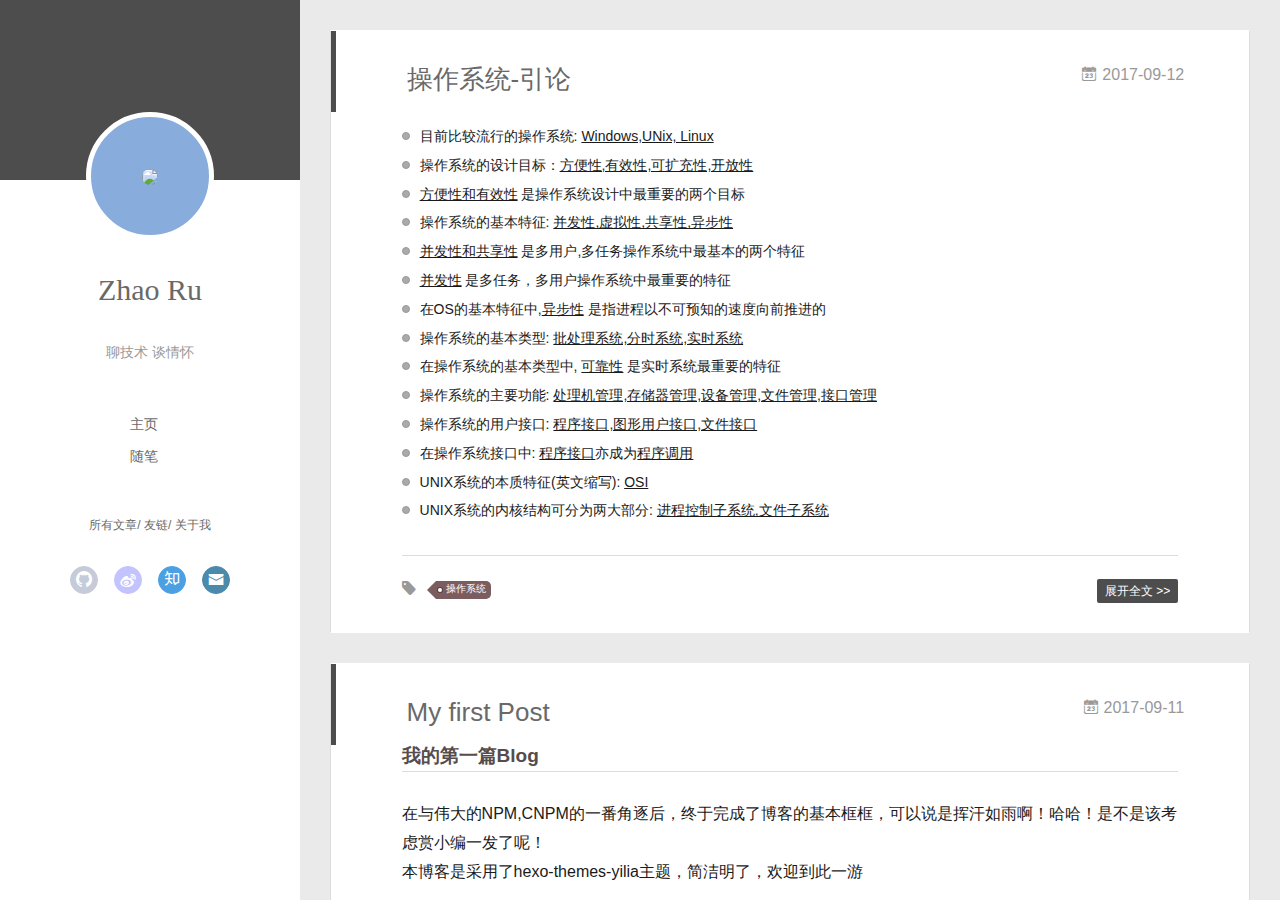
==== index.html @ e146aa10 "Site updated: 2017-09-12 21:22:28" ====
<!DOCTYPE html>
<html>
<head>
  <meta charset="utf-8">
  
  <meta name="renderer" content="webkit">
  <meta http-equiv="X-UA-Compatible" content="IE=edge" >
  <link rel="dns-prefetch" href="http://yoursite.com">
  <title>且听风吟</title>
  <meta name="viewport" content="width=device-width, initial-scale=1, maximum-scale=1">
  <meta name="description" content="稷下湖畔,畅谈技术的IT女">
<meta property="og:type" content="website">
<meta property="og:title" content="且听风吟">
<meta property="og:url" content="http://yoursite.com/index.html">
<meta property="og:site_name" content="且听风吟">
<meta property="og:description" content="稷下湖畔,畅谈技术的IT女">
<meta property="og:locale" content="zh-CN">
<meta name="twitter:card" content="summary">
<meta name="twitter:title" content="且听风吟">
<meta name="twitter:description" content="稷下湖畔,畅谈技术的IT女">
  
    <link rel="alternative" href="/atom.xml" title="且听风吟" type="application/atom+xml">
  
  
    <link rel="icon" href="/favicon.png">
  
  <link rel="stylesheet" type="text/css" href="/./main.507b3a.css">
  <style type="text/css">
  
    #container.show {
      background: linear-gradient(200deg,#a0cfe4,#e8c37e);
    }
  </style>
  

  

</head>

<body>
  <div id="container" q-class="show:isCtnShow">
    <canvas id="anm-canvas" class="anm-canvas"></canvas>
    <div class="left-col" q-class="show:isShow">
      
<div class="overlay" style="background: #4d4d4d"></div>
<div class="intrude-less">
	<header id="header" class="inner">
		<a href="" class="profilepic">
			<img src="http://img.duoziwang.com/2016/09/15/1741164450.jpg" class="js-avatar">
		</a>
		<hgroup>
		  <h1 class="header-author"><a href="">Zhao Ru</a></h1>
		</hgroup>
		
		<p class="header-subtitle">聊技术 谈情怀</p>
		

		<nav class="header-menu">
			<ul>
			
				<li><a href="/">主页</a></li>
	        
				<li><a href="/tags/随笔/">随笔</a></li>
	        
			</ul>
		</nav>
		<nav class="header-smart-menu">
    		
    			
    			<a q-on="click: openSlider(e, 'innerArchive')" href="javascript:void(0)">所有文章</a>
    			
            
    			
    			<a q-on="click: openSlider(e, 'friends')" href="javascript:void(0)">友链</a>
    			
            
    			
    			<a q-on="click: openSlider(e, 'aboutme')" href="javascript:void(0)">关于我</a>
    			
            
		</nav>
		<nav class="header-nav">
			<div class="social">
				
					<a class="github" target="_blank" href="https://github.com/zero-corner" title="github"><i class="icon-github"></i></a>
		        
					<a class="weibo" target="_blank" href="https://weibo.com/6027208537/profile?topnav=1&wvr=6&is_all=1" title="weibo"><i class="icon-weibo"></i></a>
		        
					<a class="zhihu" target="_blank" href="https://www.zhihu.com/people/jing-jing-xiang-13/activities" title="zhihu"><i class="icon-zhihu"></i></a>
		        
					<a class="mail" target="_blank" href="mailto:1146567209@qq.com" title="mail"><i class="icon-mail"></i></a>
		        
			</div>
		</nav>
	</header>		
</div>

    </div>
    <div class="mid-col" q-class="show:isShow,hide:isShow|isFalse">
      
<nav id="mobile-nav">
  	<div class="overlay js-overlay" style="background: #4d4d4d"></div>
	<div class="btnctn js-mobile-btnctn">
  		<div class="slider-trigger list" q-on="click: openSlider(e)"><i class="icon icon-sort"></i></div>
	</div>
	<div class="intrude-less">
		<header id="header" class="inner">
			<div class="profilepic">
				<img src="http://img.duoziwang.com/2016/09/15/1741164450.jpg" class="js-avatar">
			</div>
			<hgroup>
			  <h1 class="header-author js-header-author">Zhao Ru</h1>
			</hgroup>
			
			<p class="header-subtitle"><i class="icon icon-quo-left"></i>聊技术 谈情怀<i class="icon icon-quo-right"></i></p>
			
			
			
				
			
				
			
			
			
			<nav class="header-nav">
				<div class="social">
					
						<a class="github" target="_blank" href="https://github.com/zero-corner" title="github"><i class="icon-github"></i></a>
			        
						<a class="weibo" target="_blank" href="https://weibo.com/6027208537/profile?topnav=1&wvr=6&is_all=1" title="weibo"><i class="icon-weibo"></i></a>
			        
						<a class="zhihu" target="_blank" href="https://www.zhihu.com/people/jing-jing-xiang-13/activities" title="zhihu"><i class="icon-zhihu"></i></a>
			        
						<a class="mail" target="_blank" href="mailto:1146567209@qq.com" title="mail"><i class="icon-mail"></i></a>
			        
				</div>
			</nav>

			<nav class="header-menu js-header-menu">
				<ul style="width: 50%">
				
				
					<li style="width: 50%"><a href="/">主页</a></li>
		        
					<li style="width: 50%"><a href="/tags/随笔/">随笔</a></li>
		        
				</ul>
			</nav>
		</header>				
	</div>
	<div class="mobile-mask" style="display:none" q-show="isShow"></div>
</nav>

      <div id="wrapper" class="body-wrap">
        <div class="menu-l">
          <div class="canvas-wrap">
            <canvas data-colors="#eaeaea" data-sectionHeight="100" data-contentId="js-content" id="myCanvas1" class="anm-canvas"></canvas>
          </div>
          <div id="js-content" class="content-ll">
            
  
    <article id="post-操作系统-引论" class="article article-type-post  article-index" itemscope itemprop="blogPost">
  <div class="article-inner">
    
      <header class="article-header">
        
  
    <h1 itemprop="name">
      <a class="article-title" href="/2017/09/12/操作系统-引论/">操作系统-引论</a>
    </h1>
  

        
        <a href="/2017/09/12/操作系统-引论/" class="archive-article-date">
  	<time datetime="2017-09-12T11:27:18.000Z" itemprop="datePublished"><i class="icon-calendar icon"></i>2017-09-12</time>
</a>
        
      </header>
    
    <div class="article-entry" itemprop="articleBody">
      
        <ul>
<li>目前比较流行的操作系统: <u>Windows,UNix, Linux</u></li>
<li>操作系统的设计目标：<u>方便性,有效性,可扩充性,开放性</u></li>
<li><u>方便性和有效性</u> 是操作系统设计中最重要的两个目标</li>
<li>操作系统的基本特征: <u>并发性,虚拟性,共享性,异步性 </u></li>
<li><u>并发性和共享性</u> 是多用户,多任务操作系统中最基本的两个特征</li>
<li><u>并发性</u> 是多任务，多用户操作系统中最重要的特征</li>
<li>在OS的基本特征中,<u>异步性</u> 是指进程以不可预知的速度向前推进的</li>
<li>操作系统的基本类型: <u>批处理系统,分时系统,实时系统</u></li>
<li>在操作系统的基本类型中, <u>可靠性</u> 是实时系统最重要的特征</li>
<li>操作系统的主要功能: <u>处理机管理,存储器管理,设备管理,文件管理,接口管理</u></li>
<li>操作系统的用户接口: <u>程序接口,图形用户接口,文件接口</u></li>
<li>在操作系统接口中: <u>程序接口</u>亦成为<u>程序调用</u></li>
<li>UNIX系统的本质特征(英文缩写): <u>OSI</u></li>
<li>UNIX系统的内核结构可分为两大部分: <u>进程控制子系统,文件子系统</u></li>
</ul>

      

      
    </div>
    <div class="article-info article-info-index">
      
      
	<div class="article-tag tagcloud">
		<i class="icon-price-tags icon"></i>
		<ul class="article-tag-list">
			 
        		<li class="article-tag-list-item">
        			<a href="javascript:void(0)" class="js-tag article-tag-list-link color5">操作系统</a>
        		</li>
      		
		</ul>
	</div>

      

      
        <p class="article-more-link">
          <a class="article-more-a" href="/2017/09/12/操作系统-引论/">展开全文 >></a>
        </p>
      

      
      <div class="clearfix"></div>
    </div>
  </div>
</article>

<aside class="wrap-side-operation">
    <div class="mod-side-operation">
        
        <div class="jump-container" id="js-jump-container" style="display:none;">
            <a href="javascript:void(0)" class="mod-side-operation__jump-to-top">
                <i class="icon-font icon-back"></i>
            </a>
            <div id="js-jump-plan-container" class="jump-plan-container" style="top: -11px;">
                <i class="icon-font icon-plane jump-plane"></i>
            </div>
        </div>
        
        
    </div>
</aside>




  
    <article id="post-My-first-Post" class="article article-type-post  article-index" itemscope itemprop="blogPost">
  <div class="article-inner">
    
      <header class="article-header">
        
  
    <h1 itemprop="name">
      <a class="article-title" href="/2017/09/11/My-first-Post/">My first Post</a>
    </h1>
  

        
        <a href="/2017/09/11/My-first-Post/" class="archive-article-date">
  	<time datetime="2017-09-11T11:04:04.000Z" itemprop="datePublished"><i class="icon-calendar icon"></i>2017-09-11</time>
</a>
        
      </header>
    
    <div class="article-entry" itemprop="articleBody">
      
        <h3 id="我的第一篇Blog"><a href="#我的第一篇Blog" class="headerlink" title="我的第一篇Blog"></a>我的第一篇Blog</h3><p>在与伟大的NPM,CNPM的一番角逐后，终于完成了博客的基本框框，可以说是挥汗如雨啊！哈哈！是不是该考虑赏小编一发了呢！<br>本博客是采用了hexo-themes-yilia主题，简洁明了，欢迎到此一游</p>

      

      
    </div>
    <div class="article-info article-info-index">
      
      
	<div class="article-tag tagcloud">
		<i class="icon-price-tags icon"></i>
		<ul class="article-tag-list">
			 
        		<li class="article-tag-list-item">
        			<a href="javascript:void(0)" class="js-tag article-tag-list-link color1">First Post</a>
        		</li>
      		 
        		<li class="article-tag-list-item">
        			<a href="javascript:void(0)" class="js-tag article-tag-list-link color3">随笔</a>
        		</li>
      		
		</ul>
	</div>

      

      
        <p class="article-more-link">
          <a class="article-more-a" href="/2017/09/11/My-first-Post/">展开全文 >></a>
        </p>
      

      
      <div class="clearfix"></div>
    </div>
  </div>
</article>

<aside class="wrap-side-operation">
    <div class="mod-side-operation">
        
        <div class="jump-container" id="js-jump-container" style="display:none;">
            <a href="javascript:void(0)" class="mod-side-operation__jump-to-top">
                <i class="icon-font icon-back"></i>
            </a>
            <div id="js-jump-plan-container" class="jump-plan-container" style="top: -11px;">
                <i class="icon-font icon-plane jump-plane"></i>
            </div>
        </div>
        
        
    </div>
</aside>




  
    <article id="post-hello-world" class="article article-type-post  article-index" itemscope itemprop="blogPost">
  <div class="article-inner">
    
      <header class="article-header">
        
  
    <h1 itemprop="name">
      <a class="article-title" href="/2017/09/11/hello-world/">Hello World</a>
    </h1>
  

        
        <a href="/2017/09/11/hello-world/" class="archive-article-date">
  	<time datetime="2017-09-11T09:43:21.618Z" itemprop="datePublished"><i class="icon-calendar icon"></i>2017-09-11</time>
</a>
        
      </header>
    
    <div class="article-entry" itemprop="articleBody">
      
        <p>Welcome to <a href="https://hexo.io/" target="_blank" rel="external">Hexo</a>! This is your very first post. Check <a href="https://hexo.io/docs/" target="_blank" rel="external">documentation</a> for more info. If you get any problems when using Hexo, you can find the answer in <a href="https://hexo.io/docs/troubleshooting.html" target="_blank" rel="external">troubleshooting</a> or you can ask me on <a href="https://github.com/hexojs/hexo/issues" target="_blank" rel="external">GitHub</a>.</p>
<h2 id="Quick-Start"><a href="#Quick-Start" class="headerlink" title="Quick Start"></a>Quick Start</h2><h3 id="Create-a-new-post"><a href="#Create-a-new-post" class="headerlink" title="Create a new post"></a>Create a new post</h3><figure class="highlight bash"><table><tr><td class="gutter"><pre><div class="line">1</div></pre></td><td class="code"><pre><div class="line">$ hexo new <span class="string">"My New Post"</span></div></pre></td></tr></table></figure>
<p>More info: <a href="https://hexo.io/docs/writing.html" target="_blank" rel="external">Writing</a></p>
<h3 id="Run-server"><a href="#Run-server" class="headerlink" title="Run server"></a>Run server</h3><figure class="highlight bash"><table><tr><td class="gutter"><pre><div class="line">1</div></pre></td><td class="code"><pre><div class="line">$ hexo server</div></pre></td></tr></table></figure>
<p>More info: <a href="https://hexo.io/docs/server.html" target="_blank" rel="external">Server</a></p>
<h3 id="Generate-static-files"><a href="#Generate-static-files" class="headerlink" title="Generate static files"></a>Generate static files</h3><figure class="highlight bash"><table><tr><td class="gutter"><pre><div class="line">1</div></pre></td><td class="code"><pre><div class="line">$ hexo generate</div></pre></td></tr></table></figure>
<p>More info: <a href="https://hexo.io/docs/generating.html" target="_blank" rel="external">Generating</a></p>
<h3 id="Deploy-to-remote-sites"><a href="#Deploy-to-remote-sites" class="headerlink" title="Deploy to remote sites"></a>Deploy to remote sites</h3><figure class="highlight bash"><table><tr><td class="gutter"><pre><div class="line">1</div></pre></td><td class="code"><pre><div class="line">$ hexo deploy</div></pre></td></tr></table></figure>
<p>More info: <a href="https://hexo.io/docs/deployment.html" target="_blank" rel="external">Deployment</a></p>

      

      
    </div>
    <div class="article-info article-info-index">
      
      
      

      
        <p class="article-more-link">
          <a class="article-more-a" href="/2017/09/11/hello-world/">展开全文 >></a>
        </p>
      

      
      <div class="clearfix"></div>
    </div>
  </div>
</article>

<aside class="wrap-side-operation">
    <div class="mod-side-operation">
        
        <div class="jump-container" id="js-jump-container" style="display:none;">
            <a href="javascript:void(0)" class="mod-side-operation__jump-to-top">
                <i class="icon-font icon-back"></i>
            </a>
            <div id="js-jump-plan-container" class="jump-plan-container" style="top: -11px;">
                <i class="icon-font icon-plane jump-plane"></i>
            </div>
        </div>
        
        
    </div>
</aside>




  
  


          </div>
        </div>
      </div>
      <footer id="footer">
  <div class="outer">
    <div id="footer-info">
    	<div class="footer-left">
    		&copy; 2017 Zhao Ru
    	</div>
      	<div class="footer-right">
      		<a href="http://hexo.io/" target="_blank">Hexo</a>  Theme <a href="https://github.com/litten/hexo-theme-yilia" target="_blank">Yilia</a> by Litten
      	</div>
    </div>
  </div>
</footer>
    </div>
    <script>
	var yiliaConfig = {
		mathjax: false,
		isHome: true,
		isPost: false,
		isArchive: false,
		isTag: false,
		isCategory: false,
		open_in_new: false,
		toc_hide_index: true,
		root: "/",
		innerArchive: true,
		showTags: false
	}
</script>

<script>!function(t){function n(e){if(r[e])return r[e].exports;var i=r[e]={exports:{},id:e,loaded:!1};return t[e].call(i.exports,i,i.exports,n),i.loaded=!0,i.exports}var r={};n.m=t,n.c=r,n.p="./",n(0)}([function(t,n,r){r(195),t.exports=r(191)},function(t,n,r){var e=r(3),i=r(52),o=r(27),u=r(28),c=r(53),f="prototype",a=function(t,n,r){var s,l,h,v,p=t&a.F,d=t&a.G,y=t&a.S,g=t&a.P,b=t&a.B,m=d?e:y?e[n]||(e[n]={}):(e[n]||{})[f],x=d?i:i[n]||(i[n]={}),w=x[f]||(x[f]={});d&&(r=n);for(s in r)l=!p&&m&&void 0!==m[s],h=(l?m:r)[s],v=b&&l?c(h,e):g&&"function"==typeof h?c(Function.call,h):h,m&&u(m,s,h,t&a.U),x[s]!=h&&o(x,s,v),g&&w[s]!=h&&(w[s]=h)};e.core=i,a.F=1,a.G=2,a.S=4,a.P=8,a.B=16,a.W=32,a.U=64,a.R=128,t.exports=a},function(t,n,r){var e=r(6);t.exports=function(t){if(!e(t))throw TypeError(t+" is not an object!");return t}},function(t,n){var r=t.exports="undefined"!=typeof window&&window.Math==Math?window:"undefined"!=typeof self&&self.Math==Math?self:Function("return this")();"number"==typeof __g&&(__g=r)},function(t,n){t.exports=function(t){try{return!!t()}catch(t){return!0}}},function(t,n){var r=t.exports="undefined"!=typeof window&&window.Math==Math?window:"undefined"!=typeof self&&self.Math==Math?self:Function("return this")();"number"==typeof __g&&(__g=r)},function(t,n){t.exports=function(t){return"object"==typeof t?null!==t:"function"==typeof t}},function(t,n,r){var e=r(126)("wks"),i=r(76),o=r(3).Symbol,u="function"==typeof o;(t.exports=function(t){return e[t]||(e[t]=u&&o[t]||(u?o:i)("Symbol."+t))}).store=e},function(t,n){var r={}.hasOwnProperty;t.exports=function(t,n){return r.call(t,n)}},function(t,n,r){var e=r(94),i=r(33);t.exports=function(t){return e(i(t))}},function(t,n,r){t.exports=!r(4)(function(){return 7!=Object.defineProperty({},"a",{get:function(){return 7}}).a})},function(t,n,r){var e=r(2),i=r(167),o=r(50),u=Object.defineProperty;n.f=r(10)?Object.defineProperty:function(t,n,r){if(e(t),n=o(n,!0),e(r),i)try{return u(t,n,r)}catch(t){}if("get"in r||"set"in r)throw TypeError("Accessors not supported!");return"value"in r&&(t[n]=r.value),t}},function(t,n,r){t.exports=!r(18)(function(){return 7!=Object.defineProperty({},"a",{get:function(){return 7}}).a})},function(t,n,r){var e=r(14),i=r(22);t.exports=r(12)?function(t,n,r){return e.f(t,n,i(1,r))}:function(t,n,r){return t[n]=r,t}},function(t,n,r){var e=r(20),i=r(58),o=r(42),u=Object.defineProperty;n.f=r(12)?Object.defineProperty:function(t,n,r){if(e(t),n=o(n,!0),e(r),i)try{return u(t,n,r)}catch(t){}if("get"in r||"set"in r)throw TypeError("Accessors not supported!");return"value"in r&&(t[n]=r.value),t}},function(t,n,r){var e=r(40)("wks"),i=r(23),o=r(5).Symbol,u="function"==typeof o;(t.exports=function(t){return e[t]||(e[t]=u&&o[t]||(u?o:i)("Symbol."+t))}).store=e},function(t,n,r){var e=r(67),i=Math.min;t.exports=function(t){return t>0?i(e(t),9007199254740991):0}},function(t,n,r){var e=r(46);t.exports=function(t){return Object(e(t))}},function(t,n){t.exports=function(t){try{return!!t()}catch(t){return!0}}},function(t,n,r){var e=r(63),i=r(34);t.exports=Object.keys||function(t){return e(t,i)}},function(t,n,r){var e=r(21);t.exports=function(t){if(!e(t))throw TypeError(t+" is not an object!");return t}},function(t,n){t.exports=function(t){return"object"==typeof t?null!==t:"function"==typeof t}},function(t,n){t.exports=function(t,n){return{enumerable:!(1&t),configurable:!(2&t),writable:!(4&t),value:n}}},function(t,n){var r=0,e=Math.random();t.exports=function(t){return"Symbol(".concat(void 0===t?"":t,")_",(++r+e).toString(36))}},function(t,n){var r={}.hasOwnProperty;t.exports=function(t,n){return r.call(t,n)}},function(t,n){var r=t.exports={version:"2.4.0"};"number"==typeof __e&&(__e=r)},function(t,n){t.exports=function(t){if("function"!=typeof t)throw TypeError(t+" is not a function!");return t}},function(t,n,r){var e=r(11),i=r(66);t.exports=r(10)?function(t,n,r){return e.f(t,n,i(1,r))}:function(t,n,r){return t[n]=r,t}},function(t,n,r){var e=r(3),i=r(27),o=r(24),u=r(76)("src"),c="toString",f=Function[c],a=(""+f).split(c);r(52).inspectSource=function(t){return f.call(t)},(t.exports=function(t,n,r,c){var f="function"==typeof r;f&&(o(r,"name")||i(r,"name",n)),t[n]!==r&&(f&&(o(r,u)||i(r,u,t[n]?""+t[n]:a.join(String(n)))),t===e?t[n]=r:c?t[n]?t[n]=r:i(t,n,r):(delete t[n],i(t,n,r)))})(Function.prototype,c,function(){return"function"==typeof this&&this[u]||f.call(this)})},function(t,n,r){var e=r(1),i=r(4),o=r(46),u=function(t,n,r,e){var i=String(o(t)),u="<"+n;return""!==r&&(u+=" "+r+'="'+String(e).replace(/"/g,"&quot;")+'"'),u+">"+i+"</"+n+">"};t.exports=function(t,n){var r={};r[t]=n(u),e(e.P+e.F*i(function(){var n=""[t]('"');return n!==n.toLowerCase()||n.split('"').length>3}),"String",r)}},function(t,n,r){var e=r(115),i=r(46);t.exports=function(t){return e(i(t))}},function(t,n,r){var e=r(116),i=r(66),o=r(30),u=r(50),c=r(24),f=r(167),a=Object.getOwnPropertyDescriptor;n.f=r(10)?a:function(t,n){if(t=o(t),n=u(n,!0),f)try{return a(t,n)}catch(t){}if(c(t,n))return i(!e.f.call(t,n),t[n])}},function(t,n,r){var e=r(24),i=r(17),o=r(145)("IE_PROTO"),u=Object.prototype;t.exports=Object.getPrototypeOf||function(t){return t=i(t),e(t,o)?t[o]:"function"==typeof t.constructor&&t instanceof t.constructor?t.constructor.prototype:t instanceof Object?u:null}},function(t,n){t.exports=function(t){if(void 0==t)throw TypeError("Can't call method on  "+t);return t}},function(t,n){t.exports="constructor,hasOwnProperty,isPrototypeOf,propertyIsEnumerable,toLocaleString,toString,valueOf".split(",")},function(t,n){t.exports={}},function(t,n){t.exports=!0},function(t,n){n.f={}.propertyIsEnumerable},function(t,n,r){var e=r(14).f,i=r(8),o=r(15)("toStringTag");t.exports=function(t,n,r){t&&!i(t=r?t:t.prototype,o)&&e(t,o,{configurable:!0,value:n})}},function(t,n,r){var e=r(40)("keys"),i=r(23);t.exports=function(t){return e[t]||(e[t]=i(t))}},function(t,n,r){var e=r(5),i="__core-js_shared__",o=e[i]||(e[i]={});t.exports=function(t){return o[t]||(o[t]={})}},function(t,n){var r=Math.ceil,e=Math.floor;t.exports=function(t){return isNaN(t=+t)?0:(t>0?e:r)(t)}},function(t,n,r){var e=r(21);t.exports=function(t,n){if(!e(t))return t;var r,i;if(n&&"function"==typeof(r=t.toString)&&!e(i=r.call(t)))return i;if("function"==typeof(r=t.valueOf)&&!e(i=r.call(t)))return i;if(!n&&"function"==typeof(r=t.toString)&&!e(i=r.call(t)))return i;throw TypeError("Can't convert object to primitive value")}},function(t,n,r){var e=r(5),i=r(25),o=r(36),u=r(44),c=r(14).f;t.exports=function(t){var n=i.Symbol||(i.Symbol=o?{}:e.Symbol||{});"_"==t.charAt(0)||t in n||c(n,t,{value:u.f(t)})}},function(t,n,r){n.f=r(15)},function(t,n){var r={}.toString;t.exports=function(t){return r.call(t).slice(8,-1)}},function(t,n){t.exports=function(t){if(void 0==t)throw TypeError("Can't call method on  "+t);return t}},function(t,n,r){var e=r(4);t.exports=function(t,n){return!!t&&e(function(){n?t.call(null,function(){},1):t.call(null)})}},function(t,n,r){var e=r(53),i=r(115),o=r(17),u=r(16),c=r(203);t.exports=function(t,n){var r=1==t,f=2==t,a=3==t,s=4==t,l=6==t,h=5==t||l,v=n||c;return function(n,c,p){for(var d,y,g=o(n),b=i(g),m=e(c,p,3),x=u(b.length),w=0,S=r?v(n,x):f?v(n,0):void 0;x>w;w++)if((h||w in b)&&(d=b[w],y=m(d,w,g),t))if(r)S[w]=y;else if(y)switch(t){case 3:return!0;case 5:return d;case 6:return w;case 2:S.push(d)}else if(s)return!1;return l?-1:a||s?s:S}}},function(t,n,r){var e=r(1),i=r(52),o=r(4);t.exports=function(t,n){var r=(i.Object||{})[t]||Object[t],u={};u[t]=n(r),e(e.S+e.F*o(function(){r(1)}),"Object",u)}},function(t,n,r){var e=r(6);t.exports=function(t,n){if(!e(t))return t;var r,i;if(n&&"function"==typeof(r=t.toString)&&!e(i=r.call(t)))return i;if("function"==typeof(r=t.valueOf)&&!e(i=r.call(t)))return i;if(!n&&"function"==typeof(r=t.toString)&&!e(i=r.call(t)))return i;throw TypeError("Can't convert object to primitive value")}},function(t,n,r){var e=r(5),i=r(25),o=r(91),u=r(13),c="prototype",f=function(t,n,r){var a,s,l,h=t&f.F,v=t&f.G,p=t&f.S,d=t&f.P,y=t&f.B,g=t&f.W,b=v?i:i[n]||(i[n]={}),m=b[c],x=v?e:p?e[n]:(e[n]||{})[c];v&&(r=n);for(a in r)(s=!h&&x&&void 0!==x[a])&&a in b||(l=s?x[a]:r[a],b[a]=v&&"function"!=typeof x[a]?r[a]:y&&s?o(l,e):g&&x[a]==l?function(t){var n=function(n,r,e){if(this instanceof t){switch(arguments.length){case 0:return new t;case 1:return new t(n);case 2:return new t(n,r)}return new t(n,r,e)}return t.apply(this,arguments)};return n[c]=t[c],n}(l):d&&"function"==typeof l?o(Function.call,l):l,d&&((b.virtual||(b.virtual={}))[a]=l,t&f.R&&m&&!m[a]&&u(m,a,l)))};f.F=1,f.G=2,f.S=4,f.P=8,f.B=16,f.W=32,f.U=64,f.R=128,t.exports=f},function(t,n){var r=t.exports={version:"2.4.0"};"number"==typeof __e&&(__e=r)},function(t,n,r){var e=r(26);t.exports=function(t,n,r){if(e(t),void 0===n)return t;switch(r){case 1:return function(r){return t.call(n,r)};case 2:return function(r,e){return t.call(n,r,e)};case 3:return function(r,e,i){return t.call(n,r,e,i)}}return function(){return t.apply(n,arguments)}}},function(t,n,r){var e=r(183),i=r(1),o=r(126)("metadata"),u=o.store||(o.store=new(r(186))),c=function(t,n,r){var i=u.get(t);if(!i){if(!r)return;u.set(t,i=new e)}var o=i.get(n);if(!o){if(!r)return;i.set(n,o=new e)}return o},f=function(t,n,r){var e=c(n,r,!1);return void 0!==e&&e.has(t)},a=function(t,n,r){var e=c(n,r,!1);return void 0===e?void 0:e.get(t)},s=function(t,n,r,e){c(r,e,!0).set(t,n)},l=function(t,n){var r=c(t,n,!1),e=[];return r&&r.forEach(function(t,n){e.push(n)}),e},h=function(t){return void 0===t||"symbol"==typeof t?t:String(t)},v=function(t){i(i.S,"Reflect",t)};t.exports={store:u,map:c,has:f,get:a,set:s,keys:l,key:h,exp:v}},function(t,n,r){"use strict";if(r(10)){var e=r(69),i=r(3),o=r(4),u=r(1),c=r(127),f=r(152),a=r(53),s=r(68),l=r(66),h=r(27),v=r(73),p=r(67),d=r(16),y=r(75),g=r(50),b=r(24),m=r(180),x=r(114),w=r(6),S=r(17),_=r(137),O=r(70),E=r(32),P=r(71).f,j=r(154),F=r(76),M=r(7),A=r(48),N=r(117),T=r(146),I=r(155),k=r(80),L=r(123),R=r(74),C=r(130),W=r(160),D=r(11),U=r(31),G=D.f,B=U.f,V=i.RangeError,z=i.TypeError,q=i.Uint8Array,K="ArrayBuffer",Y="Shared"+K,J="BYTES_PER_ELEMENT",H="prototype",$=Array[H],X=f.ArrayBuffer,Q=f.DataView,Z=A(0),tt=A(2),nt=A(3),rt=A(4),et=A(5),it=A(6),ot=N(!0),ut=N(!1),ct=I.values,ft=I.keys,at=I.entries,st=$.lastIndexOf,lt=$.reduce,ht=$.reduceRight,vt=$.join,pt=$.sort,dt=$.slice,yt=$.toString,gt=$.toLocaleString,bt=M("iterator"),mt=M("toStringTag"),xt=F("typed_constructor"),wt=F("def_constructor"),St=c.CONSTR,_t=c.TYPED,Ot=c.VIEW,Et="Wrong length!",Pt=A(1,function(t,n){return Tt(T(t,t[wt]),n)}),jt=o(function(){return 1===new q(new Uint16Array([1]).buffer)[0]}),Ft=!!q&&!!q[H].set&&o(function(){new q(1).set({})}),Mt=function(t,n){if(void 0===t)throw z(Et);var r=+t,e=d(t);if(n&&!m(r,e))throw V(Et);return e},At=function(t,n){var r=p(t);if(r<0||r%n)throw V("Wrong offset!");return r},Nt=function(t){if(w(t)&&_t in t)return t;throw z(t+" is not a typed array!")},Tt=function(t,n){if(!(w(t)&&xt in t))throw z("It is not a typed array constructor!");return new t(n)},It=function(t,n){return kt(T(t,t[wt]),n)},kt=function(t,n){for(var r=0,e=n.length,i=Tt(t,e);e>r;)i[r]=n[r++];return i},Lt=function(t,n,r){G(t,n,{get:function(){return this._d[r]}})},Rt=function(t){var n,r,e,i,o,u,c=S(t),f=arguments.length,s=f>1?arguments[1]:void 0,l=void 0!==s,h=j(c);if(void 0!=h&&!_(h)){for(u=h.call(c),e=[],n=0;!(o=u.next()).done;n++)e.push(o.value);c=e}for(l&&f>2&&(s=a(s,arguments[2],2)),n=0,r=d(c.length),i=Tt(this,r);r>n;n++)i[n]=l?s(c[n],n):c[n];return i},Ct=function(){for(var t=0,n=arguments.length,r=Tt(this,n);n>t;)r[t]=arguments[t++];return r},Wt=!!q&&o(function(){gt.call(new q(1))}),Dt=function(){return gt.apply(Wt?dt.call(Nt(this)):Nt(this),arguments)},Ut={copyWithin:function(t,n){return W.call(Nt(this),t,n,arguments.length>2?arguments[2]:void 0)},every:function(t){return rt(Nt(this),t,arguments.length>1?arguments[1]:void 0)},fill:function(t){return C.apply(Nt(this),arguments)},filter:function(t){return It(this,tt(Nt(this),t,arguments.length>1?arguments[1]:void 0))},find:function(t){return et(Nt(this),t,arguments.length>1?arguments[1]:void 0)},findIndex:function(t){return it(Nt(this),t,arguments.length>1?arguments[1]:void 0)},forEach:function(t){Z(Nt(this),t,arguments.length>1?arguments[1]:void 0)},indexOf:function(t){return ut(Nt(this),t,arguments.length>1?arguments[1]:void 0)},includes:function(t){return ot(Nt(this),t,arguments.length>1?arguments[1]:void 0)},join:function(t){return vt.apply(Nt(this),arguments)},lastIndexOf:function(t){return st.apply(Nt(this),arguments)},map:function(t){return Pt(Nt(this),t,arguments.length>1?arguments[1]:void 0)},reduce:function(t){return lt.apply(Nt(this),arguments)},reduceRight:function(t){return ht.apply(Nt(this),arguments)},reverse:function(){for(var t,n=this,r=Nt(n).length,e=Math.floor(r/2),i=0;i<e;)t=n[i],n[i++]=n[--r],n[r]=t;return n},some:function(t){return nt(Nt(this),t,arguments.length>1?arguments[1]:void 0)},sort:function(t){return pt.call(Nt(this),t)},subarray:function(t,n){var r=Nt(this),e=r.length,i=y(t,e);return new(T(r,r[wt]))(r.buffer,r.byteOffset+i*r.BYTES_PER_ELEMENT,d((void 0===n?e:y(n,e))-i))}},Gt=function(t,n){return It(this,dt.call(Nt(this),t,n))},Bt=function(t){Nt(this);var n=At(arguments[1],1),r=this.length,e=S(t),i=d(e.length),o=0;if(i+n>r)throw V(Et);for(;o<i;)this[n+o]=e[o++]},Vt={entries:function(){return at.call(Nt(this))},keys:function(){return ft.call(Nt(this))},values:function(){return ct.call(Nt(this))}},zt=function(t,n){return w(t)&&t[_t]&&"symbol"!=typeof n&&n in t&&String(+n)==String(n)},qt=function(t,n){return zt(t,n=g(n,!0))?l(2,t[n]):B(t,n)},Kt=function(t,n,r){return!(zt(t,n=g(n,!0))&&w(r)&&b(r,"value"))||b(r,"get")||b(r,"set")||r.configurable||b(r,"writable")&&!r.writable||b(r,"enumerable")&&!r.enumerable?G(t,n,r):(t[n]=r.value,t)};St||(U.f=qt,D.f=Kt),u(u.S+u.F*!St,"Object",{getOwnPropertyDescriptor:qt,defineProperty:Kt}),o(function(){yt.call({})})&&(yt=gt=function(){return vt.call(this)});var Yt=v({},Ut);v(Yt,Vt),h(Yt,bt,Vt.values),v(Yt,{slice:Gt,set:Bt,constructor:function(){},toString:yt,toLocaleString:Dt}),Lt(Yt,"buffer","b"),Lt(Yt,"byteOffset","o"),Lt(Yt,"byteLength","l"),Lt(Yt,"length","e"),G(Yt,mt,{get:function(){return this[_t]}}),t.exports=function(t,n,r,f){f=!!f;var a=t+(f?"Clamped":"")+"Array",l="Uint8Array"!=a,v="get"+t,p="set"+t,y=i[a],g=y||{},b=y&&E(y),m=!y||!c.ABV,S={},_=y&&y[H],j=function(t,r){var e=t._d;return e.v[v](r*n+e.o,jt)},F=function(t,r,e){var i=t._d;f&&(e=(e=Math.round(e))<0?0:e>255?255:255&e),i.v[p](r*n+i.o,e,jt)},M=function(t,n){G(t,n,{get:function(){return j(this,n)},set:function(t){return F(this,n,t)},enumerable:!0})};m?(y=r(function(t,r,e,i){s(t,y,a,"_d");var o,u,c,f,l=0,v=0;if(w(r)){if(!(r instanceof X||(f=x(r))==K||f==Y))return _t in r?kt(y,r):Rt.call(y,r);o=r,v=At(e,n);var p=r.byteLength;if(void 0===i){if(p%n)throw V(Et);if((u=p-v)<0)throw V(Et)}else if((u=d(i)*n)+v>p)throw V(Et);c=u/n}else c=Mt(r,!0),u=c*n,o=new X(u);for(h(t,"_d",{b:o,o:v,l:u,e:c,v:new Q(o)});l<c;)M(t,l++)}),_=y[H]=O(Yt),h(_,"constructor",y)):L(function(t){new y(null),new y(t)},!0)||(y=r(function(t,r,e,i){s(t,y,a);var o;return w(r)?r instanceof X||(o=x(r))==K||o==Y?void 0!==i?new g(r,At(e,n),i):void 0!==e?new g(r,At(e,n)):new g(r):_t in r?kt(y,r):Rt.call(y,r):new g(Mt(r,l))}),Z(b!==Function.prototype?P(g).concat(P(b)):P(g),function(t){t in y||h(y,t,g[t])}),y[H]=_,e||(_.constructor=y));var A=_[bt],N=!!A&&("values"==A.name||void 0==A.name),T=Vt.values;h(y,xt,!0),h(_,_t,a),h(_,Ot,!0),h(_,wt,y),(f?new y(1)[mt]==a:mt in _)||G(_,mt,{get:function(){return a}}),S[a]=y,u(u.G+u.W+u.F*(y!=g),S),u(u.S,a,{BYTES_PER_ELEMENT:n,from:Rt,of:Ct}),J in _||h(_,J,n),u(u.P,a,Ut),R(a),u(u.P+u.F*Ft,a,{set:Bt}),u(u.P+u.F*!N,a,Vt),u(u.P+u.F*(_.toString!=yt),a,{toString:yt}),u(u.P+u.F*o(function(){new y(1).slice()}),a,{slice:Gt}),u(u.P+u.F*(o(function(){return[1,2].toLocaleString()!=new y([1,2]).toLocaleString()})||!o(function(){_.toLocaleString.call([1,2])})),a,{toLocaleString:Dt}),k[a]=N?A:T,e||N||h(_,bt,T)}}else t.exports=function(){}},function(t,n){var r={}.toString;t.exports=function(t){return r.call(t).slice(8,-1)}},function(t,n,r){var e=r(21),i=r(5).document,o=e(i)&&e(i.createElement);t.exports=function(t){return o?i.createElement(t):{}}},function(t,n,r){t.exports=!r(12)&&!r(18)(function(){return 7!=Object.defineProperty(r(57)("div"),"a",{get:function(){return 7}}).a})},function(t,n,r){"use strict";var e=r(36),i=r(51),o=r(64),u=r(13),c=r(8),f=r(35),a=r(96),s=r(38),l=r(103),h=r(15)("iterator"),v=!([].keys&&"next"in[].keys()),p="keys",d="values",y=function(){return this};t.exports=function(t,n,r,g,b,m,x){a(r,n,g);var w,S,_,O=function(t){if(!v&&t in F)return F[t];switch(t){case p:case d:return function(){return new r(this,t)}}return function(){return new r(this,t)}},E=n+" Iterator",P=b==d,j=!1,F=t.prototype,M=F[h]||F["@@iterator"]||b&&F[b],A=M||O(b),N=b?P?O("entries"):A:void 0,T="Array"==n?F.entries||M:M;if(T&&(_=l(T.call(new t)))!==Object.prototype&&(s(_,E,!0),e||c(_,h)||u(_,h,y)),P&&M&&M.name!==d&&(j=!0,A=function(){return M.call(this)}),e&&!x||!v&&!j&&F[h]||u(F,h,A),f[n]=A,f[E]=y,b)if(w={values:P?A:O(d),keys:m?A:O(p),entries:N},x)for(S in w)S in F||o(F,S,w[S]);else i(i.P+i.F*(v||j),n,w);return w}},function(t,n,r){var e=r(20),i=r(100),o=r(34),u=r(39)("IE_PROTO"),c=function(){},f="prototype",a=function(){var t,n=r(57)("iframe"),e=o.length;for(n.style.display="none",r(93).appendChild(n),n.src="javascript:",t=n.contentWindow.document,t.open(),t.write("<script>document.F=Object<\/script>"),t.close(),a=t.F;e--;)delete a[f][o[e]];return a()};t.exports=Object.create||function(t,n){var r;return null!==t?(c[f]=e(t),r=new c,c[f]=null,r[u]=t):r=a(),void 0===n?r:i(r,n)}},function(t,n,r){var e=r(63),i=r(34).concat("length","prototype");n.f=Object.getOwnPropertyNames||function(t){return e(t,i)}},function(t,n){n.f=Object.getOwnPropertySymbols},function(t,n,r){var e=r(8),i=r(9),o=r(90)(!1),u=r(39)("IE_PROTO");t.exports=function(t,n){var r,c=i(t),f=0,a=[];for(r in c)r!=u&&e(c,r)&&a.push(r);for(;n.length>f;)e(c,r=n[f++])&&(~o(a,r)||a.push(r));return a}},function(t,n,r){t.exports=r(13)},function(t,n,r){var e=r(76)("meta"),i=r(6),o=r(24),u=r(11).f,c=0,f=Object.isExtensible||function(){return!0},a=!r(4)(function(){return f(Object.preventExtensions({}))}),s=function(t){u(t,e,{value:{i:"O"+ ++c,w:{}}})},l=function(t,n){if(!i(t))return"symbol"==typeof t?t:("string"==typeof t?"S":"P")+t;if(!o(t,e)){if(!f(t))return"F";if(!n)return"E";s(t)}return t[e].i},h=function(t,n){if(!o(t,e)){if(!f(t))return!0;if(!n)return!1;s(t)}return t[e].w},v=function(t){return a&&p.NEED&&f(t)&&!o(t,e)&&s(t),t},p=t.exports={KEY:e,NEED:!1,fastKey:l,getWeak:h,onFreeze:v}},function(t,n){t.exports=function(t,n){return{enumerable:!(1&t),configurable:!(2&t),writable:!(4&t),value:n}}},function(t,n){var r=Math.ceil,e=Math.floor;t.exports=function(t){return isNaN(t=+t)?0:(t>0?e:r)(t)}},function(t,n){t.exports=function(t,n,r,e){if(!(t instanceof n)||void 0!==e&&e in t)throw TypeError(r+": incorrect invocation!");return t}},function(t,n){t.exports=!1},function(t,n,r){var e=r(2),i=r(173),o=r(133),u=r(145)("IE_PROTO"),c=function(){},f="prototype",a=function(){var t,n=r(132)("iframe"),e=o.length;for(n.style.display="none",r(135).appendChild(n),n.src="javascript:",t=n.contentWindow.document,t.open(),t.write("<script>document.F=Object<\/script>"),t.close(),a=t.F;e--;)delete a[f][o[e]];return a()};t.exports=Object.create||function(t,n){var r;return null!==t?(c[f]=e(t),r=new c,c[f]=null,r[u]=t):r=a(),void 0===n?r:i(r,n)}},function(t,n,r){var e=r(175),i=r(133).concat("length","prototype");n.f=Object.getOwnPropertyNames||function(t){return e(t,i)}},function(t,n,r){var e=r(175),i=r(133);t.exports=Object.keys||function(t){return e(t,i)}},function(t,n,r){var e=r(28);t.exports=function(t,n,r){for(var i in n)e(t,i,n[i],r);return t}},function(t,n,r){"use strict";var e=r(3),i=r(11),o=r(10),u=r(7)("species");t.exports=function(t){var n=e[t];o&&n&&!n[u]&&i.f(n,u,{configurable:!0,get:function(){return this}})}},function(t,n,r){var e=r(67),i=Math.max,o=Math.min;t.exports=function(t,n){return t=e(t),t<0?i(t+n,0):o(t,n)}},function(t,n){var r=0,e=Math.random();t.exports=function(t){return"Symbol(".concat(void 0===t?"":t,")_",(++r+e).toString(36))}},function(t,n,r){var e=r(33);t.exports=function(t){return Object(e(t))}},function(t,n,r){var e=r(7)("unscopables"),i=Array.prototype;void 0==i[e]&&r(27)(i,e,{}),t.exports=function(t){i[e][t]=!0}},function(t,n,r){var e=r(53),i=r(169),o=r(137),u=r(2),c=r(16),f=r(154),a={},s={},n=t.exports=function(t,n,r,l,h){var v,p,d,y,g=h?function(){return t}:f(t),b=e(r,l,n?2:1),m=0;if("function"!=typeof g)throw TypeError(t+" is not iterable!");if(o(g)){for(v=c(t.length);v>m;m++)if((y=n?b(u(p=t[m])[0],p[1]):b(t[m]))===a||y===s)return y}else for(d=g.call(t);!(p=d.next()).done;)if((y=i(d,b,p.value,n))===a||y===s)return y};n.BREAK=a,n.RETURN=s},function(t,n){t.exports={}},function(t,n,r){var e=r(11).f,i=r(24),o=r(7)("toStringTag");t.exports=function(t,n,r){t&&!i(t=r?t:t.prototype,o)&&e(t,o,{configurable:!0,value:n})}},function(t,n,r){var e=r(1),i=r(46),o=r(4),u=r(150),c="["+u+"]",f="​",a=RegExp("^"+c+c+"*"),s=RegExp(c+c+"*$"),l=function(t,n,r){var i={},c=o(function(){return!!u[t]()||f[t]()!=f}),a=i[t]=c?n(h):u[t];r&&(i[r]=a),e(e.P+e.F*c,"String",i)},h=l.trim=function(t,n){return t=String(i(t)),1&n&&(t=t.replace(a,"")),2&n&&(t=t.replace(s,"")),t};t.exports=l},function(t,n,r){t.exports={default:r(86),__esModule:!0}},function(t,n,r){t.exports={default:r(87),__esModule:!0}},function(t,n,r){"use strict";function e(t){return t&&t.__esModule?t:{default:t}}n.__esModule=!0;var i=r(84),o=e(i),u=r(83),c=e(u),f="function"==typeof c.default&&"symbol"==typeof o.default?function(t){return typeof t}:function(t){return t&&"function"==typeof c.default&&t.constructor===c.default&&t!==c.default.prototype?"symbol":typeof t};n.default="function"==typeof c.default&&"symbol"===f(o.default)?function(t){return void 0===t?"undefined":f(t)}:function(t){return t&&"function"==typeof c.default&&t.constructor===c.default&&t!==c.default.prototype?"symbol":void 0===t?"undefined":f(t)}},function(t,n,r){r(110),r(108),r(111),r(112),t.exports=r(25).Symbol},function(t,n,r){r(109),r(113),t.exports=r(44).f("iterator")},function(t,n){t.exports=function(t){if("function"!=typeof t)throw TypeError(t+" is not a function!");return t}},function(t,n){t.exports=function(){}},function(t,n,r){var e=r(9),i=r(106),o=r(105);t.exports=function(t){return function(n,r,u){var c,f=e(n),a=i(f.length),s=o(u,a);if(t&&r!=r){for(;a>s;)if((c=f[s++])!=c)return!0}else for(;a>s;s++)if((t||s in f)&&f[s]===r)return t||s||0;return!t&&-1}}},function(t,n,r){var e=r(88);t.exports=function(t,n,r){if(e(t),void 0===n)return t;switch(r){case 1:return function(r){return t.call(n,r)};case 2:return function(r,e){return t.call(n,r,e)};case 3:return function(r,e,i){return t.call(n,r,e,i)}}return function(){return t.apply(n,arguments)}}},function(t,n,r){var e=r(19),i=r(62),o=r(37);t.exports=function(t){var n=e(t),r=i.f;if(r)for(var u,c=r(t),f=o.f,a=0;c.length>a;)f.call(t,u=c[a++])&&n.push(u);return n}},function(t,n,r){t.exports=r(5).document&&document.documentElement},function(t,n,r){var e=r(56);t.exports=Object("z").propertyIsEnumerable(0)?Object:function(t){return"String"==e(t)?t.split(""):Object(t)}},function(t,n,r){var e=r(56);t.exports=Array.isArray||function(t){return"Array"==e(t)}},function(t,n,r){"use strict";var e=r(60),i=r(22),o=r(38),u={};r(13)(u,r(15)("iterator"),function(){return this}),t.exports=function(t,n,r){t.prototype=e(u,{next:i(1,r)}),o(t,n+" Iterator")}},function(t,n){t.exports=function(t,n){return{value:n,done:!!t}}},function(t,n,r){var e=r(19),i=r(9);t.exports=function(t,n){for(var r,o=i(t),u=e(o),c=u.length,f=0;c>f;)if(o[r=u[f++]]===n)return r}},function(t,n,r){var e=r(23)("meta"),i=r(21),o=r(8),u=r(14).f,c=0,f=Object.isExtensible||function(){return!0},a=!r(18)(function(){return f(Object.preventExtensions({}))}),s=function(t){u(t,e,{value:{i:"O"+ ++c,w:{}}})},l=function(t,n){if(!i(t))return"symbol"==typeof t?t:("string"==typeof t?"S":"P")+t;if(!o(t,e)){if(!f(t))return"F";if(!n)return"E";s(t)}return t[e].i},h=function(t,n){if(!o(t,e)){if(!f(t))return!0;if(!n)return!1;s(t)}return t[e].w},v=function(t){return a&&p.NEED&&f(t)&&!o(t,e)&&s(t),t},p=t.exports={KEY:e,NEED:!1,fastKey:l,getWeak:h,onFreeze:v}},function(t,n,r){var e=r(14),i=r(20),o=r(19);t.exports=r(12)?Object.defineProperties:function(t,n){i(t);for(var r,u=o(n),c=u.length,f=0;c>f;)e.f(t,r=u[f++],n[r]);return t}},function(t,n,r){var e=r(37),i=r(22),o=r(9),u=r(42),c=r(8),f=r(58),a=Object.getOwnPropertyDescriptor;n.f=r(12)?a:function(t,n){if(t=o(t),n=u(n,!0),f)try{return a(t,n)}catch(t){}if(c(t,n))return i(!e.f.call(t,n),t[n])}},function(t,n,r){var e=r(9),i=r(61).f,o={}.toString,u="object"==typeof window&&window&&Object.getOwnPropertyNames?Object.getOwnPropertyNames(window):[],c=function(t){try{return i(t)}catch(t){return u.slice()}};t.exports.f=function(t){return u&&"[object Window]"==o.call(t)?c(t):i(e(t))}},function(t,n,r){var e=r(8),i=r(77),o=r(39)("IE_PROTO"),u=Object.prototype;t.exports=Object.getPrototypeOf||function(t){return t=i(t),e(t,o)?t[o]:"function"==typeof t.constructor&&t instanceof t.constructor?t.constructor.prototype:t instanceof Object?u:null}},function(t,n,r){var e=r(41),i=r(33);t.exports=function(t){return function(n,r){var o,u,c=String(i(n)),f=e(r),a=c.length;return f<0||f>=a?t?"":void 0:(o=c.charCodeAt(f),o<55296||o>56319||f+1===a||(u=c.charCodeAt(f+1))<56320||u>57343?t?c.charAt(f):o:t?c.slice(f,f+2):u-56320+(o-55296<<10)+65536)}}},function(t,n,r){var e=r(41),i=Math.max,o=Math.min;t.exports=function(t,n){return t=e(t),t<0?i(t+n,0):o(t,n)}},function(t,n,r){var e=r(41),i=Math.min;t.exports=function(t){return t>0?i(e(t),9007199254740991):0}},function(t,n,r){"use strict";var e=r(89),i=r(97),o=r(35),u=r(9);t.exports=r(59)(Array,"Array",function(t,n){this._t=u(t),this._i=0,this._k=n},function(){var t=this._t,n=this._k,r=this._i++;return!t||r>=t.length?(this._t=void 0,i(1)):"keys"==n?i(0,r):"values"==n?i(0,t[r]):i(0,[r,t[r]])},"values"),o.Arguments=o.Array,e("keys"),e("values"),e("entries")},function(t,n){},function(t,n,r){"use strict";var e=r(104)(!0);r(59)(String,"String",function(t){this._t=String(t),this._i=0},function(){var t,n=this._t,r=this._i;return r>=n.length?{value:void 0,done:!0}:(t=e(n,r),this._i+=t.length,{value:t,done:!1})})},function(t,n,r){"use strict";var e=r(5),i=r(8),o=r(12),u=r(51),c=r(64),f=r(99).KEY,a=r(18),s=r(40),l=r(38),h=r(23),v=r(15),p=r(44),d=r(43),y=r(98),g=r(92),b=r(95),m=r(20),x=r(9),w=r(42),S=r(22),_=r(60),O=r(102),E=r(101),P=r(14),j=r(19),F=E.f,M=P.f,A=O.f,N=e.Symbol,T=e.JSON,I=T&&T.stringify,k="prototype",L=v("_hidden"),R=v("toPrimitive"),C={}.propertyIsEnumerable,W=s("symbol-registry"),D=s("symbols"),U=s("op-symbols"),G=Object[k],B="function"==typeof N,V=e.QObject,z=!V||!V[k]||!V[k].findChild,q=o&&a(function(){return 7!=_(M({},"a",{get:function(){return M(this,"a",{value:7}).a}})).a})?function(t,n,r){var e=F(G,n);e&&delete G[n],M(t,n,r),e&&t!==G&&M(G,n,e)}:M,K=function(t){var n=D[t]=_(N[k]);return n._k=t,n},Y=B&&"symbol"==typeof N.iterator?function(t){return"symbol"==typeof t}:function(t){return t instanceof N},J=function(t,n,r){return t===G&&J(U,n,r),m(t),n=w(n,!0),m(r),i(D,n)?(r.enumerable?(i(t,L)&&t[L][n]&&(t[L][n]=!1),r=_(r,{enumerable:S(0,!1)})):(i(t,L)||M(t,L,S(1,{})),t[L][n]=!0),q(t,n,r)):M(t,n,r)},H=function(t,n){m(t);for(var r,e=g(n=x(n)),i=0,o=e.length;o>i;)J(t,r=e[i++],n[r]);return t},$=function(t,n){return void 0===n?_(t):H(_(t),n)},X=function(t){var n=C.call(this,t=w(t,!0));return!(this===G&&i(D,t)&&!i(U,t))&&(!(n||!i(this,t)||!i(D,t)||i(this,L)&&this[L][t])||n)},Q=function(t,n){if(t=x(t),n=w(n,!0),t!==G||!i(D,n)||i(U,n)){var r=F(t,n);return!r||!i(D,n)||i(t,L)&&t[L][n]||(r.enumerable=!0),r}},Z=function(t){for(var n,r=A(x(t)),e=[],o=0;r.length>o;)i(D,n=r[o++])||n==L||n==f||e.push(n);return e},tt=function(t){for(var n,r=t===G,e=A(r?U:x(t)),o=[],u=0;e.length>u;)!i(D,n=e[u++])||r&&!i(G,n)||o.push(D[n]);return o};B||(N=function(){if(this instanceof N)throw TypeError("Symbol is not a constructor!");var t=h(arguments.length>0?arguments[0]:void 0),n=function(r){this===G&&n.call(U,r),i(this,L)&&i(this[L],t)&&(this[L][t]=!1),q(this,t,S(1,r))};return o&&z&&q(G,t,{configurable:!0,set:n}),K(t)},c(N[k],"toString",function(){return this._k}),E.f=Q,P.f=J,r(61).f=O.f=Z,r(37).f=X,r(62).f=tt,o&&!r(36)&&c(G,"propertyIsEnumerable",X,!0),p.f=function(t){return K(v(t))}),u(u.G+u.W+u.F*!B,{Symbol:N});for(var nt="hasInstance,isConcatSpreadable,iterator,match,replace,search,species,split,toPrimitive,toStringTag,unscopables".split(","),rt=0;nt.length>rt;)v(nt[rt++]);for(var nt=j(v.store),rt=0;nt.length>rt;)d(nt[rt++]);u(u.S+u.F*!B,"Symbol",{for:function(t){return i(W,t+="")?W[t]:W[t]=N(t)},keyFor:function(t){if(Y(t))return y(W,t);throw TypeError(t+" is not a symbol!")},useSetter:function(){z=!0},useSimple:function(){z=!1}}),u(u.S+u.F*!B,"Object",{create:$,defineProperty:J,defineProperties:H,getOwnPropertyDescriptor:Q,getOwnPropertyNames:Z,getOwnPropertySymbols:tt}),T&&u(u.S+u.F*(!B||a(function(){var t=N();return"[null]"!=I([t])||"{}"!=I({a:t})||"{}"!=I(Object(t))})),"JSON",{stringify:function(t){if(void 0!==t&&!Y(t)){for(var n,r,e=[t],i=1;arguments.length>i;)e.push(arguments[i++]);return n=e[1],"function"==typeof n&&(r=n),!r&&b(n)||(n=function(t,n){if(r&&(n=r.call(this,t,n)),!Y(n))return n}),e[1]=n,I.apply(T,e)}}}),N[k][R]||r(13)(N[k],R,N[k].valueOf),l(N,"Symbol"),l(Math,"Math",!0),l(e.JSON,"JSON",!0)},function(t,n,r){r(43)("asyncIterator")},function(t,n,r){r(43)("observable")},function(t,n,r){r(107);for(var e=r(5),i=r(13),o=r(35),u=r(15)("toStringTag"),c=["NodeList","DOMTokenList","MediaList","StyleSheetList","CSSRuleList"],f=0;f<5;f++){var a=c[f],s=e[a],l=s&&s.prototype;l&&!l[u]&&i(l,u,a),o[a]=o.Array}},function(t,n,r){var e=r(45),i=r(7)("toStringTag"),o="Arguments"==e(function(){return arguments}()),u=function(t,n){try{return t[n]}catch(t){}};t.exports=function(t){var n,r,c;return void 0===t?"Undefined":null===t?"Null":"string"==typeof(r=u(n=Object(t),i))?r:o?e(n):"Object"==(c=e(n))&&"function"==typeof n.callee?"Arguments":c}},function(t,n,r){var e=r(45);t.exports=Object("z").propertyIsEnumerable(0)?Object:function(t){return"String"==e(t)?t.split(""):Object(t)}},function(t,n){n.f={}.propertyIsEnumerable},function(t,n,r){var e=r(30),i=r(16),o=r(75);t.exports=function(t){return function(n,r,u){var c,f=e(n),a=i(f.length),s=o(u,a);if(t&&r!=r){for(;a>s;)if((c=f[s++])!=c)return!0}else for(;a>s;s++)if((t||s in f)&&f[s]===r)return t||s||0;return!t&&-1}}},function(t,n,r){"use strict";var e=r(3),i=r(1),o=r(28),u=r(73),c=r(65),f=r(79),a=r(68),s=r(6),l=r(4),h=r(123),v=r(81),p=r(136);t.exports=function(t,n,r,d,y,g){var b=e[t],m=b,x=y?"set":"add",w=m&&m.prototype,S={},_=function(t){var n=w[t];o(w,t,"delete"==t?function(t){return!(g&&!s(t))&&n.call(this,0===t?0:t)}:"has"==t?function(t){return!(g&&!s(t))&&n.call(this,0===t?0:t)}:"get"==t?function(t){return g&&!s(t)?void 0:n.call(this,0===t?0:t)}:"add"==t?function(t){return n.call(this,0===t?0:t),this}:function(t,r){return n.call(this,0===t?0:t,r),this})};if("function"==typeof m&&(g||w.forEach&&!l(function(){(new m).entries().next()}))){var O=new m,E=O[x](g?{}:-0,1)!=O,P=l(function(){O.has(1)}),j=h(function(t){new m(t)}),F=!g&&l(function(){for(var t=new m,n=5;n--;)t[x](n,n);return!t.has(-0)});j||(m=n(function(n,r){a(n,m,t);var e=p(new b,n,m);return void 0!=r&&f(r,y,e[x],e),e}),m.prototype=w,w.constructor=m),(P||F)&&(_("delete"),_("has"),y&&_("get")),(F||E)&&_(x),g&&w.clear&&delete w.clear}else m=d.getConstructor(n,t,y,x),u(m.prototype,r),c.NEED=!0;return v(m,t),S[t]=m,i(i.G+i.W+i.F*(m!=b),S),g||d.setStrong(m,t,y),m}},function(t,n,r){"use strict";var e=r(27),i=r(28),o=r(4),u=r(46),c=r(7);t.exports=function(t,n,r){var f=c(t),a=r(u,f,""[t]),s=a[0],l=a[1];o(function(){var n={};return n[f]=function(){return 7},7!=""[t](n)})&&(i(String.prototype,t,s),e(RegExp.prototype,f,2==n?function(t,n){return l.call(t,this,n)}:function(t){return l.call(t,this)}))}
},function(t,n,r){"use strict";var e=r(2);t.exports=function(){var t=e(this),n="";return t.global&&(n+="g"),t.ignoreCase&&(n+="i"),t.multiline&&(n+="m"),t.unicode&&(n+="u"),t.sticky&&(n+="y"),n}},function(t,n){t.exports=function(t,n,r){var e=void 0===r;switch(n.length){case 0:return e?t():t.call(r);case 1:return e?t(n[0]):t.call(r,n[0]);case 2:return e?t(n[0],n[1]):t.call(r,n[0],n[1]);case 3:return e?t(n[0],n[1],n[2]):t.call(r,n[0],n[1],n[2]);case 4:return e?t(n[0],n[1],n[2],n[3]):t.call(r,n[0],n[1],n[2],n[3])}return t.apply(r,n)}},function(t,n,r){var e=r(6),i=r(45),o=r(7)("match");t.exports=function(t){var n;return e(t)&&(void 0!==(n=t[o])?!!n:"RegExp"==i(t))}},function(t,n,r){var e=r(7)("iterator"),i=!1;try{var o=[7][e]();o.return=function(){i=!0},Array.from(o,function(){throw 2})}catch(t){}t.exports=function(t,n){if(!n&&!i)return!1;var r=!1;try{var o=[7],u=o[e]();u.next=function(){return{done:r=!0}},o[e]=function(){return u},t(o)}catch(t){}return r}},function(t,n,r){t.exports=r(69)||!r(4)(function(){var t=Math.random();__defineSetter__.call(null,t,function(){}),delete r(3)[t]})},function(t,n){n.f=Object.getOwnPropertySymbols},function(t,n,r){var e=r(3),i="__core-js_shared__",o=e[i]||(e[i]={});t.exports=function(t){return o[t]||(o[t]={})}},function(t,n,r){for(var e,i=r(3),o=r(27),u=r(76),c=u("typed_array"),f=u("view"),a=!(!i.ArrayBuffer||!i.DataView),s=a,l=0,h="Int8Array,Uint8Array,Uint8ClampedArray,Int16Array,Uint16Array,Int32Array,Uint32Array,Float32Array,Float64Array".split(",");l<9;)(e=i[h[l++]])?(o(e.prototype,c,!0),o(e.prototype,f,!0)):s=!1;t.exports={ABV:a,CONSTR:s,TYPED:c,VIEW:f}},function(t,n){"use strict";var r={versions:function(){var t=window.navigator.userAgent;return{trident:t.indexOf("Trident")>-1,presto:t.indexOf("Presto")>-1,webKit:t.indexOf("AppleWebKit")>-1,gecko:t.indexOf("Gecko")>-1&&-1==t.indexOf("KHTML"),mobile:!!t.match(/AppleWebKit.*Mobile.*/),ios:!!t.match(/\(i[^;]+;( U;)? CPU.+Mac OS X/),android:t.indexOf("Android")>-1||t.indexOf("Linux")>-1,iPhone:t.indexOf("iPhone")>-1||t.indexOf("Mac")>-1,iPad:t.indexOf("iPad")>-1,webApp:-1==t.indexOf("Safari"),weixin:-1==t.indexOf("MicroMessenger")}}()};t.exports=r},function(t,n,r){"use strict";var e=r(85),i=function(t){return t&&t.__esModule?t:{default:t}}(e),o=function(){function t(t,n,e){return n||e?String.fromCharCode(n||e):r[t]||t}function n(t){return e[t]}var r={"&quot;":'"',"&lt;":"<","&gt;":">","&amp;":"&","&nbsp;":" "},e={};for(var u in r)e[r[u]]=u;return r["&apos;"]="'",e["'"]="&#39;",{encode:function(t){return t?(""+t).replace(/['<> "&]/g,n).replace(/\r?\n/g,"<br/>").replace(/\s/g,"&nbsp;"):""},decode:function(n){return n?(""+n).replace(/<br\s*\/?>/gi,"\n").replace(/&quot;|&lt;|&gt;|&amp;|&nbsp;|&apos;|&#(\d+);|&#(\d+)/g,t).replace(/\u00a0/g," "):""},encodeBase16:function(t){if(!t)return t;t+="";for(var n=[],r=0,e=t.length;e>r;r++)n.push(t.charCodeAt(r).toString(16).toUpperCase());return n.join("")},encodeBase16forJSON:function(t){if(!t)return t;t=t.replace(/[\u4E00-\u9FBF]/gi,function(t){return escape(t).replace("%u","\\u")});for(var n=[],r=0,e=t.length;e>r;r++)n.push(t.charCodeAt(r).toString(16).toUpperCase());return n.join("")},decodeBase16:function(t){if(!t)return t;t+="";for(var n=[],r=0,e=t.length;e>r;r+=2)n.push(String.fromCharCode("0x"+t.slice(r,r+2)));return n.join("")},encodeObject:function(t){if(t instanceof Array)for(var n=0,r=t.length;r>n;n++)t[n]=o.encodeObject(t[n]);else if("object"==(void 0===t?"undefined":(0,i.default)(t)))for(var e in t)t[e]=o.encodeObject(t[e]);else if("string"==typeof t)return o.encode(t);return t},loadScript:function(t){var n=document.createElement("script");document.getElementsByTagName("body")[0].appendChild(n),n.setAttribute("src",t)},addLoadEvent:function(t){var n=window.onload;"function"!=typeof window.onload?window.onload=t:window.onload=function(){n(),t()}}}}();t.exports=o},function(t,n,r){"use strict";var e=r(17),i=r(75),o=r(16);t.exports=function(t){for(var n=e(this),r=o(n.length),u=arguments.length,c=i(u>1?arguments[1]:void 0,r),f=u>2?arguments[2]:void 0,a=void 0===f?r:i(f,r);a>c;)n[c++]=t;return n}},function(t,n,r){"use strict";var e=r(11),i=r(66);t.exports=function(t,n,r){n in t?e.f(t,n,i(0,r)):t[n]=r}},function(t,n,r){var e=r(6),i=r(3).document,o=e(i)&&e(i.createElement);t.exports=function(t){return o?i.createElement(t):{}}},function(t,n){t.exports="constructor,hasOwnProperty,isPrototypeOf,propertyIsEnumerable,toLocaleString,toString,valueOf".split(",")},function(t,n,r){var e=r(7)("match");t.exports=function(t){var n=/./;try{"/./"[t](n)}catch(r){try{return n[e]=!1,!"/./"[t](n)}catch(t){}}return!0}},function(t,n,r){t.exports=r(3).document&&document.documentElement},function(t,n,r){var e=r(6),i=r(144).set;t.exports=function(t,n,r){var o,u=n.constructor;return u!==r&&"function"==typeof u&&(o=u.prototype)!==r.prototype&&e(o)&&i&&i(t,o),t}},function(t,n,r){var e=r(80),i=r(7)("iterator"),o=Array.prototype;t.exports=function(t){return void 0!==t&&(e.Array===t||o[i]===t)}},function(t,n,r){var e=r(45);t.exports=Array.isArray||function(t){return"Array"==e(t)}},function(t,n,r){"use strict";var e=r(70),i=r(66),o=r(81),u={};r(27)(u,r(7)("iterator"),function(){return this}),t.exports=function(t,n,r){t.prototype=e(u,{next:i(1,r)}),o(t,n+" Iterator")}},function(t,n,r){"use strict";var e=r(69),i=r(1),o=r(28),u=r(27),c=r(24),f=r(80),a=r(139),s=r(81),l=r(32),h=r(7)("iterator"),v=!([].keys&&"next"in[].keys()),p="keys",d="values",y=function(){return this};t.exports=function(t,n,r,g,b,m,x){a(r,n,g);var w,S,_,O=function(t){if(!v&&t in F)return F[t];switch(t){case p:case d:return function(){return new r(this,t)}}return function(){return new r(this,t)}},E=n+" Iterator",P=b==d,j=!1,F=t.prototype,M=F[h]||F["@@iterator"]||b&&F[b],A=M||O(b),N=b?P?O("entries"):A:void 0,T="Array"==n?F.entries||M:M;if(T&&(_=l(T.call(new t)))!==Object.prototype&&(s(_,E,!0),e||c(_,h)||u(_,h,y)),P&&M&&M.name!==d&&(j=!0,A=function(){return M.call(this)}),e&&!x||!v&&!j&&F[h]||u(F,h,A),f[n]=A,f[E]=y,b)if(w={values:P?A:O(d),keys:m?A:O(p),entries:N},x)for(S in w)S in F||o(F,S,w[S]);else i(i.P+i.F*(v||j),n,w);return w}},function(t,n){var r=Math.expm1;t.exports=!r||r(10)>22025.465794806718||r(10)<22025.465794806718||-2e-17!=r(-2e-17)?function(t){return 0==(t=+t)?t:t>-1e-6&&t<1e-6?t+t*t/2:Math.exp(t)-1}:r},function(t,n){t.exports=Math.sign||function(t){return 0==(t=+t)||t!=t?t:t<0?-1:1}},function(t,n,r){var e=r(3),i=r(151).set,o=e.MutationObserver||e.WebKitMutationObserver,u=e.process,c=e.Promise,f="process"==r(45)(u);t.exports=function(){var t,n,r,a=function(){var e,i;for(f&&(e=u.domain)&&e.exit();t;){i=t.fn,t=t.next;try{i()}catch(e){throw t?r():n=void 0,e}}n=void 0,e&&e.enter()};if(f)r=function(){u.nextTick(a)};else if(o){var s=!0,l=document.createTextNode("");new o(a).observe(l,{characterData:!0}),r=function(){l.data=s=!s}}else if(c&&c.resolve){var h=c.resolve();r=function(){h.then(a)}}else r=function(){i.call(e,a)};return function(e){var i={fn:e,next:void 0};n&&(n.next=i),t||(t=i,r()),n=i}}},function(t,n,r){var e=r(6),i=r(2),o=function(t,n){if(i(t),!e(n)&&null!==n)throw TypeError(n+": can't set as prototype!")};t.exports={set:Object.setPrototypeOf||("__proto__"in{}?function(t,n,e){try{e=r(53)(Function.call,r(31).f(Object.prototype,"__proto__").set,2),e(t,[]),n=!(t instanceof Array)}catch(t){n=!0}return function(t,r){return o(t,r),n?t.__proto__=r:e(t,r),t}}({},!1):void 0),check:o}},function(t,n,r){var e=r(126)("keys"),i=r(76);t.exports=function(t){return e[t]||(e[t]=i(t))}},function(t,n,r){var e=r(2),i=r(26),o=r(7)("species");t.exports=function(t,n){var r,u=e(t).constructor;return void 0===u||void 0==(r=e(u)[o])?n:i(r)}},function(t,n,r){var e=r(67),i=r(46);t.exports=function(t){return function(n,r){var o,u,c=String(i(n)),f=e(r),a=c.length;return f<0||f>=a?t?"":void 0:(o=c.charCodeAt(f),o<55296||o>56319||f+1===a||(u=c.charCodeAt(f+1))<56320||u>57343?t?c.charAt(f):o:t?c.slice(f,f+2):u-56320+(o-55296<<10)+65536)}}},function(t,n,r){var e=r(122),i=r(46);t.exports=function(t,n,r){if(e(n))throw TypeError("String#"+r+" doesn't accept regex!");return String(i(t))}},function(t,n,r){"use strict";var e=r(67),i=r(46);t.exports=function(t){var n=String(i(this)),r="",o=e(t);if(o<0||o==1/0)throw RangeError("Count can't be negative");for(;o>0;(o>>>=1)&&(n+=n))1&o&&(r+=n);return r}},function(t,n){t.exports="\t\n\v\f\r   ᠎             　\u2028\u2029\ufeff"},function(t,n,r){var e,i,o,u=r(53),c=r(121),f=r(135),a=r(132),s=r(3),l=s.process,h=s.setImmediate,v=s.clearImmediate,p=s.MessageChannel,d=0,y={},g="onreadystatechange",b=function(){var t=+this;if(y.hasOwnProperty(t)){var n=y[t];delete y[t],n()}},m=function(t){b.call(t.data)};h&&v||(h=function(t){for(var n=[],r=1;arguments.length>r;)n.push(arguments[r++]);return y[++d]=function(){c("function"==typeof t?t:Function(t),n)},e(d),d},v=function(t){delete y[t]},"process"==r(45)(l)?e=function(t){l.nextTick(u(b,t,1))}:p?(i=new p,o=i.port2,i.port1.onmessage=m,e=u(o.postMessage,o,1)):s.addEventListener&&"function"==typeof postMessage&&!s.importScripts?(e=function(t){s.postMessage(t+"","*")},s.addEventListener("message",m,!1)):e=g in a("script")?function(t){f.appendChild(a("script"))[g]=function(){f.removeChild(this),b.call(t)}}:function(t){setTimeout(u(b,t,1),0)}),t.exports={set:h,clear:v}},function(t,n,r){"use strict";var e=r(3),i=r(10),o=r(69),u=r(127),c=r(27),f=r(73),a=r(4),s=r(68),l=r(67),h=r(16),v=r(71).f,p=r(11).f,d=r(130),y=r(81),g="ArrayBuffer",b="DataView",m="prototype",x="Wrong length!",w="Wrong index!",S=e[g],_=e[b],O=e.Math,E=e.RangeError,P=e.Infinity,j=S,F=O.abs,M=O.pow,A=O.floor,N=O.log,T=O.LN2,I="buffer",k="byteLength",L="byteOffset",R=i?"_b":I,C=i?"_l":k,W=i?"_o":L,D=function(t,n,r){var e,i,o,u=Array(r),c=8*r-n-1,f=(1<<c)-1,a=f>>1,s=23===n?M(2,-24)-M(2,-77):0,l=0,h=t<0||0===t&&1/t<0?1:0;for(t=F(t),t!=t||t===P?(i=t!=t?1:0,e=f):(e=A(N(t)/T),t*(o=M(2,-e))<1&&(e--,o*=2),t+=e+a>=1?s/o:s*M(2,1-a),t*o>=2&&(e++,o/=2),e+a>=f?(i=0,e=f):e+a>=1?(i=(t*o-1)*M(2,n),e+=a):(i=t*M(2,a-1)*M(2,n),e=0));n>=8;u[l++]=255&i,i/=256,n-=8);for(e=e<<n|i,c+=n;c>0;u[l++]=255&e,e/=256,c-=8);return u[--l]|=128*h,u},U=function(t,n,r){var e,i=8*r-n-1,o=(1<<i)-1,u=o>>1,c=i-7,f=r-1,a=t[f--],s=127&a;for(a>>=7;c>0;s=256*s+t[f],f--,c-=8);for(e=s&(1<<-c)-1,s>>=-c,c+=n;c>0;e=256*e+t[f],f--,c-=8);if(0===s)s=1-u;else{if(s===o)return e?NaN:a?-P:P;e+=M(2,n),s-=u}return(a?-1:1)*e*M(2,s-n)},G=function(t){return t[3]<<24|t[2]<<16|t[1]<<8|t[0]},B=function(t){return[255&t]},V=function(t){return[255&t,t>>8&255]},z=function(t){return[255&t,t>>8&255,t>>16&255,t>>24&255]},q=function(t){return D(t,52,8)},K=function(t){return D(t,23,4)},Y=function(t,n,r){p(t[m],n,{get:function(){return this[r]}})},J=function(t,n,r,e){var i=+r,o=l(i);if(i!=o||o<0||o+n>t[C])throw E(w);var u=t[R]._b,c=o+t[W],f=u.slice(c,c+n);return e?f:f.reverse()},H=function(t,n,r,e,i,o){var u=+r,c=l(u);if(u!=c||c<0||c+n>t[C])throw E(w);for(var f=t[R]._b,a=c+t[W],s=e(+i),h=0;h<n;h++)f[a+h]=s[o?h:n-h-1]},$=function(t,n){s(t,S,g);var r=+n,e=h(r);if(r!=e)throw E(x);return e};if(u.ABV){if(!a(function(){new S})||!a(function(){new S(.5)})){S=function(t){return new j($(this,t))};for(var X,Q=S[m]=j[m],Z=v(j),tt=0;Z.length>tt;)(X=Z[tt++])in S||c(S,X,j[X]);o||(Q.constructor=S)}var nt=new _(new S(2)),rt=_[m].setInt8;nt.setInt8(0,2147483648),nt.setInt8(1,2147483649),!nt.getInt8(0)&&nt.getInt8(1)||f(_[m],{setInt8:function(t,n){rt.call(this,t,n<<24>>24)},setUint8:function(t,n){rt.call(this,t,n<<24>>24)}},!0)}else S=function(t){var n=$(this,t);this._b=d.call(Array(n),0),this[C]=n},_=function(t,n,r){s(this,_,b),s(t,S,b);var e=t[C],i=l(n);if(i<0||i>e)throw E("Wrong offset!");if(r=void 0===r?e-i:h(r),i+r>e)throw E(x);this[R]=t,this[W]=i,this[C]=r},i&&(Y(S,k,"_l"),Y(_,I,"_b"),Y(_,k,"_l"),Y(_,L,"_o")),f(_[m],{getInt8:function(t){return J(this,1,t)[0]<<24>>24},getUint8:function(t){return J(this,1,t)[0]},getInt16:function(t){var n=J(this,2,t,arguments[1]);return(n[1]<<8|n[0])<<16>>16},getUint16:function(t){var n=J(this,2,t,arguments[1]);return n[1]<<8|n[0]},getInt32:function(t){return G(J(this,4,t,arguments[1]))},getUint32:function(t){return G(J(this,4,t,arguments[1]))>>>0},getFloat32:function(t){return U(J(this,4,t,arguments[1]),23,4)},getFloat64:function(t){return U(J(this,8,t,arguments[1]),52,8)},setInt8:function(t,n){H(this,1,t,B,n)},setUint8:function(t,n){H(this,1,t,B,n)},setInt16:function(t,n){H(this,2,t,V,n,arguments[2])},setUint16:function(t,n){H(this,2,t,V,n,arguments[2])},setInt32:function(t,n){H(this,4,t,z,n,arguments[2])},setUint32:function(t,n){H(this,4,t,z,n,arguments[2])},setFloat32:function(t,n){H(this,4,t,K,n,arguments[2])},setFloat64:function(t,n){H(this,8,t,q,n,arguments[2])}});y(S,g),y(_,b),c(_[m],u.VIEW,!0),n[g]=S,n[b]=_},function(t,n,r){var e=r(3),i=r(52),o=r(69),u=r(182),c=r(11).f;t.exports=function(t){var n=i.Symbol||(i.Symbol=o?{}:e.Symbol||{});"_"==t.charAt(0)||t in n||c(n,t,{value:u.f(t)})}},function(t,n,r){var e=r(114),i=r(7)("iterator"),o=r(80);t.exports=r(52).getIteratorMethod=function(t){if(void 0!=t)return t[i]||t["@@iterator"]||o[e(t)]}},function(t,n,r){"use strict";var e=r(78),i=r(170),o=r(80),u=r(30);t.exports=r(140)(Array,"Array",function(t,n){this._t=u(t),this._i=0,this._k=n},function(){var t=this._t,n=this._k,r=this._i++;return!t||r>=t.length?(this._t=void 0,i(1)):"keys"==n?i(0,r):"values"==n?i(0,t[r]):i(0,[r,t[r]])},"values"),o.Arguments=o.Array,e("keys"),e("values"),e("entries")},function(t,n){function r(t,n){t.classList?t.classList.add(n):t.className+=" "+n}t.exports=r},function(t,n){function r(t,n){if(t.classList)t.classList.remove(n);else{var r=new RegExp("(^|\\b)"+n.split(" ").join("|")+"(\\b|$)","gi");t.className=t.className.replace(r," ")}}t.exports=r},function(t,n){function r(){throw new Error("setTimeout has not been defined")}function e(){throw new Error("clearTimeout has not been defined")}function i(t){if(s===setTimeout)return setTimeout(t,0);if((s===r||!s)&&setTimeout)return s=setTimeout,setTimeout(t,0);try{return s(t,0)}catch(n){try{return s.call(null,t,0)}catch(n){return s.call(this,t,0)}}}function o(t){if(l===clearTimeout)return clearTimeout(t);if((l===e||!l)&&clearTimeout)return l=clearTimeout,clearTimeout(t);try{return l(t)}catch(n){try{return l.call(null,t)}catch(n){return l.call(this,t)}}}function u(){d&&v&&(d=!1,v.length?p=v.concat(p):y=-1,p.length&&c())}function c(){if(!d){var t=i(u);d=!0;for(var n=p.length;n;){for(v=p,p=[];++y<n;)v&&v[y].run();y=-1,n=p.length}v=null,d=!1,o(t)}}function f(t,n){this.fun=t,this.array=n}function a(){}var s,l,h=t.exports={};!function(){try{s="function"==typeof setTimeout?setTimeout:r}catch(t){s=r}try{l="function"==typeof clearTimeout?clearTimeout:e}catch(t){l=e}}();var v,p=[],d=!1,y=-1;h.nextTick=function(t){var n=new Array(arguments.length-1);if(arguments.length>1)for(var r=1;r<arguments.length;r++)n[r-1]=arguments[r];p.push(new f(t,n)),1!==p.length||d||i(c)},f.prototype.run=function(){this.fun.apply(null,this.array)},h.title="browser",h.browser=!0,h.env={},h.argv=[],h.version="",h.versions={},h.on=a,h.addListener=a,h.once=a,h.off=a,h.removeListener=a,h.removeAllListeners=a,h.emit=a,h.prependListener=a,h.prependOnceListener=a,h.listeners=function(t){return[]},h.binding=function(t){throw new Error("process.binding is not supported")},h.cwd=function(){return"/"},h.chdir=function(t){throw new Error("process.chdir is not supported")},h.umask=function(){return 0}},function(t,n,r){var e=r(45);t.exports=function(t,n){if("number"!=typeof t&&"Number"!=e(t))throw TypeError(n);return+t}},function(t,n,r){"use strict";var e=r(17),i=r(75),o=r(16);t.exports=[].copyWithin||function(t,n){var r=e(this),u=o(r.length),c=i(t,u),f=i(n,u),a=arguments.length>2?arguments[2]:void 0,s=Math.min((void 0===a?u:i(a,u))-f,u-c),l=1;for(f<c&&c<f+s&&(l=-1,f+=s-1,c+=s-1);s-- >0;)f in r?r[c]=r[f]:delete r[c],c+=l,f+=l;return r}},function(t,n,r){var e=r(79);t.exports=function(t,n){var r=[];return e(t,!1,r.push,r,n),r}},function(t,n,r){var e=r(26),i=r(17),o=r(115),u=r(16);t.exports=function(t,n,r,c,f){e(n);var a=i(t),s=o(a),l=u(a.length),h=f?l-1:0,v=f?-1:1;if(r<2)for(;;){if(h in s){c=s[h],h+=v;break}if(h+=v,f?h<0:l<=h)throw TypeError("Reduce of empty array with no initial value")}for(;f?h>=0:l>h;h+=v)h in s&&(c=n(c,s[h],h,a));return c}},function(t,n,r){"use strict";var e=r(26),i=r(6),o=r(121),u=[].slice,c={},f=function(t,n,r){if(!(n in c)){for(var e=[],i=0;i<n;i++)e[i]="a["+i+"]";c[n]=Function("F,a","return new F("+e.join(",")+")")}return c[n](t,r)};t.exports=Function.bind||function(t){var n=e(this),r=u.call(arguments,1),c=function(){var e=r.concat(u.call(arguments));return this instanceof c?f(n,e.length,e):o(n,e,t)};return i(n.prototype)&&(c.prototype=n.prototype),c}},function(t,n,r){"use strict";var e=r(11).f,i=r(70),o=r(73),u=r(53),c=r(68),f=r(46),a=r(79),s=r(140),l=r(170),h=r(74),v=r(10),p=r(65).fastKey,d=v?"_s":"size",y=function(t,n){var r,e=p(n);if("F"!==e)return t._i[e];for(r=t._f;r;r=r.n)if(r.k==n)return r};t.exports={getConstructor:function(t,n,r,s){var l=t(function(t,e){c(t,l,n,"_i"),t._i=i(null),t._f=void 0,t._l=void 0,t[d]=0,void 0!=e&&a(e,r,t[s],t)});return o(l.prototype,{clear:function(){for(var t=this,n=t._i,r=t._f;r;r=r.n)r.r=!0,r.p&&(r.p=r.p.n=void 0),delete n[r.i];t._f=t._l=void 0,t[d]=0},delete:function(t){var n=this,r=y(n,t);if(r){var e=r.n,i=r.p;delete n._i[r.i],r.r=!0,i&&(i.n=e),e&&(e.p=i),n._f==r&&(n._f=e),n._l==r&&(n._l=i),n[d]--}return!!r},forEach:function(t){c(this,l,"forEach");for(var n,r=u(t,arguments.length>1?arguments[1]:void 0,3);n=n?n.n:this._f;)for(r(n.v,n.k,this);n&&n.r;)n=n.p},has:function(t){return!!y(this,t)}}),v&&e(l.prototype,"size",{get:function(){return f(this[d])}}),l},def:function(t,n,r){var e,i,o=y(t,n);return o?o.v=r:(t._l=o={i:i=p(n,!0),k:n,v:r,p:e=t._l,n:void 0,r:!1},t._f||(t._f=o),e&&(e.n=o),t[d]++,"F"!==i&&(t._i[i]=o)),t},getEntry:y,setStrong:function(t,n,r){s(t,n,function(t,n){this._t=t,this._k=n,this._l=void 0},function(){for(var t=this,n=t._k,r=t._l;r&&r.r;)r=r.p;return t._t&&(t._l=r=r?r.n:t._t._f)?"keys"==n?l(0,r.k):"values"==n?l(0,r.v):l(0,[r.k,r.v]):(t._t=void 0,l(1))},r?"entries":"values",!r,!0),h(n)}}},function(t,n,r){var e=r(114),i=r(161);t.exports=function(t){return function(){if(e(this)!=t)throw TypeError(t+"#toJSON isn't generic");return i(this)}}},function(t,n,r){"use strict";var e=r(73),i=r(65).getWeak,o=r(2),u=r(6),c=r(68),f=r(79),a=r(48),s=r(24),l=a(5),h=a(6),v=0,p=function(t){return t._l||(t._l=new d)},d=function(){this.a=[]},y=function(t,n){return l(t.a,function(t){return t[0]===n})};d.prototype={get:function(t){var n=y(this,t);if(n)return n[1]},has:function(t){return!!y(this,t)},set:function(t,n){var r=y(this,t);r?r[1]=n:this.a.push([t,n])},delete:function(t){var n=h(this.a,function(n){return n[0]===t});return~n&&this.a.splice(n,1),!!~n}},t.exports={getConstructor:function(t,n,r,o){var a=t(function(t,e){c(t,a,n,"_i"),t._i=v++,t._l=void 0,void 0!=e&&f(e,r,t[o],t)});return e(a.prototype,{delete:function(t){if(!u(t))return!1;var n=i(t);return!0===n?p(this).delete(t):n&&s(n,this._i)&&delete n[this._i]},has:function(t){if(!u(t))return!1;var n=i(t);return!0===n?p(this).has(t):n&&s(n,this._i)}}),a},def:function(t,n,r){var e=i(o(n),!0);return!0===e?p(t).set(n,r):e[t._i]=r,t},ufstore:p}},function(t,n,r){t.exports=!r(10)&&!r(4)(function(){return 7!=Object.defineProperty(r(132)("div"),"a",{get:function(){return 7}}).a})},function(t,n,r){var e=r(6),i=Math.floor;t.exports=function(t){return!e(t)&&isFinite(t)&&i(t)===t}},function(t,n,r){var e=r(2);t.exports=function(t,n,r,i){try{return i?n(e(r)[0],r[1]):n(r)}catch(n){var o=t.return;throw void 0!==o&&e(o.call(t)),n}}},function(t,n){t.exports=function(t,n){return{value:n,done:!!t}}},function(t,n){t.exports=Math.log1p||function(t){return(t=+t)>-1e-8&&t<1e-8?t-t*t/2:Math.log(1+t)}},function(t,n,r){"use strict";var e=r(72),i=r(125),o=r(116),u=r(17),c=r(115),f=Object.assign;t.exports=!f||r(4)(function(){var t={},n={},r=Symbol(),e="abcdefghijklmnopqrst";return t[r]=7,e.split("").forEach(function(t){n[t]=t}),7!=f({},t)[r]||Object.keys(f({},n)).join("")!=e})?function(t,n){for(var r=u(t),f=arguments.length,a=1,s=i.f,l=o.f;f>a;)for(var h,v=c(arguments[a++]),p=s?e(v).concat(s(v)):e(v),d=p.length,y=0;d>y;)l.call(v,h=p[y++])&&(r[h]=v[h]);return r}:f},function(t,n,r){var e=r(11),i=r(2),o=r(72);t.exports=r(10)?Object.defineProperties:function(t,n){i(t);for(var r,u=o(n),c=u.length,f=0;c>f;)e.f(t,r=u[f++],n[r]);return t}},function(t,n,r){var e=r(30),i=r(71).f,o={}.toString,u="object"==typeof window&&window&&Object.getOwnPropertyNames?Object.getOwnPropertyNames(window):[],c=function(t){try{return i(t)}catch(t){return u.slice()}};t.exports.f=function(t){return u&&"[object Window]"==o.call(t)?c(t):i(e(t))}},function(t,n,r){var e=r(24),i=r(30),o=r(117)(!1),u=r(145)("IE_PROTO");t.exports=function(t,n){var r,c=i(t),f=0,a=[];for(r in c)r!=u&&e(c,r)&&a.push(r);for(;n.length>f;)e(c,r=n[f++])&&(~o(a,r)||a.push(r));return a}},function(t,n,r){var e=r(72),i=r(30),o=r(116).f;t.exports=function(t){return function(n){for(var r,u=i(n),c=e(u),f=c.length,a=0,s=[];f>a;)o.call(u,r=c[a++])&&s.push(t?[r,u[r]]:u[r]);return s}}},function(t,n,r){var e=r(71),i=r(125),o=r(2),u=r(3).Reflect;t.exports=u&&u.ownKeys||function(t){var n=e.f(o(t)),r=i.f;return r?n.concat(r(t)):n}},function(t,n,r){var e=r(3).parseFloat,i=r(82).trim;t.exports=1/e(r(150)+"-0")!=-1/0?function(t){var n=i(String(t),3),r=e(n);return 0===r&&"-"==n.charAt(0)?-0:r}:e},function(t,n,r){var e=r(3).parseInt,i=r(82).trim,o=r(150),u=/^[\-+]?0[xX]/;t.exports=8!==e(o+"08")||22!==e(o+"0x16")?function(t,n){var r=i(String(t),3);return e(r,n>>>0||(u.test(r)?16:10))}:e},function(t,n){t.exports=Object.is||function(t,n){return t===n?0!==t||1/t==1/n:t!=t&&n!=n}},function(t,n,r){var e=r(16),i=r(149),o=r(46);t.exports=function(t,n,r,u){var c=String(o(t)),f=c.length,a=void 0===r?" ":String(r),s=e(n);if(s<=f||""==a)return c;var l=s-f,h=i.call(a,Math.ceil(l/a.length));return h.length>l&&(h=h.slice(0,l)),u?h+c:c+h}},function(t,n,r){n.f=r(7)},function(t,n,r){"use strict";var e=r(164);t.exports=r(118)("Map",function(t){return function(){return t(this,arguments.length>0?arguments[0]:void 0)}},{get:function(t){var n=e.getEntry(this,t);return n&&n.v},set:function(t,n){return e.def(this,0===t?0:t,n)}},e,!0)},function(t,n,r){r(10)&&"g"!=/./g.flags&&r(11).f(RegExp.prototype,"flags",{configurable:!0,get:r(120)})},function(t,n,r){"use strict";var e=r(164);t.exports=r(118)("Set",function(t){return function(){return t(this,arguments.length>0?arguments[0]:void 0)}},{add:function(t){return e.def(this,t=0===t?0:t,t)}},e)},function(t,n,r){"use strict";var e,i=r(48)(0),o=r(28),u=r(65),c=r(172),f=r(166),a=r(6),s=u.getWeak,l=Object.isExtensible,h=f.ufstore,v={},p=function(t){return function(){return t(this,arguments.length>0?arguments[0]:void 0)}},d={get:function(t){if(a(t)){var n=s(t);return!0===n?h(this).get(t):n?n[this._i]:void 0}},set:function(t,n){return f.def(this,t,n)}},y=t.exports=r(118)("WeakMap",p,d,f,!0,!0);7!=(new y).set((Object.freeze||Object)(v),7).get(v)&&(e=f.getConstructor(p),c(e.prototype,d),u.NEED=!0,i(["delete","has","get","set"],function(t){var n=y.prototype,r=n[t];o(n,t,function(n,i){if(a(n)&&!l(n)){this._f||(this._f=new e);var o=this._f[t](n,i);return"set"==t?this:o}return r.call(this,n,i)})}))},,,,function(t,n){"use strict";function r(){var t=document.querySelector("#page-nav");if(t&&!document.querySelector("#page-nav .extend.prev")&&(t.innerHTML='<a class="extend prev disabled" rel="prev">&laquo; Prev</a>'+t.innerHTML),t&&!document.querySelector("#page-nav .extend.next")&&(t.innerHTML=t.innerHTML+'<a class="extend next disabled" rel="next">Next &raquo;</a>'),yiliaConfig&&yiliaConfig.open_in_new){document.querySelectorAll(".article-entry a:not(.article-more-a)").forEach(function(t){var n=t.getAttribute("target");n&&""!==n||t.setAttribute("target","_blank")})}if(yiliaConfig&&yiliaConfig.toc_hide_index){document.querySelectorAll(".toc-number").forEach(function(t){t.style.display="none"})}var n=document.querySelector("#js-aboutme");n&&0!==n.length&&(n.innerHTML=n.innerText),window.YiliaChangyanWrap&&window.YiliaChangyanWrap()}t.exports={init:r}},function(t,n,r){"use strict";function e(t){return t&&t.__esModule?t:{default:t}}function i(t,n){var r=/\/|index.html/g;return t.replace(r,"")===n.replace(r,"")}function o(){for(var t=document.querySelectorAll(".js-header-menu li a"),n=window.location.pathname,r=0,e=t.length;r<e;r++){var o=t[r];i(n,o.getAttribute("href"))&&(0,h.default)(o,"active")}}function u(t){for(var n=t.offsetLeft,r=t.offsetParent;null!==r;)n+=r.offsetLeft,r=r.offsetParent;return n}function c(t){for(var n=t.offsetTop,r=t.offsetParent;null!==r;)n+=r.offsetTop,r=r.offsetParent;return n}function f(t,n,r,e,i){var o=u(t),f=c(t)-n;if(f-r<=i){var a=t.$newDom;a||(a=t.cloneNode(!0),(0,d.default)(t,a),t.$newDom=a,a.style.position="fixed",a.style.top=(r||f)+"px",a.style.left=o+"px",a.style.zIndex=e||2,a.style.width="100%",a.style.color="#fff"),a.style.visibility="visible",t.style.visibility="hidden"}else{t.style.visibility="visible";var s=t.$newDom;s&&(s.style.visibility="hidden")}}function a(){var t=document.querySelector(".js-overlay"),n=document.querySelector(".js-header-menu");f(t,document.body.scrollTop,-63,2,0),f(n,document.body.scrollTop,1,3,0)}function s(){document.querySelector("#container").addEventListener("scroll",function(t){a()}),window.addEventListener("scroll",function(t){a()}),a()}var l=r(156),h=e(l),v=r(157),p=(e(v),r(382)),d=e(p),y=r(128),g=e(y),b=r(190),m=e(b),x=r(129);(function(){g.default.versions.mobile&&window.screen.width<800&&(o(),s())})(),(0,x.addLoadEvent)(function(){m.default.init()}),t.exports={}},,,,function(t,n,r){(function(t){"use strict";function n(t,n,r){t[n]||Object[e](t,n,{writable:!0,configurable:!0,value:r})}if(r(381),r(391),r(198),t._babelPolyfill)throw new Error("only one instance of babel-polyfill is allowed");t._babelPolyfill=!0;var e="defineProperty";n(String.prototype,"padLeft","".padStart),n(String.prototype,"padRight","".padEnd),"pop,reverse,shift,keys,values,entries,indexOf,every,some,forEach,map,filter,find,findIndex,includes,join,slice,concat,push,splice,unshift,sort,lastIndexOf,reduce,reduceRight,copyWithin,fill".split(",").forEach(function(t){[][t]&&n(Array,t,Function.call.bind([][t]))})}).call(n,function(){return this}())},,,function(t,n,r){r(210),t.exports=r(52).RegExp.escape},,,,function(t,n,r){var e=r(6),i=r(138),o=r(7)("species");t.exports=function(t){var n;return i(t)&&(n=t.constructor,"function"!=typeof n||n!==Array&&!i(n.prototype)||(n=void 0),e(n)&&null===(n=n[o])&&(n=void 0)),void 0===n?Array:n}},function(t,n,r){var e=r(202);t.exports=function(t,n){return new(e(t))(n)}},function(t,n,r){"use strict";var e=r(2),i=r(50),o="number";t.exports=function(t){if("string"!==t&&t!==o&&"default"!==t)throw TypeError("Incorrect hint");return i(e(this),t!=o)}},function(t,n,r){var e=r(72),i=r(125),o=r(116);t.exports=function(t){var n=e(t),r=i.f;if(r)for(var u,c=r(t),f=o.f,a=0;c.length>a;)f.call(t,u=c[a++])&&n.push(u);return n}},function(t,n,r){var e=r(72),i=r(30);t.exports=function(t,n){for(var r,o=i(t),u=e(o),c=u.length,f=0;c>f;)if(o[r=u[f++]]===n)return r}},function(t,n,r){"use strict";var e=r(208),i=r(121),o=r(26);t.exports=function(){for(var t=o(this),n=arguments.length,r=Array(n),u=0,c=e._,f=!1;n>u;)(r[u]=arguments[u++])===c&&(f=!0);return function(){var e,o=this,u=arguments.length,a=0,s=0;if(!f&&!u)return i(t,r,o);if(e=r.slice(),f)for(;n>a;a++)e[a]===c&&(e[a]=arguments[s++]);for(;u>s;)e.push(arguments[s++]);return i(t,e,o)}}},function(t,n,r){t.exports=r(3)},function(t,n){t.exports=function(t,n){var r=n===Object(n)?function(t){return n[t]}:n;return function(n){return String(n).replace(t,r)}}},function(t,n,r){var e=r(1),i=r(209)(/[\\^$*+?.()|[\]{}]/g,"\\$&");e(e.S,"RegExp",{escape:function(t){return i(t)}})},function(t,n,r){var e=r(1);e(e.P,"Array",{copyWithin:r(160)}),r(78)("copyWithin")},function(t,n,r){"use strict";var e=r(1),i=r(48)(4);e(e.P+e.F*!r(47)([].every,!0),"Array",{every:function(t){return i(this,t,arguments[1])}})},function(t,n,r){var e=r(1);e(e.P,"Array",{fill:r(130)}),r(78)("fill")},function(t,n,r){"use strict";var e=r(1),i=r(48)(2);e(e.P+e.F*!r(47)([].filter,!0),"Array",{filter:function(t){return i(this,t,arguments[1])}})},function(t,n,r){"use strict";var e=r(1),i=r(48)(6),o="findIndex",u=!0;o in[]&&Array(1)[o](function(){u=!1}),e(e.P+e.F*u,"Array",{findIndex:function(t){return i(this,t,arguments.length>1?arguments[1]:void 0)}}),r(78)(o)},function(t,n,r){"use strict";var e=r(1),i=r(48)(5),o="find",u=!0;o in[]&&Array(1)[o](function(){u=!1}),e(e.P+e.F*u,"Array",{find:function(t){return i(this,t,arguments.length>1?arguments[1]:void 0)}}),r(78)(o)},function(t,n,r){"use strict";var e=r(1),i=r(48)(0),o=r(47)([].forEach,!0);e(e.P+e.F*!o,"Array",{forEach:function(t){return i(this,t,arguments[1])}})},function(t,n,r){"use strict";var e=r(53),i=r(1),o=r(17),u=r(169),c=r(137),f=r(16),a=r(131),s=r(154);i(i.S+i.F*!r(123)(function(t){Array.from(t)}),"Array",{from:function(t){var n,r,i,l,h=o(t),v="function"==typeof this?this:Array,p=arguments.length,d=p>1?arguments[1]:void 0,y=void 0!==d,g=0,b=s(h);if(y&&(d=e(d,p>2?arguments[2]:void 0,2)),void 0==b||v==Array&&c(b))for(n=f(h.length),r=new v(n);n>g;g++)a(r,g,y?d(h[g],g):h[g]);else for(l=b.call(h),r=new v;!(i=l.next()).done;g++)a(r,g,y?u(l,d,[i.value,g],!0):i.value);return r.length=g,r}})},function(t,n,r){"use strict";var e=r(1),i=r(117)(!1),o=[].indexOf,u=!!o&&1/[1].indexOf(1,-0)<0;e(e.P+e.F*(u||!r(47)(o)),"Array",{indexOf:function(t){return u?o.apply(this,arguments)||0:i(this,t,arguments[1])}})},function(t,n,r){var e=r(1);e(e.S,"Array",{isArray:r(138)})},function(t,n,r){"use strict";var e=r(1),i=r(30),o=[].join;e(e.P+e.F*(r(115)!=Object||!r(47)(o)),"Array",{join:function(t){return o.call(i(this),void 0===t?",":t)}})},function(t,n,r){"use strict";var e=r(1),i=r(30),o=r(67),u=r(16),c=[].lastIndexOf,f=!!c&&1/[1].lastIndexOf(1,-0)<0;e(e.P+e.F*(f||!r(47)(c)),"Array",{lastIndexOf:function(t){if(f)return c.apply(this,arguments)||0;var n=i(this),r=u(n.length),e=r-1;for(arguments.length>1&&(e=Math.min(e,o(arguments[1]))),e<0&&(e=r+e);e>=0;e--)if(e in n&&n[e]===t)return e||0;return-1}})},function(t,n,r){"use strict";var e=r(1),i=r(48)(1);e(e.P+e.F*!r(47)([].map,!0),"Array",{map:function(t){return i(this,t,arguments[1])}})},function(t,n,r){"use strict";var e=r(1),i=r(131);e(e.S+e.F*r(4)(function(){function t(){}return!(Array.of.call(t)instanceof t)}),"Array",{of:function(){for(var t=0,n=arguments.length,r=new("function"==typeof this?this:Array)(n);n>t;)i(r,t,arguments[t++]);return r.length=n,r}})},function(t,n,r){"use strict";var e=r(1),i=r(162);e(e.P+e.F*!r(47)([].reduceRight,!0),"Array",{reduceRight:function(t){return i(this,t,arguments.length,arguments[1],!0)}})},function(t,n,r){"use strict";var e=r(1),i=r(162);e(e.P+e.F*!r(47)([].reduce,!0),"Array",{reduce:function(t){return i(this,t,arguments.length,arguments[1],!1)}})},function(t,n,r){"use strict";var e=r(1),i=r(135),o=r(45),u=r(75),c=r(16),f=[].slice;e(e.P+e.F*r(4)(function(){i&&f.call(i)}),"Array",{slice:function(t,n){var r=c(this.length),e=o(this);if(n=void 0===n?r:n,"Array"==e)return f.call(this,t,n);for(var i=u(t,r),a=u(n,r),s=c(a-i),l=Array(s),h=0;h<s;h++)l[h]="String"==e?this.charAt(i+h):this[i+h];return l}})},function(t,n,r){"use strict";var e=r(1),i=r(48)(3);e(e.P+e.F*!r(47)([].some,!0),"Array",{some:function(t){return i(this,t,arguments[1])}})},function(t,n,r){"use strict";var e=r(1),i=r(26),o=r(17),u=r(4),c=[].sort,f=[1,2,3];e(e.P+e.F*(u(function(){f.sort(void 0)})||!u(function(){f.sort(null)})||!r(47)(c)),"Array",{sort:function(t){return void 0===t?c.call(o(this)):c.call(o(this),i(t))}})},function(t,n,r){r(74)("Array")},function(t,n,r){var e=r(1);e(e.S,"Date",{now:function(){return(new Date).getTime()}})},function(t,n,r){"use strict";var e=r(1),i=r(4),o=Date.prototype.getTime,u=function(t){return t>9?t:"0"+t};e(e.P+e.F*(i(function(){return"0385-07-25T07:06:39.999Z"!=new Date(-5e13-1).toISOString()})||!i(function(){new Date(NaN).toISOString()})),"Date",{
toISOString:function(){if(!isFinite(o.call(this)))throw RangeError("Invalid time value");var t=this,n=t.getUTCFullYear(),r=t.getUTCMilliseconds(),e=n<0?"-":n>9999?"+":"";return e+("00000"+Math.abs(n)).slice(e?-6:-4)+"-"+u(t.getUTCMonth()+1)+"-"+u(t.getUTCDate())+"T"+u(t.getUTCHours())+":"+u(t.getUTCMinutes())+":"+u(t.getUTCSeconds())+"."+(r>99?r:"0"+u(r))+"Z"}})},function(t,n,r){"use strict";var e=r(1),i=r(17),o=r(50);e(e.P+e.F*r(4)(function(){return null!==new Date(NaN).toJSON()||1!==Date.prototype.toJSON.call({toISOString:function(){return 1}})}),"Date",{toJSON:function(t){var n=i(this),r=o(n);return"number"!=typeof r||isFinite(r)?n.toISOString():null}})},function(t,n,r){var e=r(7)("toPrimitive"),i=Date.prototype;e in i||r(27)(i,e,r(204))},function(t,n,r){var e=Date.prototype,i="Invalid Date",o="toString",u=e[o],c=e.getTime;new Date(NaN)+""!=i&&r(28)(e,o,function(){var t=c.call(this);return t===t?u.call(this):i})},function(t,n,r){var e=r(1);e(e.P,"Function",{bind:r(163)})},function(t,n,r){"use strict";var e=r(6),i=r(32),o=r(7)("hasInstance"),u=Function.prototype;o in u||r(11).f(u,o,{value:function(t){if("function"!=typeof this||!e(t))return!1;if(!e(this.prototype))return t instanceof this;for(;t=i(t);)if(this.prototype===t)return!0;return!1}})},function(t,n,r){var e=r(11).f,i=r(66),o=r(24),u=Function.prototype,c="name",f=Object.isExtensible||function(){return!0};c in u||r(10)&&e(u,c,{configurable:!0,get:function(){try{var t=this,n=(""+t).match(/^\s*function ([^ (]*)/)[1];return o(t,c)||!f(t)||e(t,c,i(5,n)),n}catch(t){return""}}})},function(t,n,r){var e=r(1),i=r(171),o=Math.sqrt,u=Math.acosh;e(e.S+e.F*!(u&&710==Math.floor(u(Number.MAX_VALUE))&&u(1/0)==1/0),"Math",{acosh:function(t){return(t=+t)<1?NaN:t>94906265.62425156?Math.log(t)+Math.LN2:i(t-1+o(t-1)*o(t+1))}})},function(t,n,r){function e(t){return isFinite(t=+t)&&0!=t?t<0?-e(-t):Math.log(t+Math.sqrt(t*t+1)):t}var i=r(1),o=Math.asinh;i(i.S+i.F*!(o&&1/o(0)>0),"Math",{asinh:e})},function(t,n,r){var e=r(1),i=Math.atanh;e(e.S+e.F*!(i&&1/i(-0)<0),"Math",{atanh:function(t){return 0==(t=+t)?t:Math.log((1+t)/(1-t))/2}})},function(t,n,r){var e=r(1),i=r(142);e(e.S,"Math",{cbrt:function(t){return i(t=+t)*Math.pow(Math.abs(t),1/3)}})},function(t,n,r){var e=r(1);e(e.S,"Math",{clz32:function(t){return(t>>>=0)?31-Math.floor(Math.log(t+.5)*Math.LOG2E):32}})},function(t,n,r){var e=r(1),i=Math.exp;e(e.S,"Math",{cosh:function(t){return(i(t=+t)+i(-t))/2}})},function(t,n,r){var e=r(1),i=r(141);e(e.S+e.F*(i!=Math.expm1),"Math",{expm1:i})},function(t,n,r){var e=r(1),i=r(142),o=Math.pow,u=o(2,-52),c=o(2,-23),f=o(2,127)*(2-c),a=o(2,-126),s=function(t){return t+1/u-1/u};e(e.S,"Math",{fround:function(t){var n,r,e=Math.abs(t),o=i(t);return e<a?o*s(e/a/c)*a*c:(n=(1+c/u)*e,r=n-(n-e),r>f||r!=r?o*(1/0):o*r)}})},function(t,n,r){var e=r(1),i=Math.abs;e(e.S,"Math",{hypot:function(t,n){for(var r,e,o=0,u=0,c=arguments.length,f=0;u<c;)r=i(arguments[u++]),f<r?(e=f/r,o=o*e*e+1,f=r):r>0?(e=r/f,o+=e*e):o+=r;return f===1/0?1/0:f*Math.sqrt(o)}})},function(t,n,r){var e=r(1),i=Math.imul;e(e.S+e.F*r(4)(function(){return-5!=i(4294967295,5)||2!=i.length}),"Math",{imul:function(t,n){var r=65535,e=+t,i=+n,o=r&e,u=r&i;return 0|o*u+((r&e>>>16)*u+o*(r&i>>>16)<<16>>>0)}})},function(t,n,r){var e=r(1);e(e.S,"Math",{log10:function(t){return Math.log(t)/Math.LN10}})},function(t,n,r){var e=r(1);e(e.S,"Math",{log1p:r(171)})},function(t,n,r){var e=r(1);e(e.S,"Math",{log2:function(t){return Math.log(t)/Math.LN2}})},function(t,n,r){var e=r(1);e(e.S,"Math",{sign:r(142)})},function(t,n,r){var e=r(1),i=r(141),o=Math.exp;e(e.S+e.F*r(4)(function(){return-2e-17!=!Math.sinh(-2e-17)}),"Math",{sinh:function(t){return Math.abs(t=+t)<1?(i(t)-i(-t))/2:(o(t-1)-o(-t-1))*(Math.E/2)}})},function(t,n,r){var e=r(1),i=r(141),o=Math.exp;e(e.S,"Math",{tanh:function(t){var n=i(t=+t),r=i(-t);return n==1/0?1:r==1/0?-1:(n-r)/(o(t)+o(-t))}})},function(t,n,r){var e=r(1);e(e.S,"Math",{trunc:function(t){return(t>0?Math.floor:Math.ceil)(t)}})},function(t,n,r){"use strict";var e=r(3),i=r(24),o=r(45),u=r(136),c=r(50),f=r(4),a=r(71).f,s=r(31).f,l=r(11).f,h=r(82).trim,v="Number",p=e[v],d=p,y=p.prototype,g=o(r(70)(y))==v,b="trim"in String.prototype,m=function(t){var n=c(t,!1);if("string"==typeof n&&n.length>2){n=b?n.trim():h(n,3);var r,e,i,o=n.charCodeAt(0);if(43===o||45===o){if(88===(r=n.charCodeAt(2))||120===r)return NaN}else if(48===o){switch(n.charCodeAt(1)){case 66:case 98:e=2,i=49;break;case 79:case 111:e=8,i=55;break;default:return+n}for(var u,f=n.slice(2),a=0,s=f.length;a<s;a++)if((u=f.charCodeAt(a))<48||u>i)return NaN;return parseInt(f,e)}}return+n};if(!p(" 0o1")||!p("0b1")||p("+0x1")){p=function(t){var n=arguments.length<1?0:t,r=this;return r instanceof p&&(g?f(function(){y.valueOf.call(r)}):o(r)!=v)?u(new d(m(n)),r,p):m(n)};for(var x,w=r(10)?a(d):"MAX_VALUE,MIN_VALUE,NaN,NEGATIVE_INFINITY,POSITIVE_INFINITY,EPSILON,isFinite,isInteger,isNaN,isSafeInteger,MAX_SAFE_INTEGER,MIN_SAFE_INTEGER,parseFloat,parseInt,isInteger".split(","),S=0;w.length>S;S++)i(d,x=w[S])&&!i(p,x)&&l(p,x,s(d,x));p.prototype=y,y.constructor=p,r(28)(e,v,p)}},function(t,n,r){var e=r(1);e(e.S,"Number",{EPSILON:Math.pow(2,-52)})},function(t,n,r){var e=r(1),i=r(3).isFinite;e(e.S,"Number",{isFinite:function(t){return"number"==typeof t&&i(t)}})},function(t,n,r){var e=r(1);e(e.S,"Number",{isInteger:r(168)})},function(t,n,r){var e=r(1);e(e.S,"Number",{isNaN:function(t){return t!=t}})},function(t,n,r){var e=r(1),i=r(168),o=Math.abs;e(e.S,"Number",{isSafeInteger:function(t){return i(t)&&o(t)<=9007199254740991}})},function(t,n,r){var e=r(1);e(e.S,"Number",{MAX_SAFE_INTEGER:9007199254740991})},function(t,n,r){var e=r(1);e(e.S,"Number",{MIN_SAFE_INTEGER:-9007199254740991})},function(t,n,r){var e=r(1),i=r(178);e(e.S+e.F*(Number.parseFloat!=i),"Number",{parseFloat:i})},function(t,n,r){var e=r(1),i=r(179);e(e.S+e.F*(Number.parseInt!=i),"Number",{parseInt:i})},function(t,n,r){"use strict";var e=r(1),i=r(67),o=r(159),u=r(149),c=1..toFixed,f=Math.floor,a=[0,0,0,0,0,0],s="Number.toFixed: incorrect invocation!",l="0",h=function(t,n){for(var r=-1,e=n;++r<6;)e+=t*a[r],a[r]=e%1e7,e=f(e/1e7)},v=function(t){for(var n=6,r=0;--n>=0;)r+=a[n],a[n]=f(r/t),r=r%t*1e7},p=function(){for(var t=6,n="";--t>=0;)if(""!==n||0===t||0!==a[t]){var r=String(a[t]);n=""===n?r:n+u.call(l,7-r.length)+r}return n},d=function(t,n,r){return 0===n?r:n%2==1?d(t,n-1,r*t):d(t*t,n/2,r)},y=function(t){for(var n=0,r=t;r>=4096;)n+=12,r/=4096;for(;r>=2;)n+=1,r/=2;return n};e(e.P+e.F*(!!c&&("0.000"!==8e-5.toFixed(3)||"1"!==.9.toFixed(0)||"1.25"!==1.255.toFixed(2)||"1000000000000000128"!==(0xde0b6b3a7640080).toFixed(0))||!r(4)(function(){c.call({})})),"Number",{toFixed:function(t){var n,r,e,c,f=o(this,s),a=i(t),g="",b=l;if(a<0||a>20)throw RangeError(s);if(f!=f)return"NaN";if(f<=-1e21||f>=1e21)return String(f);if(f<0&&(g="-",f=-f),f>1e-21)if(n=y(f*d(2,69,1))-69,r=n<0?f*d(2,-n,1):f/d(2,n,1),r*=4503599627370496,(n=52-n)>0){for(h(0,r),e=a;e>=7;)h(1e7,0),e-=7;for(h(d(10,e,1),0),e=n-1;e>=23;)v(1<<23),e-=23;v(1<<e),h(1,1),v(2),b=p()}else h(0,r),h(1<<-n,0),b=p()+u.call(l,a);return a>0?(c=b.length,b=g+(c<=a?"0."+u.call(l,a-c)+b:b.slice(0,c-a)+"."+b.slice(c-a))):b=g+b,b}})},function(t,n,r){"use strict";var e=r(1),i=r(4),o=r(159),u=1..toPrecision;e(e.P+e.F*(i(function(){return"1"!==u.call(1,void 0)})||!i(function(){u.call({})})),"Number",{toPrecision:function(t){var n=o(this,"Number#toPrecision: incorrect invocation!");return void 0===t?u.call(n):u.call(n,t)}})},function(t,n,r){var e=r(1);e(e.S+e.F,"Object",{assign:r(172)})},function(t,n,r){var e=r(1);e(e.S,"Object",{create:r(70)})},function(t,n,r){var e=r(1);e(e.S+e.F*!r(10),"Object",{defineProperties:r(173)})},function(t,n,r){var e=r(1);e(e.S+e.F*!r(10),"Object",{defineProperty:r(11).f})},function(t,n,r){var e=r(6),i=r(65).onFreeze;r(49)("freeze",function(t){return function(n){return t&&e(n)?t(i(n)):n}})},function(t,n,r){var e=r(30),i=r(31).f;r(49)("getOwnPropertyDescriptor",function(){return function(t,n){return i(e(t),n)}})},function(t,n,r){r(49)("getOwnPropertyNames",function(){return r(174).f})},function(t,n,r){var e=r(17),i=r(32);r(49)("getPrototypeOf",function(){return function(t){return i(e(t))}})},function(t,n,r){var e=r(6);r(49)("isExtensible",function(t){return function(n){return!!e(n)&&(!t||t(n))}})},function(t,n,r){var e=r(6);r(49)("isFrozen",function(t){return function(n){return!e(n)||!!t&&t(n)}})},function(t,n,r){var e=r(6);r(49)("isSealed",function(t){return function(n){return!e(n)||!!t&&t(n)}})},function(t,n,r){var e=r(1);e(e.S,"Object",{is:r(180)})},function(t,n,r){var e=r(17),i=r(72);r(49)("keys",function(){return function(t){return i(e(t))}})},function(t,n,r){var e=r(6),i=r(65).onFreeze;r(49)("preventExtensions",function(t){return function(n){return t&&e(n)?t(i(n)):n}})},function(t,n,r){var e=r(6),i=r(65).onFreeze;r(49)("seal",function(t){return function(n){return t&&e(n)?t(i(n)):n}})},function(t,n,r){var e=r(1);e(e.S,"Object",{setPrototypeOf:r(144).set})},function(t,n,r){"use strict";var e=r(114),i={};i[r(7)("toStringTag")]="z",i+""!="[object z]"&&r(28)(Object.prototype,"toString",function(){return"[object "+e(this)+"]"},!0)},function(t,n,r){var e=r(1),i=r(178);e(e.G+e.F*(parseFloat!=i),{parseFloat:i})},function(t,n,r){var e=r(1),i=r(179);e(e.G+e.F*(parseInt!=i),{parseInt:i})},function(t,n,r){"use strict";var e,i,o,u=r(69),c=r(3),f=r(53),a=r(114),s=r(1),l=r(6),h=r(26),v=r(68),p=r(79),d=r(146),y=r(151).set,g=r(143)(),b="Promise",m=c.TypeError,x=c.process,w=c[b],x=c.process,S="process"==a(x),_=function(){},O=!!function(){try{var t=w.resolve(1),n=(t.constructor={})[r(7)("species")]=function(t){t(_,_)};return(S||"function"==typeof PromiseRejectionEvent)&&t.then(_)instanceof n}catch(t){}}(),E=function(t,n){return t===n||t===w&&n===o},P=function(t){var n;return!(!l(t)||"function"!=typeof(n=t.then))&&n},j=function(t){return E(w,t)?new F(t):new i(t)},F=i=function(t){var n,r;this.promise=new t(function(t,e){if(void 0!==n||void 0!==r)throw m("Bad Promise constructor");n=t,r=e}),this.resolve=h(n),this.reject=h(r)},M=function(t){try{t()}catch(t){return{error:t}}},A=function(t,n){if(!t._n){t._n=!0;var r=t._c;g(function(){for(var e=t._v,i=1==t._s,o=0;r.length>o;)!function(n){var r,o,u=i?n.ok:n.fail,c=n.resolve,f=n.reject,a=n.domain;try{u?(i||(2==t._h&&I(t),t._h=1),!0===u?r=e:(a&&a.enter(),r=u(e),a&&a.exit()),r===n.promise?f(m("Promise-chain cycle")):(o=P(r))?o.call(r,c,f):c(r)):f(e)}catch(t){f(t)}}(r[o++]);t._c=[],t._n=!1,n&&!t._h&&N(t)})}},N=function(t){y.call(c,function(){var n,r,e,i=t._v;if(T(t)&&(n=M(function(){S?x.emit("unhandledRejection",i,t):(r=c.onunhandledrejection)?r({promise:t,reason:i}):(e=c.console)&&e.error&&e.error("Unhandled promise rejection",i)}),t._h=S||T(t)?2:1),t._a=void 0,n)throw n.error})},T=function(t){if(1==t._h)return!1;for(var n,r=t._a||t._c,e=0;r.length>e;)if(n=r[e++],n.fail||!T(n.promise))return!1;return!0},I=function(t){y.call(c,function(){var n;S?x.emit("rejectionHandled",t):(n=c.onrejectionhandled)&&n({promise:t,reason:t._v})})},k=function(t){var n=this;n._d||(n._d=!0,n=n._w||n,n._v=t,n._s=2,n._a||(n._a=n._c.slice()),A(n,!0))},L=function(t){var n,r=this;if(!r._d){r._d=!0,r=r._w||r;try{if(r===t)throw m("Promise can't be resolved itself");(n=P(t))?g(function(){var e={_w:r,_d:!1};try{n.call(t,f(L,e,1),f(k,e,1))}catch(t){k.call(e,t)}}):(r._v=t,r._s=1,A(r,!1))}catch(t){k.call({_w:r,_d:!1},t)}}};O||(w=function(t){v(this,w,b,"_h"),h(t),e.call(this);try{t(f(L,this,1),f(k,this,1))}catch(t){k.call(this,t)}},e=function(t){this._c=[],this._a=void 0,this._s=0,this._d=!1,this._v=void 0,this._h=0,this._n=!1},e.prototype=r(73)(w.prototype,{then:function(t,n){var r=j(d(this,w));return r.ok="function"!=typeof t||t,r.fail="function"==typeof n&&n,r.domain=S?x.domain:void 0,this._c.push(r),this._a&&this._a.push(r),this._s&&A(this,!1),r.promise},catch:function(t){return this.then(void 0,t)}}),F=function(){var t=new e;this.promise=t,this.resolve=f(L,t,1),this.reject=f(k,t,1)}),s(s.G+s.W+s.F*!O,{Promise:w}),r(81)(w,b),r(74)(b),o=r(52)[b],s(s.S+s.F*!O,b,{reject:function(t){var n=j(this);return(0,n.reject)(t),n.promise}}),s(s.S+s.F*(u||!O),b,{resolve:function(t){if(t instanceof w&&E(t.constructor,this))return t;var n=j(this);return(0,n.resolve)(t),n.promise}}),s(s.S+s.F*!(O&&r(123)(function(t){w.all(t).catch(_)})),b,{all:function(t){var n=this,r=j(n),e=r.resolve,i=r.reject,o=M(function(){var r=[],o=0,u=1;p(t,!1,function(t){var c=o++,f=!1;r.push(void 0),u++,n.resolve(t).then(function(t){f||(f=!0,r[c]=t,--u||e(r))},i)}),--u||e(r)});return o&&i(o.error),r.promise},race:function(t){var n=this,r=j(n),e=r.reject,i=M(function(){p(t,!1,function(t){n.resolve(t).then(r.resolve,e)})});return i&&e(i.error),r.promise}})},function(t,n,r){var e=r(1),i=r(26),o=r(2),u=(r(3).Reflect||{}).apply,c=Function.apply;e(e.S+e.F*!r(4)(function(){u(function(){})}),"Reflect",{apply:function(t,n,r){var e=i(t),f=o(r);return u?u(e,n,f):c.call(e,n,f)}})},function(t,n,r){var e=r(1),i=r(70),o=r(26),u=r(2),c=r(6),f=r(4),a=r(163),s=(r(3).Reflect||{}).construct,l=f(function(){function t(){}return!(s(function(){},[],t)instanceof t)}),h=!f(function(){s(function(){})});e(e.S+e.F*(l||h),"Reflect",{construct:function(t,n){o(t),u(n);var r=arguments.length<3?t:o(arguments[2]);if(h&&!l)return s(t,n,r);if(t==r){switch(n.length){case 0:return new t;case 1:return new t(n[0]);case 2:return new t(n[0],n[1]);case 3:return new t(n[0],n[1],n[2]);case 4:return new t(n[0],n[1],n[2],n[3])}var e=[null];return e.push.apply(e,n),new(a.apply(t,e))}var f=r.prototype,v=i(c(f)?f:Object.prototype),p=Function.apply.call(t,v,n);return c(p)?p:v}})},function(t,n,r){var e=r(11),i=r(1),o=r(2),u=r(50);i(i.S+i.F*r(4)(function(){Reflect.defineProperty(e.f({},1,{value:1}),1,{value:2})}),"Reflect",{defineProperty:function(t,n,r){o(t),n=u(n,!0),o(r);try{return e.f(t,n,r),!0}catch(t){return!1}}})},function(t,n,r){var e=r(1),i=r(31).f,o=r(2);e(e.S,"Reflect",{deleteProperty:function(t,n){var r=i(o(t),n);return!(r&&!r.configurable)&&delete t[n]}})},function(t,n,r){"use strict";var e=r(1),i=r(2),o=function(t){this._t=i(t),this._i=0;var n,r=this._k=[];for(n in t)r.push(n)};r(139)(o,"Object",function(){var t,n=this,r=n._k;do{if(n._i>=r.length)return{value:void 0,done:!0}}while(!((t=r[n._i++])in n._t));return{value:t,done:!1}}),e(e.S,"Reflect",{enumerate:function(t){return new o(t)}})},function(t,n,r){var e=r(31),i=r(1),o=r(2);i(i.S,"Reflect",{getOwnPropertyDescriptor:function(t,n){return e.f(o(t),n)}})},function(t,n,r){var e=r(1),i=r(32),o=r(2);e(e.S,"Reflect",{getPrototypeOf:function(t){return i(o(t))}})},function(t,n,r){function e(t,n){var r,c,s=arguments.length<3?t:arguments[2];return a(t)===s?t[n]:(r=i.f(t,n))?u(r,"value")?r.value:void 0!==r.get?r.get.call(s):void 0:f(c=o(t))?e(c,n,s):void 0}var i=r(31),o=r(32),u=r(24),c=r(1),f=r(6),a=r(2);c(c.S,"Reflect",{get:e})},function(t,n,r){var e=r(1);e(e.S,"Reflect",{has:function(t,n){return n in t}})},function(t,n,r){var e=r(1),i=r(2),o=Object.isExtensible;e(e.S,"Reflect",{isExtensible:function(t){return i(t),!o||o(t)}})},function(t,n,r){var e=r(1);e(e.S,"Reflect",{ownKeys:r(177)})},function(t,n,r){var e=r(1),i=r(2),o=Object.preventExtensions;e(e.S,"Reflect",{preventExtensions:function(t){i(t);try{return o&&o(t),!0}catch(t){return!1}}})},function(t,n,r){var e=r(1),i=r(144);i&&e(e.S,"Reflect",{setPrototypeOf:function(t,n){i.check(t,n);try{return i.set(t,n),!0}catch(t){return!1}}})},function(t,n,r){function e(t,n,r){var f,h,v=arguments.length<4?t:arguments[3],p=o.f(s(t),n);if(!p){if(l(h=u(t)))return e(h,n,r,v);p=a(0)}return c(p,"value")?!(!1===p.writable||!l(v)||(f=o.f(v,n)||a(0),f.value=r,i.f(v,n,f),0)):void 0!==p.set&&(p.set.call(v,r),!0)}var i=r(11),o=r(31),u=r(32),c=r(24),f=r(1),a=r(66),s=r(2),l=r(6);f(f.S,"Reflect",{set:e})},function(t,n,r){var e=r(3),i=r(136),o=r(11).f,u=r(71).f,c=r(122),f=r(120),a=e.RegExp,s=a,l=a.prototype,h=/a/g,v=/a/g,p=new a(h)!==h;if(r(10)&&(!p||r(4)(function(){return v[r(7)("match")]=!1,a(h)!=h||a(v)==v||"/a/i"!=a(h,"i")}))){a=function(t,n){var r=this instanceof a,e=c(t),o=void 0===n;return!r&&e&&t.constructor===a&&o?t:i(p?new s(e&&!o?t.source:t,n):s((e=t instanceof a)?t.source:t,e&&o?f.call(t):n),r?this:l,a)};for(var d=u(s),y=0;d.length>y;)!function(t){t in a||o(a,t,{configurable:!0,get:function(){return s[t]},set:function(n){s[t]=n}})}(d[y++]);l.constructor=a,a.prototype=l,r(28)(e,"RegExp",a)}r(74)("RegExp")},function(t,n,r){r(119)("match",1,function(t,n,r){return[function(r){"use strict";var e=t(this),i=void 0==r?void 0:r[n];return void 0!==i?i.call(r,e):new RegExp(r)[n](String(e))},r]})},function(t,n,r){r(119)("replace",2,function(t,n,r){return[function(e,i){"use strict";var o=t(this),u=void 0==e?void 0:e[n];return void 0!==u?u.call(e,o,i):r.call(String(o),e,i)},r]})},function(t,n,r){r(119)("search",1,function(t,n,r){return[function(r){"use strict";var e=t(this),i=void 0==r?void 0:r[n];return void 0!==i?i.call(r,e):new RegExp(r)[n](String(e))},r]})},function(t,n,r){r(119)("split",2,function(t,n,e){"use strict";var i=r(122),o=e,u=[].push,c="split",f="length",a="lastIndex";if("c"=="abbc"[c](/(b)*/)[1]||4!="test"[c](/(?:)/,-1)[f]||2!="ab"[c](/(?:ab)*/)[f]||4!="."[c](/(.?)(.?)/)[f]||"."[c](/()()/)[f]>1||""[c](/.?/)[f]){var s=void 0===/()??/.exec("")[1];e=function(t,n){var r=String(this);if(void 0===t&&0===n)return[];if(!i(t))return o.call(r,t,n);var e,c,l,h,v,p=[],d=(t.ignoreCase?"i":"")+(t.multiline?"m":"")+(t.unicode?"u":"")+(t.sticky?"y":""),y=0,g=void 0===n?4294967295:n>>>0,b=new RegExp(t.source,d+"g");for(s||(e=new RegExp("^"+b.source+"$(?!\\s)",d));(c=b.exec(r))&&!((l=c.index+c[0][f])>y&&(p.push(r.slice(y,c.index)),!s&&c[f]>1&&c[0].replace(e,function(){for(v=1;v<arguments[f]-2;v++)void 0===arguments[v]&&(c[v]=void 0)}),c[f]>1&&c.index<r[f]&&u.apply(p,c.slice(1)),h=c[0][f],y=l,p[f]>=g));)b[a]===c.index&&b[a]++;return y===r[f]?!h&&b.test("")||p.push(""):p.push(r.slice(y)),p[f]>g?p.slice(0,g):p}}else"0"[c](void 0,0)[f]&&(e=function(t,n){return void 0===t&&0===n?[]:o.call(this,t,n)});return[function(r,i){var o=t(this),u=void 0==r?void 0:r[n];return void 0!==u?u.call(r,o,i):e.call(String(o),r,i)},e]})},function(t,n,r){"use strict";r(184);var e=r(2),i=r(120),o=r(10),u="toString",c=/./[u],f=function(t){r(28)(RegExp.prototype,u,t,!0)};r(4)(function(){return"/a/b"!=c.call({source:"a",flags:"b"})})?f(function(){var t=e(this);return"/".concat(t.source,"/","flags"in t?t.flags:!o&&t instanceof RegExp?i.call(t):void 0)}):c.name!=u&&f(function(){return c.call(this)})},function(t,n,r){"use strict";r(29)("anchor",function(t){return function(n){return t(this,"a","name",n)}})},function(t,n,r){"use strict";r(29)("big",function(t){return function(){return t(this,"big","","")}})},function(t,n,r){"use strict";r(29)("blink",function(t){return function(){return t(this,"blink","","")}})},function(t,n,r){"use strict";r(29)("bold",function(t){return function(){return t(this,"b","","")}})},function(t,n,r){"use strict";var e=r(1),i=r(147)(!1);e(e.P,"String",{codePointAt:function(t){return i(this,t)}})},function(t,n,r){"use strict";var e=r(1),i=r(16),o=r(148),u="endsWith",c=""[u];e(e.P+e.F*r(134)(u),"String",{endsWith:function(t){var n=o(this,t,u),r=arguments.length>1?arguments[1]:void 0,e=i(n.length),f=void 0===r?e:Math.min(i(r),e),a=String(t);return c?c.call(n,a,f):n.slice(f-a.length,f)===a}})},function(t,n,r){"use strict";r(29)("fixed",function(t){return function(){return t(this,"tt","","")}})},function(t,n,r){"use strict";r(29)("fontcolor",function(t){return function(n){return t(this,"font","color",n)}})},function(t,n,r){"use strict";r(29)("fontsize",function(t){return function(n){return t(this,"font","size",n)}})},function(t,n,r){var e=r(1),i=r(75),o=String.fromCharCode,u=String.fromCodePoint;e(e.S+e.F*(!!u&&1!=u.length),"String",{fromCodePoint:function(t){for(var n,r=[],e=arguments.length,u=0;e>u;){if(n=+arguments[u++],i(n,1114111)!==n)throw RangeError(n+" is not a valid code point");r.push(n<65536?o(n):o(55296+((n-=65536)>>10),n%1024+56320))}return r.join("")}})},function(t,n,r){"use strict";var e=r(1),i=r(148),o="includes";e(e.P+e.F*r(134)(o),"String",{includes:function(t){return!!~i(this,t,o).indexOf(t,arguments.length>1?arguments[1]:void 0)}})},function(t,n,r){"use strict";r(29)("italics",function(t){return function(){return t(this,"i","","")}})},function(t,n,r){"use strict";var e=r(147)(!0);r(140)(String,"String",function(t){this._t=String(t),this._i=0},function(){var t,n=this._t,r=this._i;return r>=n.length?{value:void 0,done:!0}:(t=e(n,r),this._i+=t.length,{value:t,done:!1})})},function(t,n,r){"use strict";r(29)("link",function(t){return function(n){return t(this,"a","href",n)}})},function(t,n,r){var e=r(1),i=r(30),o=r(16);e(e.S,"String",{raw:function(t){for(var n=i(t.raw),r=o(n.length),e=arguments.length,u=[],c=0;r>c;)u.push(String(n[c++])),c<e&&u.push(String(arguments[c]));return u.join("")}})},function(t,n,r){var e=r(1);e(e.P,"String",{repeat:r(149)})},function(t,n,r){"use strict";r(29)("small",function(t){return function(){return t(this,"small","","")}})},function(t,n,r){"use strict";var e=r(1),i=r(16),o=r(148),u="startsWith",c=""[u];e(e.P+e.F*r(134)(u),"String",{startsWith:function(t){var n=o(this,t,u),r=i(Math.min(arguments.length>1?arguments[1]:void 0,n.length)),e=String(t);return c?c.call(n,e,r):n.slice(r,r+e.length)===e}})},function(t,n,r){"use strict";r(29)("strike",function(t){return function(){return t(this,"strike","","")}})},function(t,n,r){"use strict";r(29)("sub",function(t){return function(){return t(this,"sub","","")}})},function(t,n,r){"use strict";r(29)("sup",function(t){return function(){return t(this,"sup","","")}})},function(t,n,r){"use strict";r(82)("trim",function(t){return function(){return t(this,3)}})},function(t,n,r){"use strict";var e=r(3),i=r(24),o=r(10),u=r(1),c=r(28),f=r(65).KEY,a=r(4),s=r(126),l=r(81),h=r(76),v=r(7),p=r(182),d=r(153),y=r(206),g=r(205),b=r(138),m=r(2),x=r(30),w=r(50),S=r(66),_=r(70),O=r(174),E=r(31),P=r(11),j=r(72),F=E.f,M=P.f,A=O.f,N=e.Symbol,T=e.JSON,I=T&&T.stringify,k="prototype",L=v("_hidden"),R=v("toPrimitive"),C={}.propertyIsEnumerable,W=s("symbol-registry"),D=s("symbols"),U=s("op-symbols"),G=Object[k],B="function"==typeof N,V=e.QObject,z=!V||!V[k]||!V[k].findChild,q=o&&a(function(){return 7!=_(M({},"a",{get:function(){return M(this,"a",{value:7}).a}})).a})?function(t,n,r){var e=F(G,n);e&&delete G[n],M(t,n,r),e&&t!==G&&M(G,n,e)}:M,K=function(t){var n=D[t]=_(N[k]);return n._k=t,n},Y=B&&"symbol"==typeof N.iterator?function(t){return"symbol"==typeof t}:function(t){return t instanceof N},J=function(t,n,r){return t===G&&J(U,n,r),m(t),n=w(n,!0),m(r),i(D,n)?(r.enumerable?(i(t,L)&&t[L][n]&&(t[L][n]=!1),r=_(r,{enumerable:S(0,!1)})):(i(t,L)||M(t,L,S(1,{})),t[L][n]=!0),q(t,n,r)):M(t,n,r)},H=function(t,n){m(t);for(var r,e=g(n=x(n)),i=0,o=e.length;o>i;)J(t,r=e[i++],n[r]);return t},$=function(t,n){return void 0===n?_(t):H(_(t),n)},X=function(t){var n=C.call(this,t=w(t,!0));return!(this===G&&i(D,t)&&!i(U,t))&&(!(n||!i(this,t)||!i(D,t)||i(this,L)&&this[L][t])||n)},Q=function(t,n){if(t=x(t),n=w(n,!0),t!==G||!i(D,n)||i(U,n)){var r=F(t,n);return!r||!i(D,n)||i(t,L)&&t[L][n]||(r.enumerable=!0),r}},Z=function(t){for(var n,r=A(x(t)),e=[],o=0;r.length>o;)i(D,n=r[o++])||n==L||n==f||e.push(n);return e},tt=function(t){for(var n,r=t===G,e=A(r?U:x(t)),o=[],u=0;e.length>u;)!i(D,n=e[u++])||r&&!i(G,n)||o.push(D[n]);return o};B||(N=function(){if(this instanceof N)throw TypeError("Symbol is not a constructor!");var t=h(arguments.length>0?arguments[0]:void 0),n=function(r){this===G&&n.call(U,r),i(this,L)&&i(this[L],t)&&(this[L][t]=!1),q(this,t,S(1,r))};return o&&z&&q(G,t,{configurable:!0,set:n}),K(t)},c(N[k],"toString",function(){return this._k}),E.f=Q,P.f=J,r(71).f=O.f=Z,r(116).f=X,r(125).f=tt,o&&!r(69)&&c(G,"propertyIsEnumerable",X,!0),p.f=function(t){return K(v(t))}),u(u.G+u.W+u.F*!B,{Symbol:N});for(var nt="hasInstance,isConcatSpreadable,iterator,match,replace,search,species,split,toPrimitive,toStringTag,unscopables".split(","),rt=0;nt.length>rt;)v(nt[rt++]);for(var nt=j(v.store),rt=0;nt.length>rt;)d(nt[rt++]);u(u.S+u.F*!B,"Symbol",{for:function(t){return i(W,t+="")?W[t]:W[t]=N(t)},keyFor:function(t){if(Y(t))return y(W,t);throw TypeError(t+" is not a symbol!")},useSetter:function(){z=!0},useSimple:function(){z=!1}}),u(u.S+u.F*!B,"Object",{create:$,defineProperty:J,defineProperties:H,getOwnPropertyDescriptor:Q,getOwnPropertyNames:Z,getOwnPropertySymbols:tt}),T&&u(u.S+u.F*(!B||a(function(){var t=N();return"[null]"!=I([t])||"{}"!=I({a:t})||"{}"!=I(Object(t))})),"JSON",{stringify:function(t){if(void 0!==t&&!Y(t)){for(var n,r,e=[t],i=1;arguments.length>i;)e.push(arguments[i++]);return n=e[1],"function"==typeof n&&(r=n),!r&&b(n)||(n=function(t,n){if(r&&(n=r.call(this,t,n)),!Y(n))return n}),e[1]=n,I.apply(T,e)}}}),N[k][R]||r(27)(N[k],R,N[k].valueOf),l(N,"Symbol"),l(Math,"Math",!0),l(e.JSON,"JSON",!0)},function(t,n,r){"use strict";var e=r(1),i=r(127),o=r(152),u=r(2),c=r(75),f=r(16),a=r(6),s=r(3).ArrayBuffer,l=r(146),h=o.ArrayBuffer,v=o.DataView,p=i.ABV&&s.isView,d=h.prototype.slice,y=i.VIEW,g="ArrayBuffer";e(e.G+e.W+e.F*(s!==h),{ArrayBuffer:h}),e(e.S+e.F*!i.CONSTR,g,{isView:function(t){return p&&p(t)||a(t)&&y in t}}),e(e.P+e.U+e.F*r(4)(function(){return!new h(2).slice(1,void 0).byteLength}),g,{slice:function(t,n){if(void 0!==d&&void 0===n)return d.call(u(this),t);for(var r=u(this).byteLength,e=c(t,r),i=c(void 0===n?r:n,r),o=new(l(this,h))(f(i-e)),a=new v(this),s=new v(o),p=0;e<i;)s.setUint8(p++,a.getUint8(e++));return o}}),r(74)(g)},function(t,n,r){var e=r(1);e(e.G+e.W+e.F*!r(127).ABV,{DataView:r(152).DataView})},function(t,n,r){r(55)("Float32",4,function(t){return function(n,r,e){return t(this,n,r,e)}})},function(t,n,r){r(55)("Float64",8,function(t){return function(n,r,e){return t(this,n,r,e)}})},function(t,n,r){r(55)("Int16",2,function(t){return function(n,r,e){return t(this,n,r,e)}})},function(t,n,r){r(55)("Int32",4,function(t){return function(n,r,e){return t(this,n,r,e)}})},function(t,n,r){r(55)("Int8",1,function(t){return function(n,r,e){return t(this,n,r,e)}})},function(t,n,r){r(55)("Uint16",2,function(t){return function(n,r,e){return t(this,n,r,e)}})},function(t,n,r){r(55)("Uint32",4,function(t){return function(n,r,e){return t(this,n,r,e)}})},function(t,n,r){r(55)("Uint8",1,function(t){return function(n,r,e){return t(this,n,r,e)}})},function(t,n,r){r(55)("Uint8",1,function(t){return function(n,r,e){return t(this,n,r,e)}},!0)},function(t,n,r){"use strict";var e=r(166);r(118)("WeakSet",function(t){return function(){return t(this,arguments.length>0?arguments[0]:void 0)}},{add:function(t){return e.def(this,t,!0)}},e,!1,!0)},function(t,n,r){"use strict";var e=r(1),i=r(117)(!0);e(e.P,"Array",{includes:function(t){return i(this,t,arguments.length>1?arguments[1]:void 0)}}),r(78)("includes")},function(t,n,r){var e=r(1),i=r(143)(),o=r(3).process,u="process"==r(45)(o);e(e.G,{asap:function(t){var n=u&&o.domain;i(n?n.bind(t):t)}})},function(t,n,r){var e=r(1),i=r(45);e(e.S,"Error",{isError:function(t){return"Error"===i(t)}})},function(t,n,r){var e=r(1);e(e.P+e.R,"Map",{toJSON:r(165)("Map")})},function(t,n,r){var e=r(1);e(e.S,"Math",{iaddh:function(t,n,r,e){var i=t>>>0,o=n>>>0,u=r>>>0;return o+(e>>>0)+((i&u|(i|u)&~(i+u>>>0))>>>31)|0}})},function(t,n,r){var e=r(1);e(e.S,"Math",{imulh:function(t,n){var r=65535,e=+t,i=+n,o=e&r,u=i&r,c=e>>16,f=i>>16,a=(c*u>>>0)+(o*u>>>16);return c*f+(a>>16)+((o*f>>>0)+(a&r)>>16)}})},function(t,n,r){var e=r(1);e(e.S,"Math",{isubh:function(t,n,r,e){var i=t>>>0,o=n>>>0,u=r>>>0;return o-(e>>>0)-((~i&u|~(i^u)&i-u>>>0)>>>31)|0}})},function(t,n,r){var e=r(1);e(e.S,"Math",{umulh:function(t,n){var r=65535,e=+t,i=+n,o=e&r,u=i&r,c=e>>>16,f=i>>>16,a=(c*u>>>0)+(o*u>>>16);return c*f+(a>>>16)+((o*f>>>0)+(a&r)>>>16)}})},function(t,n,r){"use strict";var e=r(1),i=r(17),o=r(26),u=r(11);r(10)&&e(e.P+r(124),"Object",{__defineGetter__:function(t,n){u.f(i(this),t,{get:o(n),enumerable:!0,configurable:!0})}})},function(t,n,r){"use strict";var e=r(1),i=r(17),o=r(26),u=r(11);r(10)&&e(e.P+r(124),"Object",{__defineSetter__:function(t,n){u.f(i(this),t,{set:o(n),enumerable:!0,configurable:!0})}})},function(t,n,r){var e=r(1),i=r(176)(!0);e(e.S,"Object",{entries:function(t){return i(t)}})},function(t,n,r){var e=r(1),i=r(177),o=r(30),u=r(31),c=r(131);e(e.S,"Object",{getOwnPropertyDescriptors:function(t){for(var n,r=o(t),e=u.f,f=i(r),a={},s=0;f.length>s;)c(a,n=f[s++],e(r,n));return a}})},function(t,n,r){"use strict";var e=r(1),i=r(17),o=r(50),u=r(32),c=r(31).f;r(10)&&e(e.P+r(124),"Object",{__lookupGetter__:function(t){var n,r=i(this),e=o(t,!0);do{if(n=c(r,e))return n.get}while(r=u(r))}})},function(t,n,r){"use strict";var e=r(1),i=r(17),o=r(50),u=r(32),c=r(31).f;r(10)&&e(e.P+r(124),"Object",{__lookupSetter__:function(t){var n,r=i(this),e=o(t,!0);do{if(n=c(r,e))return n.set}while(r=u(r))}})},function(t,n,r){var e=r(1),i=r(176)(!1);e(e.S,"Object",{values:function(t){return i(t)}})},function(t,n,r){"use strict";var e=r(1),i=r(3),o=r(52),u=r(143)(),c=r(7)("observable"),f=r(26),a=r(2),s=r(68),l=r(73),h=r(27),v=r(79),p=v.RETURN,d=function(t){return null==t?void 0:f(t)},y=function(t){var n=t._c;n&&(t._c=void 0,n())},g=function(t){return void 0===t._o},b=function(t){g(t)||(t._o=void 0,y(t))},m=function(t,n){a(t),this._c=void 0,this._o=t,t=new x(this);try{var r=n(t),e=r;null!=r&&("function"==typeof r.unsubscribe?r=function(){e.unsubscribe()}:f(r),this._c=r)}catch(n){return void t.error(n)}g(this)&&y(this)};m.prototype=l({},{unsubscribe:function(){b(this)}});var x=function(t){this._s=t};x.prototype=l({},{next:function(t){var n=this._s;if(!g(n)){var r=n._o;try{var e=d(r.next);if(e)return e.call(r,t)}catch(t){try{b(n)}finally{throw t}}}},error:function(t){var n=this._s;if(g(n))throw t;var r=n._o;n._o=void 0;try{var e=d(r.error);if(!e)throw t;t=e.call(r,t)}catch(t){try{y(n)}finally{throw t}}return y(n),t},complete:function(t){var n=this._s;if(!g(n)){var r=n._o;n._o=void 0;try{var e=d(r.complete);t=e?e.call(r,t):void 0}catch(t){try{y(n)}finally{throw t}}return y(n),t}}});var w=function(t){s(this,w,"Observable","_f")._f=f(t)};l(w.prototype,{subscribe:function(t){return new m(t,this._f)},forEach:function(t){var n=this;return new(o.Promise||i.Promise)(function(r,e){f(t);var i=n.subscribe({next:function(n){try{return t(n)}catch(t){e(t),i.unsubscribe()}},error:e,complete:r})})}}),l(w,{from:function(t){var n="function"==typeof this?this:w,r=d(a(t)[c]);if(r){var e=a(r.call(t));return e.constructor===n?e:new n(function(t){return e.subscribe(t)})}return new n(function(n){var r=!1;return u(function(){if(!r){try{if(v(t,!1,function(t){if(n.next(t),r)return p})===p)return}catch(t){if(r)throw t;return void n.error(t)}n.complete()}}),function(){r=!0}})},of:function(){for(var t=0,n=arguments.length,r=Array(n);t<n;)r[t]=arguments[t++];return new("function"==typeof this?this:w)(function(t){var n=!1;return u(function(){if(!n){for(var e=0;e<r.length;++e)if(t.next(r[e]),n)return;t.complete()}}),function(){n=!0}})}}),h(w.prototype,c,function(){return this}),e(e.G,{Observable:w}),r(74)("Observable")},function(t,n,r){var e=r(54),i=r(2),o=e.key,u=e.set;e.exp({defineMetadata:function(t,n,r,e){u(t,n,i(r),o(e))}})},function(t,n,r){var e=r(54),i=r(2),o=e.key,u=e.map,c=e.store;e.exp({deleteMetadata:function(t,n){var r=arguments.length<3?void 0:o(arguments[2]),e=u(i(n),r,!1);if(void 0===e||!e.delete(t))return!1;if(e.size)return!0;var f=c.get(n);return f.delete(r),!!f.size||c.delete(n)}})},function(t,n,r){var e=r(185),i=r(161),o=r(54),u=r(2),c=r(32),f=o.keys,a=o.key,s=function(t,n){var r=f(t,n),o=c(t);if(null===o)return r;var u=s(o,n);return u.length?r.length?i(new e(r.concat(u))):u:r};o.exp({getMetadataKeys:function(t){return s(u(t),arguments.length<2?void 0:a(arguments[1]))}})},function(t,n,r){var e=r(54),i=r(2),o=r(32),u=e.has,c=e.get,f=e.key,a=function(t,n,r){if(u(t,n,r))return c(t,n,r);var e=o(n);return null!==e?a(t,e,r):void 0};e.exp({getMetadata:function(t,n){return a(t,i(n),arguments.length<3?void 0:f(arguments[2]))}})},function(t,n,r){var e=r(54),i=r(2),o=e.keys,u=e.key;e.exp({
getOwnMetadataKeys:function(t){return o(i(t),arguments.length<2?void 0:u(arguments[1]))}})},function(t,n,r){var e=r(54),i=r(2),o=e.get,u=e.key;e.exp({getOwnMetadata:function(t,n){return o(t,i(n),arguments.length<3?void 0:u(arguments[2]))}})},function(t,n,r){var e=r(54),i=r(2),o=r(32),u=e.has,c=e.key,f=function(t,n,r){if(u(t,n,r))return!0;var e=o(n);return null!==e&&f(t,e,r)};e.exp({hasMetadata:function(t,n){return f(t,i(n),arguments.length<3?void 0:c(arguments[2]))}})},function(t,n,r){var e=r(54),i=r(2),o=e.has,u=e.key;e.exp({hasOwnMetadata:function(t,n){return o(t,i(n),arguments.length<3?void 0:u(arguments[2]))}})},function(t,n,r){var e=r(54),i=r(2),o=r(26),u=e.key,c=e.set;e.exp({metadata:function(t,n){return function(r,e){c(t,n,(void 0!==e?i:o)(r),u(e))}}})},function(t,n,r){var e=r(1);e(e.P+e.R,"Set",{toJSON:r(165)("Set")})},function(t,n,r){"use strict";var e=r(1),i=r(147)(!0);e(e.P,"String",{at:function(t){return i(this,t)}})},function(t,n,r){"use strict";var e=r(1),i=r(46),o=r(16),u=r(122),c=r(120),f=RegExp.prototype,a=function(t,n){this._r=t,this._s=n};r(139)(a,"RegExp String",function(){var t=this._r.exec(this._s);return{value:t,done:null===t}}),e(e.P,"String",{matchAll:function(t){if(i(this),!u(t))throw TypeError(t+" is not a regexp!");var n=String(this),r="flags"in f?String(t.flags):c.call(t),e=new RegExp(t.source,~r.indexOf("g")?r:"g"+r);return e.lastIndex=o(t.lastIndex),new a(e,n)}})},function(t,n,r){"use strict";var e=r(1),i=r(181);e(e.P,"String",{padEnd:function(t){return i(this,t,arguments.length>1?arguments[1]:void 0,!1)}})},function(t,n,r){"use strict";var e=r(1),i=r(181);e(e.P,"String",{padStart:function(t){return i(this,t,arguments.length>1?arguments[1]:void 0,!0)}})},function(t,n,r){"use strict";r(82)("trimLeft",function(t){return function(){return t(this,1)}},"trimStart")},function(t,n,r){"use strict";r(82)("trimRight",function(t){return function(){return t(this,2)}},"trimEnd")},function(t,n,r){r(153)("asyncIterator")},function(t,n,r){r(153)("observable")},function(t,n,r){var e=r(1);e(e.S,"System",{global:r(3)})},function(t,n,r){for(var e=r(155),i=r(28),o=r(3),u=r(27),c=r(80),f=r(7),a=f("iterator"),s=f("toStringTag"),l=c.Array,h=["NodeList","DOMTokenList","MediaList","StyleSheetList","CSSRuleList"],v=0;v<5;v++){var p,d=h[v],y=o[d],g=y&&y.prototype;if(g){g[a]||u(g,a,l),g[s]||u(g,s,d),c[d]=l;for(p in e)g[p]||i(g,p,e[p],!0)}}},function(t,n,r){var e=r(1),i=r(151);e(e.G+e.B,{setImmediate:i.set,clearImmediate:i.clear})},function(t,n,r){var e=r(3),i=r(1),o=r(121),u=r(207),c=e.navigator,f=!!c&&/MSIE .\./.test(c.userAgent),a=function(t){return f?function(n,r){return t(o(u,[].slice.call(arguments,2),"function"==typeof n?n:Function(n)),r)}:t};i(i.G+i.B+i.F*f,{setTimeout:a(e.setTimeout),setInterval:a(e.setInterval)})},function(t,n,r){r(330),r(269),r(271),r(270),r(273),r(275),r(280),r(274),r(272),r(282),r(281),r(277),r(278),r(276),r(268),r(279),r(283),r(284),r(236),r(238),r(237),r(286),r(285),r(256),r(266),r(267),r(257),r(258),r(259),r(260),r(261),r(262),r(263),r(264),r(265),r(239),r(240),r(241),r(242),r(243),r(244),r(245),r(246),r(247),r(248),r(249),r(250),r(251),r(252),r(253),r(254),r(255),r(317),r(322),r(329),r(320),r(312),r(313),r(318),r(323),r(325),r(308),r(309),r(310),r(311),r(314),r(315),r(316),r(319),r(321),r(324),r(326),r(327),r(328),r(231),r(233),r(232),r(235),r(234),r(220),r(218),r(224),r(221),r(227),r(229),r(217),r(223),r(214),r(228),r(212),r(226),r(225),r(219),r(222),r(211),r(213),r(216),r(215),r(230),r(155),r(302),r(307),r(184),r(303),r(304),r(305),r(306),r(287),r(183),r(185),r(186),r(342),r(331),r(332),r(337),r(340),r(341),r(335),r(338),r(336),r(339),r(333),r(334),r(288),r(289),r(290),r(291),r(292),r(295),r(293),r(294),r(296),r(297),r(298),r(299),r(301),r(300),r(343),r(369),r(372),r(371),r(373),r(374),r(370),r(375),r(376),r(354),r(357),r(353),r(351),r(352),r(355),r(356),r(346),r(368),r(377),r(345),r(347),r(349),r(348),r(350),r(359),r(360),r(362),r(361),r(364),r(363),r(365),r(366),r(367),r(344),r(358),r(380),r(379),r(378),t.exports=r(52)},function(t,n){function r(t,n){if("string"==typeof n)return t.insertAdjacentHTML("afterend",n);var r=t.nextSibling;return r?t.parentNode.insertBefore(n,r):t.parentNode.appendChild(n)}t.exports=r},,,,,,,,,function(t,n,r){(function(n,r){!function(n){"use strict";function e(t,n,r,e){var i=n&&n.prototype instanceof o?n:o,u=Object.create(i.prototype),c=new p(e||[]);return u._invoke=s(t,r,c),u}function i(t,n,r){try{return{type:"normal",arg:t.call(n,r)}}catch(t){return{type:"throw",arg:t}}}function o(){}function u(){}function c(){}function f(t){["next","throw","return"].forEach(function(n){t[n]=function(t){return this._invoke(n,t)}})}function a(t){function n(r,e,o,u){var c=i(t[r],t,e);if("throw"!==c.type){var f=c.arg,a=f.value;return a&&"object"==typeof a&&m.call(a,"__await")?Promise.resolve(a.__await).then(function(t){n("next",t,o,u)},function(t){n("throw",t,o,u)}):Promise.resolve(a).then(function(t){f.value=t,o(f)},u)}u(c.arg)}function e(t,r){function e(){return new Promise(function(e,i){n(t,r,e,i)})}return o=o?o.then(e,e):e()}"object"==typeof r&&r.domain&&(n=r.domain.bind(n));var o;this._invoke=e}function s(t,n,r){var e=P;return function(o,u){if(e===F)throw new Error("Generator is already running");if(e===M){if("throw"===o)throw u;return y()}for(r.method=o,r.arg=u;;){var c=r.delegate;if(c){var f=l(c,r);if(f){if(f===A)continue;return f}}if("next"===r.method)r.sent=r._sent=r.arg;else if("throw"===r.method){if(e===P)throw e=M,r.arg;r.dispatchException(r.arg)}else"return"===r.method&&r.abrupt("return",r.arg);e=F;var a=i(t,n,r);if("normal"===a.type){if(e=r.done?M:j,a.arg===A)continue;return{value:a.arg,done:r.done}}"throw"===a.type&&(e=M,r.method="throw",r.arg=a.arg)}}}function l(t,n){var r=t.iterator[n.method];if(r===g){if(n.delegate=null,"throw"===n.method){if(t.iterator.return&&(n.method="return",n.arg=g,l(t,n),"throw"===n.method))return A;n.method="throw",n.arg=new TypeError("The iterator does not provide a 'throw' method")}return A}var e=i(r,t.iterator,n.arg);if("throw"===e.type)return n.method="throw",n.arg=e.arg,n.delegate=null,A;var o=e.arg;return o?o.done?(n[t.resultName]=o.value,n.next=t.nextLoc,"return"!==n.method&&(n.method="next",n.arg=g),n.delegate=null,A):o:(n.method="throw",n.arg=new TypeError("iterator result is not an object"),n.delegate=null,A)}function h(t){var n={tryLoc:t[0]};1 in t&&(n.catchLoc=t[1]),2 in t&&(n.finallyLoc=t[2],n.afterLoc=t[3]),this.tryEntries.push(n)}function v(t){var n=t.completion||{};n.type="normal",delete n.arg,t.completion=n}function p(t){this.tryEntries=[{tryLoc:"root"}],t.forEach(h,this),this.reset(!0)}function d(t){if(t){var n=t[w];if(n)return n.call(t);if("function"==typeof t.next)return t;if(!isNaN(t.length)){var r=-1,e=function n(){for(;++r<t.length;)if(m.call(t,r))return n.value=t[r],n.done=!1,n;return n.value=g,n.done=!0,n};return e.next=e}}return{next:y}}function y(){return{value:g,done:!0}}var g,b=Object.prototype,m=b.hasOwnProperty,x="function"==typeof Symbol?Symbol:{},w=x.iterator||"@@iterator",S=x.asyncIterator||"@@asyncIterator",_=x.toStringTag||"@@toStringTag",O="object"==typeof t,E=n.regeneratorRuntime;if(E)return void(O&&(t.exports=E));E=n.regeneratorRuntime=O?t.exports:{},E.wrap=e;var P="suspendedStart",j="suspendedYield",F="executing",M="completed",A={},N={};N[w]=function(){return this};var T=Object.getPrototypeOf,I=T&&T(T(d([])));I&&I!==b&&m.call(I,w)&&(N=I);var k=c.prototype=o.prototype=Object.create(N);u.prototype=k.constructor=c,c.constructor=u,c[_]=u.displayName="GeneratorFunction",E.isGeneratorFunction=function(t){var n="function"==typeof t&&t.constructor;return!!n&&(n===u||"GeneratorFunction"===(n.displayName||n.name))},E.mark=function(t){return Object.setPrototypeOf?Object.setPrototypeOf(t,c):(t.__proto__=c,_ in t||(t[_]="GeneratorFunction")),t.prototype=Object.create(k),t},E.awrap=function(t){return{__await:t}},f(a.prototype),a.prototype[S]=function(){return this},E.AsyncIterator=a,E.async=function(t,n,r,i){var o=new a(e(t,n,r,i));return E.isGeneratorFunction(n)?o:o.next().then(function(t){return t.done?t.value:o.next()})},f(k),k[_]="Generator",k.toString=function(){return"[object Generator]"},E.keys=function(t){var n=[];for(var r in t)n.push(r);return n.reverse(),function r(){for(;n.length;){var e=n.pop();if(e in t)return r.value=e,r.done=!1,r}return r.done=!0,r}},E.values=d,p.prototype={constructor:p,reset:function(t){if(this.prev=0,this.next=0,this.sent=this._sent=g,this.done=!1,this.delegate=null,this.method="next",this.arg=g,this.tryEntries.forEach(v),!t)for(var n in this)"t"===n.charAt(0)&&m.call(this,n)&&!isNaN(+n.slice(1))&&(this[n]=g)},stop:function(){this.done=!0;var t=this.tryEntries[0],n=t.completion;if("throw"===n.type)throw n.arg;return this.rval},dispatchException:function(t){function n(n,e){return o.type="throw",o.arg=t,r.next=n,e&&(r.method="next",r.arg=g),!!e}if(this.done)throw t;for(var r=this,e=this.tryEntries.length-1;e>=0;--e){var i=this.tryEntries[e],o=i.completion;if("root"===i.tryLoc)return n("end");if(i.tryLoc<=this.prev){var u=m.call(i,"catchLoc"),c=m.call(i,"finallyLoc");if(u&&c){if(this.prev<i.catchLoc)return n(i.catchLoc,!0);if(this.prev<i.finallyLoc)return n(i.finallyLoc)}else if(u){if(this.prev<i.catchLoc)return n(i.catchLoc,!0)}else{if(!c)throw new Error("try statement without catch or finally");if(this.prev<i.finallyLoc)return n(i.finallyLoc)}}}},abrupt:function(t,n){for(var r=this.tryEntries.length-1;r>=0;--r){var e=this.tryEntries[r];if(e.tryLoc<=this.prev&&m.call(e,"finallyLoc")&&this.prev<e.finallyLoc){var i=e;break}}i&&("break"===t||"continue"===t)&&i.tryLoc<=n&&n<=i.finallyLoc&&(i=null);var o=i?i.completion:{};return o.type=t,o.arg=n,i?(this.method="next",this.next=i.finallyLoc,A):this.complete(o)},complete:function(t,n){if("throw"===t.type)throw t.arg;return"break"===t.type||"continue"===t.type?this.next=t.arg:"return"===t.type?(this.rval=this.arg=t.arg,this.method="return",this.next="end"):"normal"===t.type&&n&&(this.next=n),A},finish:function(t){for(var n=this.tryEntries.length-1;n>=0;--n){var r=this.tryEntries[n];if(r.finallyLoc===t)return this.complete(r.completion,r.afterLoc),v(r),A}},catch:function(t){for(var n=this.tryEntries.length-1;n>=0;--n){var r=this.tryEntries[n];if(r.tryLoc===t){var e=r.completion;if("throw"===e.type){var i=e.arg;v(r)}return i}}throw new Error("illegal catch attempt")},delegateYield:function(t,n,r){return this.delegate={iterator:d(t),resultName:n,nextLoc:r},"next"===this.method&&(this.arg=g),A}}}("object"==typeof n?n:"object"==typeof window?window:"object"==typeof self?self:this)}).call(n,function(){return this}(),r(158))}])</script><script src="/./main.507b3a.js"></script><script>!function(){!function(e){var t=document.createElement("script");document.getElementsByTagName("body")[0].appendChild(t),t.setAttribute("src",e)}("/slider.e37972.js")}()</script>


    
<div class="tools-col" q-class="show:isShow,hide:isShow|isFalse" q-on="click:stop(e)">
  <div class="tools-nav header-menu">
    
    
      
      
      
    
      
      
      
    
      
      
      
    
    

    <ul style="width: 70%">
    
    
      
      <li style="width: 33.333333333333336%" q-on="click: openSlider(e, 'innerArchive')"><a href="javascript:void(0)" q-class="active:innerArchive">所有文章</a></li>
      
        
      
      <li style="width: 33.333333333333336%" q-on="click: openSlider(e, 'friends')"><a href="javascript:void(0)" q-class="active:friends">友链</a></li>
      
        
      
      <li style="width: 33.333333333333336%" q-on="click: openSlider(e, 'aboutme')"><a href="javascript:void(0)" q-class="active:aboutme">关于我</a></li>
      
        
    </ul>
  </div>
  <div class="tools-wrap">
    
    	<section class="tools-section tools-section-all" q-show="innerArchive">
        <div class="search-wrap">
          <input class="search-ipt" q-model="search" type="text" placeholder="find something…">
          <i class="icon-search icon" q-show="search|isEmptyStr"></i>
          <i class="icon-close icon" q-show="search|isNotEmptyStr" q-on="click:clearChose(e)"></i>
        </div>
        <div class="widget tagcloud search-tag">
          <p class="search-tag-wording">tag:</p>
          <label class="search-switch">
            <input type="checkbox" q-on="click:toggleTag(e)" q-attr="checked:showTags">
          </label>
          <ul class="article-tag-list" q-show="showTags">
             
              <li class="article-tag-list-item">
                <a href="javascript:void(0)" class="js-tag color1">First Post</a>
              </li>
             
              <li class="article-tag-list-item">
                <a href="javascript:void(0)" class="js-tag color3">随笔</a>
              </li>
             
              <li class="article-tag-list-item">
                <a href="javascript:void(0)" class="js-tag color5">操作系统</a>
              </li>
            
            <div class="clearfix"></div>
          </ul>
        </div>
        <ul class="search-ul">
          <p q-show="jsonFail" style="padding: 20px; font-size: 12px;">
            缺失模块。<br/>1、请确保node版本大于6.2<br/>2、在博客根目录（注意不是yilia根目录）执行以下命令：<br/> npm i hexo-generator-json-content --save<br/><br/>
            3、在根目录_config.yml里添加配置：
<pre style="font-size: 12px;" q-show="jsonFail">
  jsonContent:
    meta: false
    pages: false
    posts:
      title: true
      date: true
      path: true
      text: false
      raw: false
      content: false
      slug: false
      updated: false
      comments: false
      link: false
      permalink: false
      excerpt: false
      categories: false
      tags: true
</pre>
          </p>
          <li class="search-li" q-repeat="items" q-show="isShow">
            <a q-attr="href:path|urlformat" class="search-title"><i class="icon-quo-left icon"></i><span q-text="title"></span></a>
            <p class="search-time">
              <i class="icon-calendar icon"></i>
              <span q-text="date|dateformat"></span>
            </p>
            <p class="search-tag">
              <i class="icon-price-tags icon"></i>
              <span q-repeat="tags" q-on="click:choseTag(e, name)" q-text="name|tagformat"></span>
            </p>
          </li>
        </ul>
    	</section>
    

    
    	<section class="tools-section tools-section-friends" q-show="friends">
  		
        <ul class="search-ul">
          
            <li class="search-li">
              <a href="http://localhost:4000/" target="_blank" class="search-title"><i class="icon-quo-left icon"></i>友情链接1</a>
            </li>
          
            <li class="search-li">
              <a href="http://localhost:4000/" target="_blank" class="search-title"><i class="icon-quo-left icon"></i>友情链接2</a>
            </li>
          
            <li class="search-li">
              <a href="http://localhost:4000/" target="_blank" class="search-title"><i class="icon-quo-left icon"></i>友情链接3</a>
            </li>
          
            <li class="search-li">
              <a href="http://localhost:4000/" target="_blank" class="search-title"><i class="icon-quo-left icon"></i>友情链接4</a>
            </li>
          
            <li class="search-li">
              <a href="http://localhost:4000/" target="_blank" class="search-title"><i class="icon-quo-left icon"></i>友情链接5</a>
            </li>
          
            <li class="search-li">
              <a href="http://localhost:4000/" target="_blank" class="search-title"><i class="icon-quo-left icon"></i>友情链接6</a>
            </li>
          
        </ul>
  		
    	</section>
    

    
    	<section class="tools-section tools-section-me" q-show="aboutme">
  	  	
  	  		<div class="aboutme-wrap" id="js-aboutme">ZeRo,&lt;br&gt;&lt;br&gt;热爱生活与大海,&lt;br&gt;目前是一枚python小菜鸟&lt;br&gt;&lt;br&gt;努力生活,不忘初心&lt;br&gt;感谢大家的陪伴</div>
  	  	
    	</section>
    
  </div>
  
</div>
    <!-- Root element of PhotoSwipe. Must have class pswp. -->
<div class="pswp" tabindex="-1" role="dialog" aria-hidden="true">

    <!-- Background of PhotoSwipe. 
         It's a separate element as animating opacity is faster than rgba(). -->
    <div class="pswp__bg"></div>

    <!-- Slides wrapper with overflow:hidden. -->
    <div class="pswp__scroll-wrap">

        <!-- Container that holds slides. 
            PhotoSwipe keeps only 3 of them in the DOM to save memory.
            Don't modify these 3 pswp__item elements, data is added later on. -->
        <div class="pswp__container">
            <div class="pswp__item"></div>
            <div class="pswp__item"></div>
            <div class="pswp__item"></div>
        </div>

        <!-- Default (PhotoSwipeUI_Default) interface on top of sliding area. Can be changed. -->
        <div class="pswp__ui pswp__ui--hidden">

            <div class="pswp__top-bar">

                <!--  Controls are self-explanatory. Order can be changed. -->

                <div class="pswp__counter"></div>

                <button class="pswp__button pswp__button--close" title="Close (Esc)"></button>

                <button class="pswp__button pswp__button--share" style="display:none" title="Share"></button>

                <button class="pswp__button pswp__button--fs" title="Toggle fullscreen"></button>

                <button class="pswp__button pswp__button--zoom" title="Zoom in/out"></button>

                <!-- Preloader demo http://codepen.io/dimsemenov/pen/yyBWoR -->
                <!-- element will get class pswp__preloader--active when preloader is running -->
                <div class="pswp__preloader">
                    <div class="pswp__preloader__icn">
                      <div class="pswp__preloader__cut">
                        <div class="pswp__preloader__donut"></div>
                      </div>
                    </div>
                </div>
            </div>

            <div class="pswp__share-modal pswp__share-modal--hidden pswp__single-tap">
                <div class="pswp__share-tooltip"></div> 
            </div>

            <button class="pswp__button pswp__button--arrow--left" title="Previous (arrow left)">
            </button>

            <button class="pswp__button pswp__button--arrow--right" title="Next (arrow right)">
            </button>

            <div class="pswp__caption">
                <div class="pswp__caption__center"></div>
            </div>

        </div>

    </div>

</div>
  </div>
</body>
</html>
---- main.507b3a.css ----
.clearfix:after,.clearfix:before{content:"";display:table}.clearfix:after{clear:both}.left-col.show{box-shadow:0 0 6px 0 rgba(0,0,0,.75)}.mid-col,.mid-col.show .article,.tools-col,.tools-col .tools-section .search-tag.tagcloud .article-tag-list,.tools-col .tools-section .search-ul .search-tag span:hover,.tools-col .tools-section .search-ul .search-time span:hover,.tools-col .tools-section .search-ul .search-title:hover,.tools-col .tools-section .search-wrap .icon{transition:all .2s ease-in;-ms-transition:all .2s ease-in}@-webkit-keyframes leftIn{0%,60%,75%,90%,to{-webkit-animation-timing-function:cubic-bezier(.215,.61,.355,1);animation-timing-function:cubic-bezier(.215,.61,.355,1)}0%{-webkit-transform:translateZ(0);transform:translateZ(0)}60%{-webkit-transform:translate3d(358px,0,0);transform:translate3d(358px,0,0)}75%{-webkit-transform:translate3d(323px,0,0);transform:translate3d(323px,0,0)}90%{-webkit-transform:translate3d(338px,0,0);transform:translate3d(338px,0,0)}to{-webkit-transform:translate3d(333px,0,0);transform:translate3d(333px,0,0)}}@keyframes leftIn{0%,60%,75%,90%,to{-webkit-animation-timing-function:cubic-bezier(.215,.61,.355,1);animation-timing-function:cubic-bezier(.215,.61,.355,1)}0%{-webkit-transform:translateZ(0);transform:translateZ(0)}60%{-webkit-transform:translate3d(358px,0,0);transform:translate3d(358px,0,0)}75%{-webkit-transform:translate3d(323px,0,0);transform:translate3d(323px,0,0)}90%{-webkit-transform:translate3d(338px,0,0);transform:translate3d(338px,0,0)}to{-webkit-transform:translate3d(333px,0,0);transform:translate3d(333px,0,0)}}.mid-col.show{-webkit-animation-duration:.8s;animation-duration:.8s;-webkit-animation-fill-mode:both;animation-fill-mode:both;-webkit-animation-name:leftIn;animation-name:leftIn}@-webkit-keyframes leftOut{0%,60%,75%,90%,to{-webkit-animation-timing-function:cubic-bezier(.215,.61,.355,1);animation-timing-function:cubic-bezier(.215,.61,.355,1)}0%{-webkit-transform:translate3d(333px,0,0);transform:translate3d(333px,0,0)}60%{-webkit-transform:translate3d(-25px,0,0);transform:translate3d(-25px,0,0)}75%{-webkit-transform:translate3d(10px,0,0);transform:translate3d(10px,0,0)}90%{-webkit-transform:translate3d(-5px,0,0);transform:translate3d(-5px,0,0)}to{-webkit-transform:translateZ(0);transform:translateZ(0)}}@keyframes leftOut{0%,60%,75%,90%,to{-webkit-animation-timing-function:cubic-bezier(.215,.61,.355,1);animation-timing-function:cubic-bezier(.215,.61,.355,1)}0%{-webkit-transform:translate3d(333px,0,0);transform:translate3d(333px,0,0)}60%{-webkit-transform:translate3d(-25px,0,0);transform:translate3d(-25px,0,0)}75%{-webkit-transform:translate3d(10px,0,0);transform:translate3d(10px,0,0)}90%{-webkit-transform:translate3d(-5px,0,0);transform:translate3d(-5px,0,0)}to{-webkit-transform:translateZ(0);transform:translateZ(0)}}.mid-col.hide{-webkit-animation-duration:.8s;animation-duration:.8s;-webkit-animation-name:leftOut;animation-name:leftOut}@-webkit-keyframes smallLeftIn{0%,60%,75%,90%,to{-webkit-animation-timing-function:cubic-bezier(.215,.61,.355,1);animation-timing-function:cubic-bezier(.215,.61,.355,1)}0%{-webkit-transform:translateZ(0);transform:translateZ(0)}60%{-webkit-transform:translate3d(325px,0,0);transform:translate3d(325px,0,0)}75%{-webkit-transform:translate3d(290px,0,0);transform:translate3d(290px,0,0)}90%{-webkit-transform:translate3d(305px,0,0);transform:translate3d(305px,0,0)}to{-webkit-transform:translate3d(300px,0,0);transform:translate3d(300px,0,0)}}@keyframes smallLeftIn{0%,60%,75%,90%,to{-webkit-animation-timing-function:cubic-bezier(.215,.61,.355,1);animation-timing-function:cubic-bezier(.215,.61,.355,1)}0%{-webkit-transform:translateZ(0);transform:translateZ(0)}60%{-webkit-transform:translate3d(325px,0,0);transform:translate3d(325px,0,0)}75%{-webkit-transform:translate3d(290px,0,0);transform:translate3d(290px,0,0)}90%{-webkit-transform:translate3d(305px,0,0);transform:translate3d(305px,0,0)}to{-webkit-transform:translate3d(300px,0,0);transform:translate3d(300px,0,0)}}.tools-col.show{-webkit-animation-duration:.8s;animation-duration:.8s;-webkit-animation-fill-mode:both;animation-fill-mode:both;-webkit-animation-name:smallLeftIn;animation-name:smallLeftIn}@-webkit-keyframes smallleftOut{0%,60%,75%,90%,to{-webkit-animation-timing-function:cubic-bezier(.215,.61,.355,1);animation-timing-function:cubic-bezier(.215,.61,.355,1)}0%{-webkit-transform:translate3d(333px,0,0);transform:translate3d(333px,0,0)}60%{-webkit-transform:translate3d(-25px,0,0);transform:translate3d(-25px,0,0)}75%{-webkit-transform:translate3d(10px,0,0);transform:translate3d(10px,0,0)}90%{-webkit-transform:translate3d(-5px,0,0);transform:translate3d(-5px,0,0)}to{-webkit-transform:translateZ(0);transform:translateZ(0)}}@keyframes smallleftOut{0%,60%,75%,90%,to{-webkit-animation-timing-function:cubic-bezier(.215,.61,.355,1);animation-timing-function:cubic-bezier(.215,.61,.355,1)}0%{-webkit-transform:translate3d(333px,0,0);transform:translate3d(333px,0,0)}60%{-webkit-transform:translate3d(-25px,0,0);transform:translate3d(-25px,0,0)}75%{-webkit-transform:translate3d(10px,0,0);transform:translate3d(10px,0,0)}90%{-webkit-transform:translate3d(-5px,0,0);transform:translate3d(-5px,0,0)}to{-webkit-transform:translateZ(0);transform:translateZ(0)}}.tools-col.hide{-webkit-animation-duration:.8s;animation-duration:.8s;-webkit-animation-fill-mode:both;animation-fill-mode:both;-webkit-animation-name:smallleftOut;animation-name:smallleftOut}html{-ms-text-size-adjust:100%;-webkit-text-size-adjust:100%;-webkit-tap-highlight-color:transparent;height:100%}body{margin:0;font-size:14px;font-family:Helvetica Neue,Helvetica,STHeiTi,Arial,sans-serif;line-height:1.5;color:#333;background-color:#fff;min-height:100%}article,aside,details,figcaption,figure,footer,header,hgroup,main,menu,nav,section,summary{display:block}audio,canvas,progress,video{display:inline-block}audio:not([controls]){display:none;height:0}progress{vertical-align:baseline}[hidden],template{display:none}a{background:transparent;text-decoration:none;color:#08c}a:active{outline:0}abbr[title]{border-bottom:1px dotted}b,strong{font-weight:700}dfn{font-style:italic}mark{background:#ff0;color:#000}small{font-size:80%}sub,sup{font-size:75%;line-height:0;position:relative;vertical-align:baseline}sup{top:-.5em}sub{bottom:-.25em}img{border:0;vertical-align:middle;max-width:100%}svg:not(:root){overflow:hidden}pre{overflow:auto;white-space:pre;white-space:pre-wrap;word-wrap:break-word}code,kbd,pre,samp{font-family:monospace,monospace;font-size:1em}button,input,optgroup,select,textarea{color:inherit;font:inherit;margin:0;vertical-align:middle}button,input,select{overflow:visible}button,select{text-transform:none}button,html input[type=button],input[type=reset],input[type=submit]{-webkit-appearance:button;cursor:pointer}[disabled]{cursor:default}button::-moz-focus-inner,input::-moz-focus-inner{border:0;padding:0}input{line-height:normal}input[type=checkbox],input[type=radio]{box-sizing:border-box;padding:0}input[type=number]::-webkit-inner-spin-button,input[type=number]::-webkit-outer-spin-button{height:auto}input[type=search]{-webkit-appearance:textfield;box-sizing:border-box}input[type=search]::-webkit-search-cancel-button,input[type=search]::-webkit-search-decoration{-webkit-appearance:none}fieldset{border:1px solid silver;margin:0 2px;padding:.35em .625em .75em}legend{border:0;padding:0}textarea{overflow:auto;resize:vertical;vertical-align:top}optgroup{font-weight:700}button,input,select,textarea{outline:0}input,textarea{-webkit-user-modify:read-write-plaintext-only}input::-ms-clear,input::-ms-reveal{display:none}input::-moz-placeholder,textarea::-moz-placeholder{color:#999}input:-ms-input-placeholder,textarea:-ms-input-placeholder{color:#999}input::-webkit-input-placeholder,textarea::-webkit-input-placeholder{color:#999}.placeholder{color:#999}table{border-collapse:collapse;border-spacing:0}td,th{padding:0}blockquote,figure,form,h1,h2,h3,h4,h5,h6,p{margin:0}dd,dl,li,ol,ul{margin:0;padding:0}ol,ul{list-style:none outside none}h1,h2,h3{line-height:2;font-weight:400}h1{font-size:18px}h2{font-size:16px}h3{font-size:14px}i{font-style:normal}*{box-sizing:border-box}@font-face{font-family:iconfont;src:url(./fonts/iconfont.b322fa.eot);src:url(./fonts/iconfont.b322fa.eot#iefix) format("embedded-opentype"),url(./fonts/iconfont.8c627f.woff) format("woff"),url(./fonts/iconfont.16acc2.ttf) format("truetype"),url(./fonts/iconfont.45d7ee.svg#iconfont) format("svg")}[class*=" icon-"],[class^=icon-]{font-family:iconfont!important;speak:none;font-size:16px;font-style:normal;font-weight:400;font-variant:normal;text-transform:none;line-height:1;-webkit-font-smoothing:antialiased;-moz-osx-font-smoothing:grayscale}.icon-twitter:before{content:"\E600"}.icon-facebook:before{content:"\E601"}.icon-clock:before{content:"\E602"}.icon-mail:before{content:"\E609"}.icon-link:before{content:"\E6AB"}.icon-search:before{content:"\E65B"}.icon-smile:before{content:"\E64A"}.icon-roundrightfill:before{content:"\E65A"}.icon-list:before{content:"\E682"}.icon-book:before{content:"\E6FE"}.icon-home:before{content:"\E6BB"}.icon-share:before{content:"\E618"}.icon-back:before{content:"\E625"}.icon-qq:before{content:"\E62D"}.icon-weibo:before{content:"\E619"}.icon-segmentfault:before{content:"\E603"}.icon-sort:before{content:"\E700"}.icon-jianshu:before{content:"\E613"}.icon-circle-left:before{content:"\E71F"}.icon-circle-right:before{content:"\E720"}.icon-loading:before{content:"\E614"}.icon-acfun:before{content:"\E604"}.icon-close:before{content:"\E60C"}.icon-tumblr:before{content:"\E6B0"}.icon-calendar:before{content:"\E667"}.icon-rss:before{content:"\E877"}.icon-price-tags:before{content:"\E6F9"}.icon-quo-left:before{content:"\E7F5"}.icon-quo-right:before{content:"\E7F6"}.icon-back1:before{content:"\E64E"}.icon-github:before{content:"\E735"}.icon-film:before{content:"\E7B7"}.icon-weixin:before{content:"\E61F"}.icon-qzone:before{content:"\E680"}.icon-category:before{content:"\E605"}.icon-douban:before{content:"\E64C"}.icon-roundleftfill:before{content:"\E799"}.icon-tuding:before{content:"\E651"}.icon-zhihu:before{content:"\E61B"}.icon-linkedin:before{content:"\E6D4"}.icon-google:before{content:"\E635"}.icon-plane:before{content:"\E62F"}.icon-bilibili:before{content:"\E622"}.icon-psn:before{content:"\E6C7"}body,button,input,select,textarea{color:#1a1a1a;font-family:lucida grande,lucida sans unicode,lucida,helvetica,Hiragino Sans GB,Microsoft YaHei,WenQuanYi Micro Hei,sans-serif;font-size:16px;font-size:1rem;line-height:1.75}body{overflow-y:hidden;background:#eaeaea}#container,body,html{height:100%;overflow-x:hidden;overflow-y:auto}#mobile-nav{display:none}#container{position:relative;min-height:100%}#container .anm-canvas{display:none}#container.show .anm-canvas{display:block;position:fixed}.body-wrap{margin-bottom:80px}.mid-col{position:absolute;right:0;min-height:100%;background:#eaeaea;left:300px;width:auto}.mid-col.show{background:none;opacity:.9}.mid-col.show .article{background:hsla(0,0%,100%,.3)}.left-col{background:#fff;width:300px;position:fixed;opacity:1;transition:all .2s ease-in;height:100%;z-index:999}.left-col .overlay{width:100%;height:180px;position:absolute}.left-col .intrude-less{width:76%;text-align:center;margin:112px auto 0}.left-col #header{width:100%;height:300px;position:relative;border-bottom:1px solid color-border}.left-col #header a{color:#696969}.left-col #header a:hover{color:#b0a0aa}.left-col #header .header-subtitle{text-align:center;color:#999;font-size:14px;line-height:25px;overflow:hidden;text-overflow:ellipsis;display:-webkit-box;-webkit-line-clamp:2;-webkit-box-orient:vertical}.left-col #header .header-menu{font-weight:300;line-height:31px;text-transform:uppercase;float:none;min-height:150px;margin-left:-12px;text-align:center;display:-webkit-box;-webkit-box-orient:horizontal;-webkit-box-pack:center;-webkit-box-align:center}.left-col #header .header-menu li{cursor:default}.left-col #header .header-menu li a{font-size:14px;min-width:300px}.left-col #header .header-smart-menu{font-size:12px;margin-bottom:20px}.left-col #header .header-smart-menu a:after{content:"/"}.left-col #header .header-smart-menu a:last-child:after{content:""}.left-col #header .profilepic{display:block;border:5px solid #fff;border-radius:300px;width:128px;height:128px;margin:0 auto;position:relative;overflow:hidden;background:#88acdb;-webkit-transition:all .2s ease-in;display:-webkit-box;-webkit-box-orient:horizontal;-webkit-box-pack:center;-webkit-box-align:center;text-align:center}.left-col #header .profilepic img{border-radius:300px;opacity:1;-webkit-transition:all .2s ease-in}.left-col #header .profilepic img.show{width:100%;height:100%;opacity:1}.left-col #header .header-author{text-align:center;margin:.67em 0;font-family:Roboto,serif;font-size:30px;transition:.3s}::-webkit-scrollbar{width:10px;height:10px}::-webkit-scrollbar-button{width:0;height:0}::-webkit-scrollbar-button:end:decrement,::-webkit-scrollbar-button:start:increment{display:none}::-webkit-scrollbar-corner{display:block}::-webkit-scrollbar-thumb{border-radius:8px;background-color:rgba(0,0,0,.2)}::-webkit-scrollbar-thumb:hover{border-radius:8px;background-color:rgba(0,0,0,.5)}::-webkit-scrollbar-thumb,::-webkit-scrollbar-track{border-right:1px solid transparent;border-left:1px solid transparent}::-webkit-scrollbar-track:hover{background-color:rgba(0,0,0,.15)}::-webkit-scrollbar-button:start{width:10px;height:10px;background:url(./img/scrollbar_arrow.png) no-repeat 0 0}::-webkit-scrollbar-button:start:hover{background:url(./img/scrollbar_arrow.png) no-repeat -15px 0}::-webkit-scrollbar-button:start:active{background:url(./img/scrollbar_arrow.png) no-repeat -30px 0}::-webkit-scrollbar-button:end{width:10px;height:10px;background:url(./img/scrollbar_arrow.png) no-repeat 0 -18px}::-webkit-scrollbar-button:end:hover{background:url(./img/scrollbar_arrow.png) no-repeat -15px -18px}::-webkit-scrollbar-button:end:active{background:url(./img/scrollbar_arrow.png) no-repeat -30px -18px}.article-entry .highlight,.article-entry pre{background:#272822;margin:10px 0;padding:10px;overflow:auto;color:#fff;font-size:.9em;line-height:22.400000000000002px}.article-entry .gist .gist-file .gist-data .line-numbers,.article-entry .highlight .gutter pre,.article-entry .highlight .gutter pre .line{color:#666}.article-entry code,.article-entry pre{font-family:Source Code Pro,Consolas,Monaco,Menlo,monospace}.article-entry code{background:#eee;padding:0 .3em;border:none}.article-entry pre code{background:none;text-shadow:none;padding:0;color:#fff}.article-entry .highlight{border-radius:4px}.article-entry .highlight pre{border:none;margin:0;padding:0}.article-entry .highlight table{margin:0;width:auto}.article-entry .highlight td{border:none;padding:0}.article-entry .highlight figcaption{color:highlight-comment;line-height:1em;margin-bottom:1em}.article-entry .highlight figcaption:after,.article-entry .highlight figcaption:before{content:"";display:table}.article-entry .highlight figcaption:after{clear:both}.article-entry .highlight figcaption a{float:right}.article-entry .highlight .gutter pre{text-align:right;padding-right:20px}.article-entry .highlight .gutter pre .line{text-shadow:none}.article-entry .highlight .line{color:#fff;min-height:19px}.article-entry .gist{margin:0 -20px;border-style:solid;border-color:#ddd;border-width:1px 0;background:#272822;padding:15px 20px 15px 0}.article-entry .gist .gist-file{border:none;font-family:Source Code Pro,Consolas,Monaco,Menlo,monospace;margin:0}.article-entry .gist .gist-file .gist-data{background:none;border:none}.article-entry .gist .gist-file .gist-data .line-numbers{background:none;border:none;padding:0 20px 0 0}.article-entry .gist .gist-file .gist-data .line-data{padding:0!important}.article-entry .gist .gist-file .highlight{margin:0;padding:0;border:none}.article-entry .gist .gist-file .gist-meta{background:#272822;color:highlight-comment;font:.85em Helvetica Neue,Helvetica,Arial,sans-serif;text-shadow:0 0;padding:0;margin-top:1em;margin-left:20px}.article-entry .gist .gist-file .gist-meta a{color:#258fb8;font-weight:400}.article-entry .gist .gist-file .gist-meta a:hover{text-decoration:underline}pre .comment{color:#75715e}pre .class .params,pre .function .keyword,pre .keyword{color:#66d9ef}pre .css .value,pre .doctype,pre .function,pre .params,pre .tag{color:#fff}pre .at_rule,pre .at_rule .keyword,pre .css~* .tag,pre .preprocessor,pre .preprocessor .keyword,pre .title{color:#f92672}pre .attribute,pre .built_in,pre .class,pre .css~* .class,pre .function .title{color:#a6e22e}pre .string,pre .value{color:#e6db74}pre .number{color:#7163d7}pre .css~* .id,pre .id{color:#fd971f}#header .tagcloud a{color:#fff}.tagcloud a{display:inline-block;text-decoration:none;font-weight:400;font-size:10px;color:#fff;height:18px;line-height:18px;float:left;padding:0 5px 0 10px;position:relative;border-radius:0 5px 5px 0;margin:5px 9px 5px 8px;font-family:Menlo,Monaco,Andale Mono,lucida console,Courier New,monospace}.tagcloud a:hover{opacity:.8}.tagcloud a:before{content:" ";width:0;height:0;position:absolute;top:0;left:-18px;border:9px solid transparent}.tagcloud a:after{content:" ";width:4px;height:4px;background-color:#fff;border-radius:4px;box-shadow:0 0 0 1px rgba(0,0,0,.3);position:absolute;top:7px;left:2px}.tagcloud a.color1{background:#ff945c}.tagcloud a.color1:before{border-right-color:#ff945c}.tagcloud a.color2{background:#cc8167}.tagcloud a.color2:before{border-right-color:#cc8167}.tagcloud a.color3{background:#ba8f6c}.tagcloud a.color3:before{border-right-color:#ba8f6c}.tagcloud a.color4{background:#94635c}.tagcloud a.color4:before{border-right-color:#94635c}.tagcloud a.color5{background:#7b5d5f}.tagcloud a.color5:before{border-right-color:#7b5d5f}.article-tag-list .article-tag-list-item{float:left}.article-pop-out .icon-tuding{color:#999;float:left;margin-right:10px;margin-top:6px}.article-category,.article-category .article-tag-list,.article-tag,.article-tag .article-tag-list{float:left}.article-category .icon,.article-tag .icon{color:#999;float:left;margin-right:10px;margin-top:6px}.article-pop-out{float:left}.archive-article-date{color:#999;margin-right:7.6923%;float:right}.archive-article-date .icon{margin:5px 5px 5px 0}.glass{background-color:rgba(54,70,93,.9);z-index:998;transition:opacity .15s;width:100%;height:100%;display:none}.glass,.tagcloud-ctn{left:0;opacity:1;bottom:0;position:fixed;right:0;top:0}.tagcloud-ctn{z-index:90120;background-size:100% 100%}.tagcloud-ctn .tagcloud-global{position:fixed;top:50%;left:50%;margin-top:-115px;margin-left:-315px;width:630px}.tagcloud-ctn .tagcloud-global a{width:80px;height:80px;border-radius:50%;background:#f2992e;color:#fff;display:block;float:left;line-height:80px;text-align:center}.tagcloud-ctn .tagcloud-global .tab-post-types .tab-post-type:first-child .post-type-icon{background:#f2992e}.tagcloud-ctn .tagcloud-global .tab-post-types .tab-post-type:nth-child(2) .post-type-icon{background:#56bc8a}.tagcloud-ctn .tagcloud-global .tab-post-types .tab-post-type:nth-child(3) .post-type-icon{background:#4aa8d8}.tagcloud-ctn .tagcloud-global .tab-post-types .tab-post-type:nth-child(4) .post-type-icon{background:#a77dc2}.tagcloud-ctn .tagcloud-global .tab-post-types .tab-post-type:nth-child(5) .post-type-icon{background:#dd765d}#header .header-nav{width:100%;position:absolute;transition:-webkit-transform .3s ease-in;transition:transform .3s ease-in;transition:transform .3s ease-in,-webkit-transform .3s ease-in}#header .header-nav .social{margin-top:10px;text-align:center;display:-webkit-box;display:-ms-flexbox;display:flex;-ms-flex-wrap:wrap;flex-wrap:wrap;-webkit-box-pack:center;-ms-flex-pack:center;justify-content:center}#header .header-nav .social a{border-radius:50%;display:-moz-inline-stack;display:inline-block;vertical-align:middle;*vertical-align:auto;zoom:1;*display:inline;margin:0 8px 15px;transition:.3s;text-align:center;color:#fff;opacity:.7;width:28px;height:28px;line-height:26px}#header .header-nav .social a:hover{opacity:1}#header .header-nav .social a.weibo{background:#aaf;border:1px solid #aaf}#header .header-nav .social a.weibo:hover{border:1px solid #aaf}#header .header-nav .social a.segmentfault{background:#009a61;border:1px solid #009a61}#header .header-nav .social a.segmentfault:hover{border:1px solid #009a61}#header .header-nav .social a.rss{background:#ef7522;border:1px solid #ef7522}#header .header-nav .social a.rss:hover{border:1px solid #cf5d0f}#header .header-nav .social a.github{background:#afb6ca;border:1px solid #afb6ca}#header .header-nav .social a.github:hover{border:1px solid #909ab6}#header .header-nav .social a.facebook{background:#3b5998;border:1px solid #3b5998}#header .header-nav .social a.facebook:hover{border:1px solid #2d4373}#header .header-nav .social a.google{background:#c83d20;border:1px solid #c83d20}#header .header-nav .social a.google:hover{border:1px solid #9c3019}#header .header-nav .social a.twitter{background:#55cff8;border:1px solid #55cff8}#header .header-nav .social a.twitter:hover{border:1px solid #24c1f6}#header .header-nav .social a.linkedin{background:#005a87;border:1px solid #005a87}#header .header-nav .social a.linkedin:hover{border:1px solid #006b98}#header .header-nav .social a.acfun{background:#fd4c5d;border:1px solid #fd4c5d}#header .header-nav .social a.acfun:hover{border:1px solid #fd4c5d}#header .header-nav .social a.bilibili{background:#e15280;border:1px solid #e15280}#header .header-nav .social a.bilibili:hover{border:1px solid #e15280}#header .header-nav .social a.zhihu{background:#0078d8;border:1px solid #0078d8}#header .header-nav .social a.zhihu:hover{border:1px solid #0078d8}#header .header-nav .social a.douban{background:#06c611;border:1px solid #06c611}#header .header-nav .social a.douban:hover{border:1px solid #06c611}#header .header-nav .social a.mail{background:#005a87;border:1px solid #005a87}#header .header-nav .social a.mail:hover{border:1px solid #006b98}#header .header-nav .social a.jianshu{background:#ff5722;border:1px solid #ff5722}#header .header-nav .social a.jianshu:hover{border:1px solid #ff5722}#header .header-nav .social a.weixin{background:#4caf50;border:1px solid #4caf50}#header .header-nav .social a.weixin:hover{border:1px solid #4caf50}#header .header-nav .social a.qq{background:#34baad;border:1px solid #34baad}#header .header-nav .social a.qq:hover{border:1px solid #34baad}#header .header-nav .social a.psn{background:#086ef6;border:1px solid #086ef6}#header .header-nav .social a.psn:hover{border:1px solid #086ef6}#page-nav{text-align:center;margin-top:30px}#page-nav .page-number{width:20px;height:25px;background:#4d4d4d;display:inline-block;color:#fff;line-height:25px;font-size:12px;margin:0 5px 30px;border-radius:2px}#page-nav .page-number:hover{background:#5e5e5e}#page-nav .current{background:#88acdb;cursor:default}#page-nav .current:hover{background:#88acdb}#page-nav .extend{color:#4d4d4d;margin:0 27px;opacity:1}#page-nav .extend:hover{color:#5e5e5e}#page-nav:hover .extend{opacity:1}.archives-wrap{position:relative;margin:0 30px;padding-right:60px;border-bottom:1px solid #eee;background:#fff}.archives-wrap:first-child{margin-top:30px}.archives-wrap:last-child{margin-bottom:80px}.archives-wrap .archive-year-wrap{line-height:35px;width:200px;position:absolute;padding-top:15px;font-size:1.8em;z-index:1}.archives-wrap .archive-year-wrap a{color:#666;font-weight:700;padding-left:48px}.archives{position:relative}.archives .article-info{border:none}.archives .archive-article{margin-left:200px;padding:20px 0;border-bottom:1px solid #eee;border-top:1px solid #fff;position:relative}.archives .archive-article:first-child{border-top:none}.archives .archive-article:last-child{border-bottom:none}.archives .archive-article-title{font-size:16px;color:#333;transition:color .3s}.archives .archive-article-title:hover{color:#657b83}.archives .archive-article-title span{display:block;color:#a8a8a8;font-size:12px;line-height:14px;height:7px;padding-left:2px}.archives .archive-article-title span:before{display:inline-block;content:"\201C";font-family:serif;font-size:30px;float:left;margin:4px 4px 0 -12px;color:#c8c8c8}.archive-article-inner .icon-clock{margin-right:5px}.archive-article-inner .archive-article-header{position:relative;min-height:36px}.archive-article-inner .article-meta{position:relative;float:right;margin-top:-10px;color:#555;background:none;text-align:right;width:auto}.archive-article-inner .article-meta .article-date time{color:#aaa}.archive-article-inner .article-meta .archive-article-date,.archive-article-inner .article-meta .article-tag-list{margin-right:30px;display:-moz-inline-stack;display:inline-block;vertical-align:middle;zoom:1;color:#666;font-size:14px}.archive-article-inner .article-meta .archive-article-date{cursor:default;font-size:12px;margin-bottom:5px;margin-top:-10px;margin-right:0}.archive-article-inner .article-meta .article-category:before{float:left;margin-top:1px;left:15px}.archive-article-inner .article-meta .article-category .article-category-link{width:auto;max-width:83px;padding-left:10px}.archive-article-inner .article-meta .article-tag-list{margin-top:0}.archive-article-inner .article-meta .article-tag-list:before{left:15px}.archive-article-inner .article-meta .article-tag-list .article-tag-list-item{display:inline-block;width:auto;max-width:83px;padding-left:8px;font-size:12px}.tools-col{width:300px;height:100%;position:fixed;left:0;top:0;z-index:0;padding:0;opacity:0;-webkit-overflow-scrolling:touch;overflow-scrolling:touch}.tools-col.show{opacity:1}.tools-col.hide{z-index:0}.tools-col .tools-nav{display:none}.tools-col .tools-section,.tools-col .tools-wrap{height:100%;color:#e5e5e5;width:360px;overflow:hidden;overflow-y:auto}.tools-col .tools-section ::-webkit-scrollbar,.tools-col .tools-wrap ::-webkit-scrollbar{display:none}.tools-col .tools-section .search-wrap{width:310px;margin:20px 20px 10px;position:relative}.tools-col .tools-section .search-wrap .search-ipt{width:310px;color:#fff;background:none;border:none;border-bottom:2px solid #fff;font-family:Roboto,serif}.tools-col .tools-section .search-wrap .icon{position:absolute;right:0;top:7px;color:#fff;cursor:pointer}.tools-col .tools-section .search-wrap .icon:hover{-webkit-transform:scale(1.2);transform:scale(1.2)}.tools-col .tools-section .search-wrap ::-webkit-input-placeholder{color:#ededed}.tools-col .tools-section .search-tag.tagcloud{text-align:center;position:relative}.tools-col .tools-section .search-tag.tagcloud .search-tag-wording{font-size:12px;float:right;margin:4px 75px 0 0}.tools-col .tools-section .search-tag.tagcloud .search-switch{width:40px;height:25px;display:block}.tools-col .tools-section .search-tag.tagcloud .search-switch input{width:40px;height:14px;position:absolute;top:0;right:30px;z-index:2;border:0;background:0 0;-webkit-appearance:none;outline:0}.tools-col .tools-section .search-tag.tagcloud .search-switch input:before{content:"";width:40px;height:14px;border:1px solid #bdcabc;background-color:#fdfdfd;border-radius:20px;cursor:pointer;display:inline-block;position:relative;vertical-align:middle;box-sizing:content-box;box-shadow:inset 0 0 0 0 #dfdfdf;transition:border .4s,box-shadow .4s;background-clip:content-box}.tools-col .tools-section .search-tag.tagcloud .search-switch input:checked:before{border-color:#64bd63;box-shadow:inset 0 0 0 .16rem #64bd63;background-color:#64bd63;transition:border .4s,box-shadow .4s,background-color 1.2s}.tools-col .tools-section .search-tag.tagcloud .search-switch input:checked:after{left:27px;background:#fff}.tools-col .tools-section .search-tag.tagcloud .search-switch input:after{content:"";width:14px;height:14px;position:absolute;top:16px;left:2px;-webkit-transform:translateY(-50%);border-radius:100%;background-color:#91c0f1;box-shadow:0 1px 1px rgba(0,0,0,.4);transition:left .2s;cursor:pointer}.tools-col .tools-section .search-tag.tagcloud .article-tag-list{display:none;margin:15px 10px 0;padding:10px;background:hsla(0,0%,100%,.2)}.tools-col .tools-section .search-tag.tagcloud .article-tag-list.show{display:block}.tools-col .tools-section .search-tag.tagcloud .a{float:none}.tools-col .tools-section .search-ul{margin-top:10px;color:rgba(77,77,77,.75);-webkit-overflow-scrolling:touch;overflow-scrolling:touch;overflow-y:auto}.tools-col .tools-section .search-ul .search-li{padding:10px 20px;border-bottom:1px dotted #dcdcdc}.tools-col .tools-section .search-ul .search-li:hover{background:hsla(0,0%,100%,.2)}.tools-col .tools-section .search-ul .search-title{overflow:hidden;white-space:nowrap;text-overflow:ellipsis;display:block;color:#fffff8;text-shadow:1px 1px rgba(77,77,77,.25)}.tools-col .tools-section .search-ul .search-title .icon{margin-right:10px;color:#fffdd8}.tools-col .tools-section .search-ul .search-title:hover{color:#fff}.tools-col .tools-section .search-ul .search-tag,.tools-col .tools-section .search-ul .search-time{font-size:12px;color:#fffdd8;margin-right:10px}.tools-col .tools-section .search-ul .search-tag .icon,.tools-col .tools-section .search-ul .search-time .icon{margin-right:0}.tools-col .tools-section .search-ul .search-tag span,.tools-col .tools-section .search-ul .search-time span{cursor:pointer}.tools-col .tools-section .search-ul .search-tag span:hover,.tools-col .tools-section .search-ul .search-time span:hover{color:#fff}.tools-col .tools-section .search-ul .search-time{float:left}.tools-col .tools-section .search-ul .search-tag span{margin-right:5px}.tools-col .tools-section-friends{padding-top:30px}.tools-col .aboutme-wrap{display:-webkit-box;display:-ms-flexbox;display:flex;-webkit-box-align:center;-ms-flex-align:center;align-items:center;-webkit-box-pack:center;-ms-flex-pack:center;justify-content:center;width:100%;height:100%;color:#fffdd8;text-shadow:1px 1px rgba(77,77,77,.45)}.body-wrap>article{position:relative}@-webkit-keyframes cd-bounce-1{0%{opacity:0;-webkit-transform:scale(1)}60%{opacity:1;-webkit-transform:scale(1.01)}to{-webkit-transform:scale(1)}}@keyframes cd-bounce-1{0%{opacity:0;-webkit-transform:scale(1);transform:scale(1)}60%{opacity:1;-webkit-transform:scale(1.01);transform:scale(1.01)}to{-webkit-transform:scale(1);transform:scale(1)}}.article{margin:30px;position:relative;border:1px solid #ddd;border-top:1px solid #fff;border-bottom:1px solid #fff;background:#fff;transition:all .2s ease-in}.article img{max-width:100%}.article-inner h1.article-title,.article-title{color:#696969;margin-left:0;font-weight:300;line-height:35px;margin-bottom:20px;font-size:26px;transition:color .3s}.article-header{border-left:5px solid #4d4d4d;padding:30px 0 15px 25px;padding-left:7.6923%}.article-meta{width:150px;font-size:14;text-align:right;position:absolute;right:0;top:23px;text-align:center;z-index:1}.article-meta time{color:#aaa}.article-meta time .icon-clock{margin-right:8px;font-size:16px}.article-more-link{margin-top:0;text-align:left;float:right}.article-more-link a{background:#4d4d4d;color:#fff;font-size:12px;padding:5px 8px;line-height:16px;border-radius:2px;transition:background .3s}.article-more-link a:hover{background:#3c3c3c}.article-more-link a.hidden{visibility:hidden}.article-info.info-on-right{margin:10px 0 0;float:right}.article-info-index.article-info{padding-top:20px;margin:30px 7.6923% 0;min-height:72px;border-top:1px solid #ddd}.article-info-post.article-info{padding:0;border:none;margin:-30px 0 20px 7.6923%}.article-inner p{margin:0 0 1.75em}.article-inner{border-color:#d1d1d1}.article-inner h1{font-size:28px;font-size:1.75rem;line-height:1.25;margin-top:2em;margin-bottom:1em}.article-inner h2{font-size:23px;font-size:1.4375rem;line-height:1.2173913043;margin-top:2.4347826087em;margin-bottom:1.2173913043em}.article-inner h3{font-size:19px;font-size:1.1875rem;line-height:1.1052631579;margin-top:2.9473684211em;margin-bottom:1.4736842105em}.article-inner h4,.article-inner h5,.article-inner h6{font-size:16px;font-size:1rem;line-height:1.3125;margin-top:3.5em;margin-bottom:1.75em}.article-inner h4{letter-spacing:.140625em;text-transform:uppercase}.article-inner h6{font-style:italic}.article-inner h1,.article-inner h2,.article-inner h3,.article-inner h4,.article-inner h5,.article-inner h6{font-weight:900}.article-inner h1:first-child,.article-inner h2:first-child,.article-inner h3:first-child,.article-inner h4:first-child,.article-inner h5:first-child,.article-inner h6:first-child{margin-top:0}.article-inner h1:first-child{margin-bottom:10px;display:inline}.article-entry{line-height:1.8em;padding-right:7.6923%;padding-left:7.6923%}.article-entry p{margin-top:10px}.article-entry li code,.article-entry p code{padding:1px 3px;margin:0 3px;background:#ddd;border:1px solid #ccc;font-family:Menlo,Monaco,Andale Mono,lucida console,Courier New,monospace;word-wrap:break-word;font-size:14px}.article-entry blockquote{background:#ddd;border-left:5px solid #ccc;padding:15px 20px;margin-top:10px;border-left:5px solid #657b83;background:#f6f6f6}.article-entry blockquote p{margin-top:0;margin-bottom:0}.article-entry em{font-style:italic}.article-entry ul li:before{content:"";width:6px;height:6px;border:1px solid #999;border-radius:10px;background:#aaa;display:inline-block;margin-right:10px;float:left;margin-top:10px}.article-entry ol{counter-reset:item}.article-entry ol li:before{counter-increment:item;content:counter(item) ".";margin-right:10px}.article-entry ol,.article-entry ul{font-size:14px;margin:10px 0}.article-entry li ol,.article-entry li ul{margin-left:30px}.article-entry li ol li:before,.article-entry li ul li:before{content:"";background:#dedede}.article-entry h1{margin-top:30px}.article-entry h2,.article-entry h3,.article-entry h4,.article-entry h5,.article-entry h6{margin-top:20px;font-weight:700;color:#574c4c;padding-bottom:5px;border-bottom:1px solid #ddd}.article-entry video{max-width:100%}.article-entry strong{font-weight:700}.article-entry .caption{display:block;font-size:.8em;color:#aaa}.article-entry hr{height:0;margin-top:20px;margin-bottom:20px;border-left:0;border-right:0;border-top:1px solid #ddd;border-bottom:1px solid #fff}.article-entry pre{line-height:1.5;margin-top:10px;padding:5px 15px;overflow-x:auto;color:#657b83;border:1px solid #ccc;text-shadow:0 1px #444;font-family:Menlo,Monaco,Andale Mono,lucida console,Courier New,monospace}.article-entry pre code{font-size:14px}.article-entry table{width:100%;border:1px solid #dedede;margin:15px 0;border-collapse:collapse}.article-entry table td,.article-entry table tr{height:35px}.article-entry table thead tr{background:#f8f8f8}.article-entry table tbody tr:hover{background:#efefef}.article-entry table td,.article-entry table th{border:1px solid #dedede;padding:0 10px}.article-entry figure table{border:none;width:auto;margin:0}.article-entry figure table tbody tr:hover{background:none}#article-nav{margin:0 0 20px;padding:0 32px 10px;min-height:30px}#article-nav .article-nav-link-wrap{font-size:14px}#article-nav .article-nav-link-wrap .article-nav-title{display:inline-block;font-size:16px;transition:color .3s}#article-nav .article-nav-link-wrap:hover .article-nav-title,#article-nav .article-nav-link-wrap:hover i{color:#4d4d4d}#article-nav #article-nav-older{float:right}#disqus_thread,#gitment-ctn,#SOHUCS,.cloud-tie-wrapper,.duoshuo{padding:0 30px!important;min-height:20px}#SOHUCS #SOHU_MAIN .module-cmt-list .block-cont-gw{border-bottom:1px dashed #c8c8c8!important}.share-wrap{min-height:20px}.share-btn{float:right;position:relative}.share-icons{display:-webkit-box;display:-ms-flexbox;display:flex;-webkit-box-pack:center;-ms-flex-pack:center;justify-content:center;-webkit-box-align:center;-ms-flex-align:center;align-items:center;-ms-flex-wrap:wrap;flex-wrap:wrap}.share-icons a{border:1px solid #fff;border-radius:50%;display:-moz-inline-stack;display:inline-block;vertical-align:middle;zoom:1;margin:10px;transition:.3s;text-align:center;color:#fff;opacity:.7;width:28px;height:28px;line-height:26px;text-shadow:1px 1px 1px #509eb7}.share-icons a:active{color:#fff}.share-icons a:hover{-webkit-transform:scale(1.2);transform:scale(1.2)}.share-icons a.share-outer{border:none;color:#fff;background:#4d4d4d;text-shadow:none}.page-modal{position:fixed;top:24%;left:50%;z-index:1001;padding:20px;text-align:center;color:#727272;background:#fff;border-radius:4px;box-shadow:0 2px 5px 0 rgba(0,0,0,.16),0 2px 10px 0 rgba(0,0,0,.12);opacity:0;-webkit-transform:translate(-50%,-200%);transform:translate(-50%,-200%)}.page-modal p{margin-bottom:10px}.page-modal.ready{visibility:hidden;display:block;-webkit-transform:translate(-50%,-100%);transform:translate(-50%,-100%);transition:.3s}.page-modal.in{visibility:visible;opacity:1;-webkit-transform:translate(-50%);transform:translate(-50%)}.page-modal .close{position:absolute;right:15px;top:15px;color:rgba(0,0,0,.2);font-size:16px;line-height:20px}.page-modal .close:active,.page-modal .close:hover{color:rgba(0,0,0,.4)}.mask{visibility:hidden;position:fixed;top:0;left:0;bottom:0;z-index:1000;width:100%;height:100%;background:#000;opacity:0;filter:alpha(opacity=0);pointer-events:none;transition:.3s ease-in-out}.mask.in{visibility:visible;pointer-events:auto;opacity:.3}.page-reward{margin:60px 0;text-align:center}.page-reward .page-reward-btn{position:relative;display:inline-block;width:56px;height:56px;line-height:56px;font-size:20px;color:#fff;background:#f44336;border-radius:50%;box-shadow:0 2px 5px 0 rgba(0,0,0,.16),0 2px 10px 0 rgba(0,0,0,.12);transition:.4s ease-in-out}.page-reward .page-reward-btn:active,.page-reward .page-reward-btn:hover{box-shadow:0 6px 12px rgba(0,0,0,.2),0 4px 15px rgba(0,0,0,.2)}.page-reward .page-reward-btn .tooltip-item{display:block;width:56px;height:56px}.page-reward .reward-box{display:-webkit-box;display:-ms-flexbox;display:flex;-ms-flex-pack:distribute;justify-content:space-around}.page-reward .reward-p{color:#fff;font-weight:700;text-shadow:1px 1px 1px #45b9e0}.page-reward .reward-p .icon{margin:0 10px;color:#ddd}.page-reward .reward-type{font-size:16px;display:block;color:#4d4d4d;margin:20px 0 0}.page-reward .reward-img{width:130px;height:130px;border:6px solid #fff;border-radius:3px}.wrap-side-operation{position:fixed;right:40px;bottom:50px;z-index:999;font-size:14px}.wrap-side-operation .icon-plane{color:#fff;text-shadow:1px 1px 1px #509eb7;opacity:.7;font-size:52px;line-height:40px;width:40px;text-align:center;display:block}.mod-side-operation{width:40px;text-align:center}.jump-container:hover .icon-back{background:rgba(36,193,246,.9)}.jump-container,.toc-container{position:relative;cursor:pointer;width:40px;height:40px;opacity:.8}.jump-plan-container{position:absolute;top:-11px;left:-4px;width:50px;height:61px;overflow:hidden}.jump-plan-container .jump-plane{display:block;position:absolute;width:42px;height:66px;-webkit-transform:translateY(68px);transform:translateY(68px);left:-2px}.mod-side-operation__jump-to-top .icon-back{transition:.3s;color:#fff;background:#ccc;-webkit-transform:rotate(90deg);transform:rotate(90deg);font-size:32px;line-height:40px;width:40px;text-align:center;display:block}.mod-side-operation__jump-to-top .icon-back:hover{background:#24c1f6;color:#24c1f6}.toc-container.tooltip-left{background:#ccc;margin-top:10px;transition:.3s}.toc-container.tooltip-left:hover{background:rgba(36,193,246,.9)}.toc-container.tooltip-left .icon-font{font-size:22px;line-height:40px;color:#fff}.toc-container.tooltip-left .tooltip{width:40px;height:40px;top:0;left:0}.toc-container.tooltip-left .tooltip-east .tooltip-content{min-height:100px;text-align:left;padding:5px 0 5px 20px;right:4.7em;min-width:200px;width:auto;font-size:14px;text-shadow:1px 1px 1px #398199;bottom:-10px;-webkit-transform-origin:100% 100%;transform-origin:100% 100%;-webkit-transform:translate3d(0,-10px,0) rotate3d(1,1,1,-30deg);transform:translate3d(0,-10px,0) rotate3d(1,1,1,-30deg)}.toc-container.tooltip-left .tooltip-east .tooltip-content a{color:#fff}.toc-container.tooltip-left .tooltip-east .tooltip-content:after{top:auto;bottom:23px}.toc-container.tooltip-left .tooltip-east .tooltip-content .toc-article{max-height:500px;overflow-x:hidden;overflow-y:auto}.toc-container.tooltip-left .tooltip-east .tooltip-content .toc-article li ol,.toc-container.tooltip-left .tooltip-east .tooltip-content .toc-article li ul{margin-left:30px}.toc-container.tooltip-left .tooltip-east .tooltip-content .toc-article li{white-space:nowrap}.toc-container.tooltip-left .tooltip:hover .tooltip-content{bottom:-10px;-webkit-transform:translate(0);transform:translate(0)}.tooltip-left .tooltip{position:absolute;z-index:999;cursor:pointer;width:28px;height:28px;top:-10px;right:10px}.tooltip-left .tooltip:hover a.share-outer{background:#24c1f6}@-webkit-keyframes pulse{0%{-webkit-transform:scale3d(.5,.5,1)}to{-webkit-transform:scaleX(1)}}@keyframes pulse{0%{-webkit-transform:scale3d(.5,.5,1);transform:scale3d(.5,.5,1)}to{-webkit-transform:scaleX(1);transform:scaleX(1)}}.tooltip-left .tooltip-content{position:absolute;background:rgba(36,193,246,.9);z-index:9999;width:200px;bottom:50%;margin-bottom:-10px;border-radius:20px;font-size:1.1em;text-align:center;color:#fff;opacity:0;cursor:default;pointer-events:none;-webkit-font-smoothing:antialiased;transition:opacity .3s,-webkit-transform .3s;transition:opacity .3s,transform .3s;transition:opacity .3s,transform .3s,-webkit-transform .3s}.tooltip-left .tooltip-west .tooltip-content{left:3.5em;-webkit-transform-origin:-2em 50%;transform-origin:-2em 50%;-webkit-transform:translate3d(0,50%,0) rotate3d(1,1,1,30deg);transform:translate3d(0,50%,0) rotate3d(1,1,1,30deg)}.tooltip-left .tooltip-east .tooltip-content{right:3.5em;-webkit-transform-origin:calc(100% + 2em) 50%;transform-origin:calc(100% + 2em) 50%;-webkit-transform:translate3d(0,50%,0) rotate3d(1,1,1,-30deg);transform:translate3d(0,50%,0) rotate3d(1,1,1,-30deg)}.tooltip-left .tooltip:hover .tooltip-content{opacity:1;-webkit-transform:translate3d(0,50%,0) rotate3d(0,0,0,0);transform:translate3d(0,50%,0) rotate3d(0,0,0,0);pointer-events:auto}.tooltip-left .tooltip-content:after,.tooltip-left .tooltip-content:before{content:"";position:absolute}.tooltip-left .tooltip-content:before{height:100%;width:3em}.tooltip-left .tooltip-content:after{width:2em;height:2em;top:50%;margin:-1em 0 0;background:url(./fonts/tooltip.4004ff.svg) no-repeat 50%;background-size:100%}.tooltip-left .tooltip-west .tooltip-content:after,.tooltip-left .tooltip-west .tooltip-content:before{right:99%}.tooltip-left .tooltip-east .tooltip-content:after,.tooltip-left .tooltip-east .tooltip-content:before{left:99%}.tooltip-left .tooltip-east .tooltip-content:after{-webkit-transform:scaleX(-1);transform:scaleX(-1)}.tooltip-top .tooltip{display:inline;position:relative;z-index:999}.tooltip-top .tooltip:after{content:"";position:absolute;width:100%;height:20px;bottom:100%;left:50%;pointer-events:none;-webkit-transform:translateX(-50%);transform:translateX(-50%)}.tooltip-top .tooltip:hover:after{pointer-events:auto}.tooltip-top .tooltip-content{position:absolute;z-index:9999;width:370px;left:50%;bottom:100%;font-size:20px;line-height:1.4;text-align:center;font-weight:400;color:#4d4d4d;background:transparent;opacity:0;margin:0 0 -10px -185px;cursor:default;pointer-events:none;font-family:Satisfy,cursive;-webkit-font-smoothing:antialiased;transition:opacity .3s .3s;padding-bottom:80px}.tooltip-top .tooltip:hover .tooltip-content{opacity:1;pointer-events:auto;transition-delay:0s}.tooltip-top .tooltip-content span{display:block}.tooltip-top .tooltip-text{border-bottom:10px solid #4d4d4d;overflow:hidden;-webkit-transform:scaleX(0);transform:scaleX(0);transition:-webkit-transform .3s .3s;transition:transform .3s .3s;transition:transform .3s .3s,-webkit-transform .3s .3s}.tooltip-top .tooltip:hover .tooltip-text{transition-delay:0s;-webkit-transform:scaleX(1);transform:scaleX(1)}.tooltip-top .tooltip-inner{background:rgba(36,193,246,.9);padding:40px;-webkit-transform:translate3d(0,100%,0);transform:translate3d(0,100%,0);webkit-transition:-webkit-transform .3s;transition:-webkit-transform .3s;transition:transform .3s;transition:transform .3s,-webkit-transform .3s}.tooltip-top .tooltip:hover .tooltip-inner{transition-delay:.3s;-webkit-transform:translateZ(0);transform:translateZ(0)}.tooltip-top .tooltip-content:after{content:"";left:50%;border:solid transparent;height:0;width:0;position:absolute;pointer-events:none;border-color:transparent;border-top-color:#4d4d4d;border-width:10px;margin-left:-10px}#footer{font-size:12px;font-family:Menlo,Monaco,Andale Mono,lucida console,Courier New,monospace;text-shadow:0 1px #fff;position:absolute;bottom:30px;opacity:.6;width:100%;text-align:center}#footer .outer{padding:0 30px}.footer-left{float:left}.footer-right{float:right}@media screen and (max-width:800px){#container,body,html{height:auto;overflow-x:hidden;overflow-y:auto}#mobile-nav{display:block}.body-wrap{margin-bottom:0}.left-col{display:none}.mid-col{left:0}#header .header-nav,.mid-col{position:relative}.wrap-side-operation{display:none}.cloud-tie-wrapper{padding:0;min-height:20px}.tools-col{left:-300px;width:300px}.tools-col .tools-wrap{padding-top:48px}.tools-col .tools-section,.tools-col .tools-wrap{width:300px}.tools-col .tools-section .search-wrap,.tools-col .tools-wrap .search-wrap{width:280px}.tools-col .tools-section .search-tag.tagcloud,.tools-col .tools-wrap .search-tag.tagcloud{margin-right:-30px}.tools-col .tools-section .search-ul .search-li,.tools-col .tools-wrap .search-ul .search-li{padding:5px 20px}.tools-col.show .header-menu.tools-nav{display:block}#container .header-author.fixed{position:fixed;top:-29px;width:100%;color:#ddd}.mobile-mask{width:100%;height:100%;position:fixed;top:0;left:0;background:rgba(0,0,0,.85);z-index:999}.btnctn{position:fixed;width:50px;height:50px;top:-5px;z-index:4}.btnctn .slider-trigger{position:absolute;z-index:101;width:42px;height:42px;text-align:center;line-height:50px}.btnctn .slider-trigger.back{top:0;left:0}.btnctn .slider-trigger.list{bottom:0;left:0}.btnctn .slider-trigger:hover{background:#444}.btnctn .slider-trigger .icon{font-size:24px;color:#fff}.article-header{border-left:none;padding:0;border-bottom:1px dotted #ddd}.article-header h1{margin-bottom:10px}.article-header .archive-article-date{float:none}.header-subtitle .icon{margin:0 10px;color:#d0d0d0}.article-info-index.article-info{min-height:40px;padding-top:10px;margin:0;border-top:1px solid #ddd}.article-info-post.article-info{margin:0;padding-top:10px;border:none}#viewer-box .viewer-box-l{font-size:14px}.article-nav-link-wrap{margin:5px 0;display:block;clear:both}.article-nav-link-wrap .icon-circle-right{float:left;margin:6px 4px 0 0}.article{padding:10px;margin:10px 0;border:0;font-size:16px;color:#555}.article .article-more-link{margin:0}.article .article-entry{padding:10px 0 30px}.article .article-inner h1.article-title,.article .article-title{font-size:18px;font-weight:300;display:block;margin:0}.article .article-meta{width:auto;height:30px;margin-top:-5px;position:ralative}.article .article-meta .article-date{font-size:12px;border-radius:0;color:#666;background:none;height:auto;padding:0;margin:0;width:100%;text-align:left;margin-left:10px}.article .article-meta .article-date time{width:auto;float:right;margin-right:10px}.article .article-meta .article-tag-list{margin-top:7px;position:absolute;right:10px;top:0}.article .article-meta .article-tag-list:before{float:left;margin-top:1px;left:0}.article .article-meta .article-tag-list .article-tag-list-item{float:left;padding-left:0;width:auto;max-width:83px}.article .article-meta .article-category{margin-top:7px;position:absolute;right:10px;top:-30px}.article .article-meta .article-category:before{float:left;margin-top:1px;left:15px}.article .article-meta .article-category .article-category-link{max-width:83px;width:auto;padding-left:10px}.article #article-nav-older{float:none;display:block}.share{padding:3px 10px}#disqus_thread,.duoshuo{padding:0 13px}#article-nav{margin:0;padding:5px 10px 10px}#article-nav #article-nav-older{float:none}#article-nav .article-nav-link-wrap .article-nav-title{font-size:16px}#page-nav .extend{opacity:1}.instagram .open-ins{left:2px;top:-30px;color:#aaa}.info-on-right{float:none}.archives-wrap{margin:10px 10px 0;padding:10px}.archives-wrap .archive-article-title{font-size:16px}.archives-wrap .archive-year-wrap{position:relative;padding:0}.archives-wrap .archive-year-wrap a{padding:0}.archives-wrap .article-meta .archive-article-date{font-size:12px;margin-right:10px;margin-top:-5px}.archives-wrap .article-meta .article-tag-list-link{font-size:12px}.archives .archive-article{padding:10px 0;margin-left:0}#footer{position:relative;bottom:0}#footer .footer-left{float:none;margin-bottom:10px}#footer .footer-right{float:none}#mobile-nav .header-author{margin:0;position:relative;z-index:2;color:#424242}#mobile-nav .overlay{height:110px;position:absolute;width:100%;z-index:2;background:#4d4d4d}#mobile-nav #header{padding:10px 0 0}#mobile-nav #header .profilepic{display:block;position:relative;z-index:100}.header-menu{height:auto;margin:10px 0 20px}.header-menu.tools-nav{display:none;position:fixed;left:0;width:100%;z-index:9999}.header-menu.tools-nav ul{margin-right:28px}.header-menu.tools-nav li,.header-menu.tools-nav ul{border-color:#fff}.header-menu.tools-nav li a,.header-menu.tools-nav ul a{color:#fff}.header-menu.tools-nav li a.active,.header-menu.tools-nav ul a.active{background:#81b5cc}.header-menu ul{text-align:center;cursor:default;display:-webkit-box;display:-ms-flexbox;display:flex;margin:0 auto;-webkit-box-align:center;-ms-flex-align:center;align-items:center;-ms-flex-pack:distribute;justify-content:space-around;position:relative;z-index:1;border:1px solid #a0a0a0;border-radius:3px}.header-menu li{border-left:1px solid #a0a0a0}.header-menu li:first-child{border-left:0}.header-menu li:last-child{border-right:0}.header-menu li a{font-size:14px;overflow:hidden;text-overflow:ellipsis;white-space:nowrap;display:block;color:#a0a0a0}.header-menu li a.active{color:#eaeaea;background:#a0a0a0}.profilepic{display:block;border:5px solid #fff;border-radius:300px;width:128px;height:128px;margin:0 auto;position:relative;overflow:hidden;background:#88acdb;-webkit-transition:all .2s ease-in;display:-webkit-box;-webkit-box-orient:horizontal;-webkit-box-pack:center;-webkit-box-align:center;text-align:center}.header-author{text-align:center;margin:.67em 0;font-family:Roboto,serif;font-size:30px;transition:.3s}.header-subtitle{text-align:center;color:#999;font-size:14px;line-height:25px;overflow:hidden;text-overflow:ellipsis;display:-webkit-box;-webkit-line-clamp:2;-webkit-box-orient:vertical;padding:0 24px}}/*! PhotoSwipe Default UI CSS by Dmitry Semenov | photoswipe.com | MIT license */.pswp__button{width:44px;height:44px;position:relative;background:none;cursor:pointer;overflow:visible;-webkit-appearance:none;display:block;border:0;padding:0;margin:0;float:right;opacity:.75;transition:opacity .2s;box-shadow:none}.pswp__button:focus,.pswp__button:hover{opacity:1}.pswp__button:active{outline:none;opacity:.9}.pswp__button::-moz-focus-inner{padding:0;border:0}.pswp__ui--over-close .pswp__button--close{opacity:1}.pswp__button,.pswp__button--arrow--left:before,.pswp__button--arrow--right:before{background:url(./img/default-skin.png) 0 0 no-repeat;background-size:264px 88px;width:44px;height:44px}@media (-webkit-min-device-pixel-ratio:1.1),(-webkit-min-device-pixel-ratio:1.09375),(min-resolution:1.1dppx),(min-resolution:105dpi){.pswp--svg .pswp__button,.pswp--svg .pswp__button--arrow--left:before,.pswp--svg .pswp__button--arrow--right:before{background-image:url(./fonts/default-skin.b257fa.svg)}.pswp--svg .pswp__button--arrow--left,.pswp--svg .pswp__button--arrow--right{background:none}}.pswp__button--close{background-position:0 -44px}.pswp__button--share{background-position:-44px -44px}.pswp__button--fs{display:none}.pswp--supports-fs .pswp__button--fs{display:block}.pswp--fs .pswp__button--fs{background-position:-44px 0}.pswp__button--zoom{display:none;background-position:-88px 0}.pswp--zoom-allowed .pswp__button--zoom{display:block}.pswp--zoomed-in .pswp__button--zoom{background-position:-132px 0}.pswp--touch .pswp__button--arrow--left,.pswp--touch .pswp__button--arrow--right{visibility:hidden}.pswp__button--arrow--left,.pswp__button--arrow--right{background:none;top:50%;margin-top:-50px;width:70px;height:100px;position:absolute}.pswp__button--arrow--left{left:0}.pswp__button--arrow--right{right:0}.pswp__button--arrow--left:before,.pswp__button--arrow--right:before{content:"";top:35px;background-color:rgba(0,0,0,.3);height:30px;width:32px;position:absolute}.pswp__button--arrow--left:before{left:6px;background-position:-138px -44px}.pswp__button--arrow--right:before{right:6px;background-position:-94px -44px}.pswp__counter,.pswp__share-modal{-webkit-user-select:none;-moz-user-select:none;-ms-user-select:none;user-select:none}.pswp__share-modal{display:block;background:rgba(0,0,0,.5);width:100%;height:100%;top:0;left:0;padding:10px;position:absolute;z-index:1600;opacity:0;transition:opacity .25s ease-out;-webkit-backface-visibility:hidden;will-change:opacity}.pswp__share-modal--hidden{display:none}.pswp__share-tooltip{z-index:1620;position:absolute;background:#fff;top:56px;border-radius:2px;display:block;width:auto;right:44px;box-shadow:0 2px 5px rgba(0,0,0,.25);-webkit-transform:translateY(6px);transform:translateY(6px);transition:-webkit-transform .25s;transition:transform .25s;transition:transform .25s,-webkit-transform .25s;-webkit-backface-visibility:hidden;will-change:transform}.pswp__share-tooltip a{display:block;padding:8px 12px;font-size:14px;line-height:18px}.pswp__share-tooltip a,.pswp__share-tooltip a:hover{color:#000;text-decoration:none}.pswp__share-tooltip a:first-child{border-radius:2px 2px 0 0}.pswp__share-tooltip a:last-child{border-radius:0 0 2px 2px}.pswp__share-modal--fade-in{opacity:1}.pswp__share-modal--fade-in .pswp__share-tooltip{-webkit-transform:translateY(0);transform:translateY(0)}.pswp--touch .pswp__share-tooltip a{padding:16px 12px}a.pswp__share--facebook:before{content:"";display:block;width:0;height:0;position:absolute;top:-12px;right:15px;border:6px solid transparent;border-bottom-color:#fff;-webkit-pointer-events:none;-moz-pointer-events:none;pointer-events:none}a.pswp__share--facebook:hover{background:#3e5c9a;color:#fff}a.pswp__share--facebook:hover:before{border-bottom-color:#3e5c9a}a.pswp__share--twitter:hover{background:#55acee;color:#fff}a.pswp__share--pinterest:hover{background:#ccc;color:#ce272d}a.pswp__share--download:hover{background:#ddd}.pswp__counter{position:absolute;left:0;top:0;height:44px;font-size:13px;line-height:44px;color:#fff;opacity:.75;padding:0 10px}.pswp__caption{position:absolute;left:0;bottom:0;width:100%;min-height:44px}.pswp__caption small{font-size:11px;color:#bbb}.pswp__caption__center{text-align:left;max-width:420px;margin:0 auto;font-size:13px;padding:10px;line-height:20px;color:#ccc}.pswp__caption--empty{display:none}.pswp__caption--fake{visibility:hidden}.pswp__preloader{width:44px;height:44px;position:absolute;top:0;left:50%;margin-left:-22px;opacity:0;transition:opacity .25s ease-out;will-change:opacity;direction:ltr}.pswp__preloader__icn{width:20px;height:20px;margin:12px}.pswp__preloader--active{opacity:1}.pswp__preloader--active .pswp__preloader__icn{background:url(./img/preloader.gif) 0 0 no-repeat}.pswp--css_animation .pswp__preloader--active{opacity:1}.pswp--css_animation .pswp__preloader--active .pswp__preloader__icn{-webkit-animation:clockwise .5s linear infinite;animation:clockwise .5s linear infinite}.pswp--css_animation .pswp__preloader--active .pswp__preloader__donut{-webkit-animation:donut-rotate 1s cubic-bezier(.4,0,.22,1) infinite;animation:donut-rotate 1s cubic-bezier(.4,0,.22,1) infinite}.pswp--css_animation .pswp__preloader__icn{background:none;opacity:.75;width:14px;height:14px;position:absolute;left:15px;top:15px;margin:0}.pswp--css_animation .pswp__preloader__cut{position:relative;width:7px;height:14px;overflow:hidden}.pswp--css_animation .pswp__preloader__donut{box-sizing:border-box;width:14px;height:14px;border:2px solid #fff;border-radius:50%;border-left-color:transparent;border-bottom-color:transparent;position:absolute;top:0;left:0;background:none;margin:0}@media screen and (max-width:1024px){.pswp__preloader{position:relative;left:auto;top:auto;margin:0;float:right}}@-webkit-keyframes clockwise{0%{-webkit-transform:rotate(0deg);transform:rotate(0deg)}to{-webkit-transform:rotate(1turn);transform:rotate(1turn)}}@keyframes clockwise{0%{-webkit-transform:rotate(0deg);transform:rotate(0deg)}to{-webkit-transform:rotate(1turn);transform:rotate(1turn)}}@-webkit-keyframes donut-rotate{0%{-webkit-transform:rotate(0);transform:rotate(0)}50%{-webkit-transform:rotate(-140deg);transform:rotate(-140deg)}to{-webkit-transform:rotate(0);transform:rotate(0)}}@keyframes donut-rotate{0%{-webkit-transform:rotate(0);transform:rotate(0)}50%{-webkit-transform:rotate(-140deg);transform:rotate(-140deg)}to{-webkit-transform:rotate(0);transform:rotate(0)}}.pswp__ui{-webkit-font-smoothing:auto;visibility:visible;opacity:1;z-index:1550}.pswp__top-bar{position:absolute;left:0;top:0;height:44px;width:100%}.pswp--has_mouse .pswp__button--arrow--left,.pswp--has_mouse .pswp__button--arrow--right,.pswp__caption,.pswp__top-bar{-webkit-backface-visibility:hidden;will-change:opacity;transition:opacity 333ms cubic-bezier(.4,0,.22,1)}.pswp--has_mouse .pswp__button--arrow--left,.pswp--has_mouse .pswp__button--arrow--right{visibility:visible}.pswp__caption,.pswp__top-bar{background-color:rgba(0,0,0,.5)}.pswp__ui--fit .pswp__caption,.pswp__ui--fit .pswp__top-bar{background-color:rgba(0,0,0,.3)}.pswp__ui--idle .pswp__button--arrow--left,.pswp__ui--idle .pswp__button--arrow--right,.pswp__ui--idle .pswp__top-bar{opacity:0}.pswp__ui--hidden .pswp__button--arrow--left,.pswp__ui--hidden .pswp__button--arrow--right,.pswp__ui--hidden .pswp__caption,.pswp__ui--hidden .pswp__top-bar{opacity:.001}.pswp__ui--one-slide .pswp__button--arrow--left,.pswp__ui--one-slide .pswp__button--arrow--right,.pswp__ui--one-slide .pswp__counter{display:none}.pswp__element--disabled{display:none!important}.pswp--minimal--dark .pswp__top-bar{background:none}/*! PhotoSwipe main CSS by Dmitry Semenov | photoswipe.com | MIT license */.pswp{display:none;position:absolute;width:100%;height:100%;left:0;top:0;overflow:hidden;-ms-touch-action:none;touch-action:none;z-index:1500;-webkit-text-size-adjust:100%;-webkit-backface-visibility:hidden;outline:none}.pswp *{box-sizing:border-box}.pswp img{max-width:none}.pswp--animate_opacity{opacity:.001;will-change:opacity;transition:opacity 333ms cubic-bezier(.4,0,.22,1)}.pswp--open{display:block}.pswp--zoom-allowed .pswp__img{cursor:zoom-in}.pswp--zoomed-in .pswp__img{cursor:-webkit-grab;cursor:grab}.pswp--dragging .pswp__img{cursor:-webkit-grabbing;cursor:grabbing}.pswp__bg{background:#000;opacity:0;-webkit-transform:translateZ(0);transform:translateZ(0);-webkit-backface-visibility:hidden}.pswp__bg,.pswp__scroll-wrap{position:absolute;left:0;top:0;width:100%;height:100%}.pswp__scroll-wrap{overflow:hidden}.pswp__container,.pswp__zoom-wrap{-ms-touch-action:none;touch-action:none;position:absolute;left:0;right:0;top:0;bottom:0}.pswp__container,.pswp__img{-webkit-user-select:none;-moz-user-select:none;-ms-user-select:none;user-select:none;-webkit-tap-highlight-color:transparent;-webkit-touch-callout:none}.pswp__zoom-wrap{position:absolute;width:100%;-webkit-transform-origin:left top;transform-origin:left top;transition:-webkit-transform 333ms cubic-bezier(.4,0,.22,1);transition:transform 333ms cubic-bezier(.4,0,.22,1);transition:transform 333ms cubic-bezier(.4,0,.22,1),-webkit-transform 333ms cubic-bezier(.4,0,.22,1)}.pswp__bg{will-change:opacity;transition:opacity 333ms cubic-bezier(.4,0,.22,1)}.pswp--animated-in .pswp__bg,.pswp--animated-in .pswp__zoom-wrap{transition:none}.pswp__container,.pswp__zoom-wrap{-webkit-backface-visibility:hidden}.pswp__item{right:0;bottom:0;overflow:hidden}.pswp__img,.pswp__item{position:absolute;left:0;top:0}.pswp__img{width:auto;height:auto}.pswp__img--placeholder{-webkit-backface-visibility:hidden}.pswp__img--placeholder--blank{background:#222}.pswp--ie .pswp__img{width:100%!important;height:auto!important;left:0;top:0}.pswp__error-msg{position:absolute;left:0;top:50%;width:100%;text-align:center;font-size:14px;line-height:16px;margin-top:-8px;color:#ccc}.pswp__error-msg a{color:#ccc;text-decoration:underline}
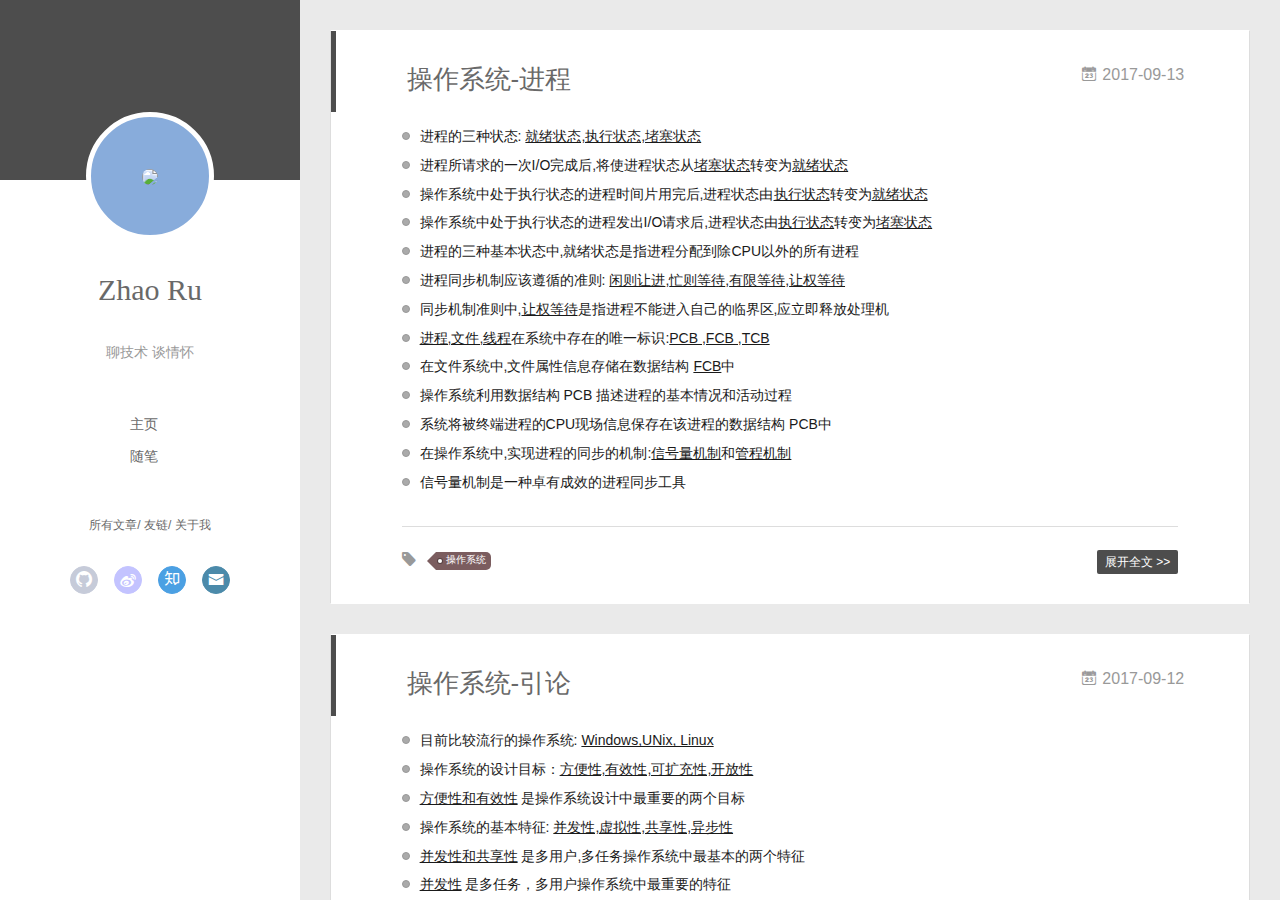
==== commit 10c1395d: "Site updated: 2017-09-14 12:47:28" ====
--- a/index.html
+++ b/index.html
@@ -159,6 +159,94 @@
           <div id="js-content" class="content-ll">
             
   
+    <article id="post-操作系统-进程" class="article article-type-post  article-index" itemscope itemprop="blogPost">
+  <div class="article-inner">
+    
+      <header class="article-header">
+        
+  
+    <h1 itemprop="name">
+      <a class="article-title" href="/2017/09/13/操作系统-进程/">操作系统-进程</a>
+    </h1>
+  
+
+        
+        <a href="/2017/09/13/操作系统-进程/" class="archive-article-date">
+  	<time datetime="2017-09-13T13:43:11.000Z" itemprop="datePublished"><i class="icon-calendar icon"></i>2017-09-13</time>
+</a>
+        
+      </header>
+    
+    <div class="article-entry" itemprop="articleBody">
+      
+        <ul>
+<li>进程的三种状态: <u>就绪状态,执行状态,堵塞状态</u></li>
+<li>进程所请求的一次I/O完成后,将使进程状态从<u>堵塞状态</u>转变为<u>就绪状态</u></li>
+<li>操作系统中处于执行状态的进程时间片用完后,进程状态由<u>执行状态</u>转变为<u>就绪状态</u></li>
+<li>操作系统中处于执行状态的进程发出I/O请求后,进程状态由<u>执行状态</u>转变为<u>堵塞状态</u></li>
+<li>进程的三种基本状态中,就绪状态是指进程分配到除CPU以外的所有进程</li>
+<li>进程同步机制应该遵循的准则: <u>闲则让进</u>,<u>忙则等待</u>,<u>有限等待</u>,<u>让权等待</u></li>
+<li>同步机制准则中,<u>让权等待</u>是指进程不能进入自己的临界区,应立即释放处理机</li>
+<li><u>进程,文件,线程</u>在系统中存在的唯一标识:<u>PCB ,FCB ,TCB</u></li>
+<li>在文件系统中,文件属性信息存储在数据结构 <u>FCB</u>中</li>
+<li>操作系统利用数据结构 PCB 描述进程的基本情况和活动过程</li>
+<li>系统将被终端进程的CPU现场信息保存在该进程的数据结构 PCB中</li>
+<li>在操作系统中,实现进程的同步的机制:<u>信号量机制</u>和<u>管程机制</u></li>
+<li>信号量机制是一种卓有成效的进程同步工具</li>
+</ul>
+
+      
+
+      
+    </div>
+    <div class="article-info article-info-index">
+      
+      
+	<div class="article-tag tagcloud">
+		<i class="icon-price-tags icon"></i>
+		<ul class="article-tag-list">
+			 
+        		<li class="article-tag-list-item">
+        			<a href="javascript:void(0)" class="js-tag article-tag-list-link color5">操作系统</a>
+        		</li>
+      		
+		</ul>
+	</div>
+
+      
+
+      
+        <p class="article-more-link">
+          <a class="article-more-a" href="/2017/09/13/操作系统-进程/">展开全文 >></a>
+        </p>
+      
+
+      
+      <div class="clearfix"></div>
+    </div>
+  </div>
+</article>
+
+<aside class="wrap-side-operation">
+    <div class="mod-side-operation">
+        
+        <div class="jump-container" id="js-jump-container" style="display:none;">
+            <a href="javascript:void(0)" class="mod-side-operation__jump-to-top">
+                <i class="icon-font icon-back"></i>
+            </a>
+            <div id="js-jump-plan-container" class="jump-plan-container" style="top: -11px;">
+                <i class="icon-font icon-plane jump-plane"></i>
+            </div>
+        </div>
+        
+        
+    </div>
+</aside>
+
+
+
+
+  
     <article id="post-操作系统-引论" class="article article-type-post  article-index" itemscope itemprop="blogPost">
   <div class="article-inner">
     
@@ -297,77 +385,6 @@
       
         <p class="article-more-link">
           <a class="article-more-a" href="/2017/09/11/My-first-Post/">展开全文 >></a>
-        </p>
-      
-
-      
-      <div class="clearfix"></div>
-    </div>
-  </div>
-</article>
-
-<aside class="wrap-side-operation">
-    <div class="mod-side-operation">
-        
-        <div class="jump-container" id="js-jump-container" style="display:none;">
-            <a href="javascript:void(0)" class="mod-side-operation__jump-to-top">
-                <i class="icon-font icon-back"></i>
-            </a>
-            <div id="js-jump-plan-container" class="jump-plan-container" style="top: -11px;">
-                <i class="icon-font icon-plane jump-plane"></i>
-            </div>
-        </div>
-        
-        
-    </div>
-</aside>
-
-
-
-
-  
-    <article id="post-hello-world" class="article article-type-post  article-index" itemscope itemprop="blogPost">
-  <div class="article-inner">
-    
-      <header class="article-header">
-        
-  
-    <h1 itemprop="name">
-      <a class="article-title" href="/2017/09/11/hello-world/">Hello World</a>
-    </h1>
-  
-
-        
-        <a href="/2017/09/11/hello-world/" class="archive-article-date">
-  	<time datetime="2017-09-11T09:43:21.618Z" itemprop="datePublished"><i class="icon-calendar icon"></i>2017-09-11</time>
-</a>
-        
-      </header>
-    
-    <div class="article-entry" itemprop="articleBody">
-      
-        <p>Welcome to <a href="https://hexo.io/" target="_blank" rel="external">Hexo</a>! This is your very first post. Check <a href="https://hexo.io/docs/" target="_blank" rel="external">documentation</a> for more info. If you get any problems when using Hexo, you can find the answer in <a href="https://hexo.io/docs/troubleshooting.html" target="_blank" rel="external">troubleshooting</a> or you can ask me on <a href="https://github.com/hexojs/hexo/issues" target="_blank" rel="external">GitHub</a>.</p>
-<h2 id="Quick-Start"><a href="#Quick-Start" class="headerlink" title="Quick Start"></a>Quick Start</h2><h3 id="Create-a-new-post"><a href="#Create-a-new-post" class="headerlink" title="Create a new post"></a>Create a new post</h3><figure class="highlight bash"><table><tr><td class="gutter"><pre><div class="line">1</div></pre></td><td class="code"><pre><div class="line">$ hexo new <span class="string">"My New Post"</span></div></pre></td></tr></table></figure>
-<p>More info: <a href="https://hexo.io/docs/writing.html" target="_blank" rel="external">Writing</a></p>
-<h3 id="Run-server"><a href="#Run-server" class="headerlink" title="Run server"></a>Run server</h3><figure class="highlight bash"><table><tr><td class="gutter"><pre><div class="line">1</div></pre></td><td class="code"><pre><div class="line">$ hexo server</div></pre></td></tr></table></figure>
-<p>More info: <a href="https://hexo.io/docs/server.html" target="_blank" rel="external">Server</a></p>
-<h3 id="Generate-static-files"><a href="#Generate-static-files" class="headerlink" title="Generate static files"></a>Generate static files</h3><figure class="highlight bash"><table><tr><td class="gutter"><pre><div class="line">1</div></pre></td><td class="code"><pre><div class="line">$ hexo generate</div></pre></td></tr></table></figure>
-<p>More info: <a href="https://hexo.io/docs/generating.html" target="_blank" rel="external">Generating</a></p>
-<h3 id="Deploy-to-remote-sites"><a href="#Deploy-to-remote-sites" class="headerlink" title="Deploy to remote sites"></a>Deploy to remote sites</h3><figure class="highlight bash"><table><tr><td class="gutter"><pre><div class="line">1</div></pre></td><td class="code"><pre><div class="line">$ hexo deploy</div></pre></td></tr></table></figure>
-<p>More info: <a href="https://hexo.io/docs/deployment.html" target="_blank" rel="external">Deployment</a></p>
-
-      
-
-      
-    </div>
-    <div class="article-info article-info-index">
-      
-      
-      
-
-      
-        <p class="article-more-link">
-          <a class="article-more-a" href="/2017/09/11/hello-world/">展开全文 >></a>
         </p>
       
 
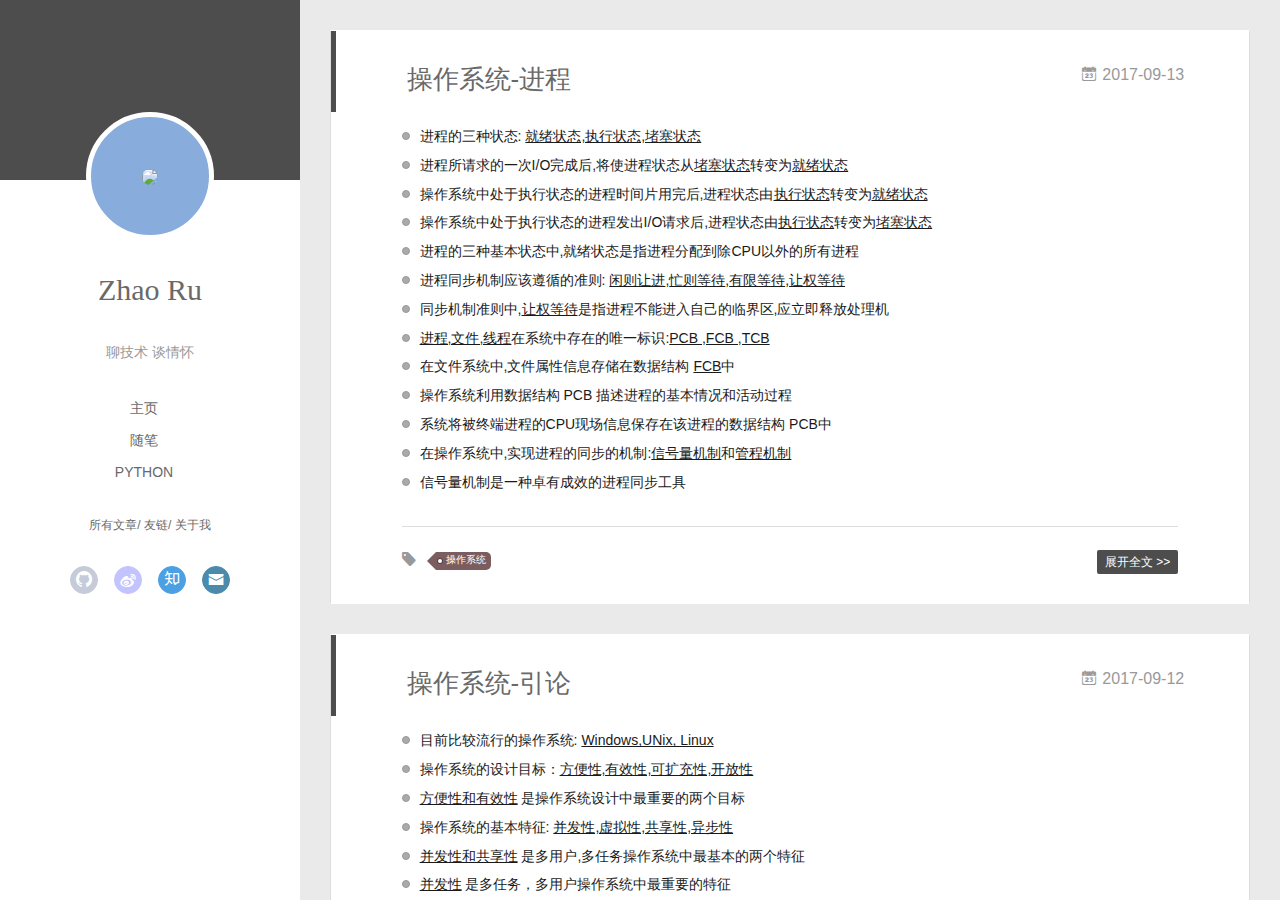
==== commit 3343084b: "Site updated: 2017-09-17 20:27:47" ====
--- a/index.html
+++ b/index.html
@@ -61,6 +61,8 @@
 				<li><a href="/">主页</a></li>
 	        
 				<li><a href="/tags/随笔/">随笔</a></li>
+	        
+				<li><a href="/tags/python">Python</a></li>
 	        
 			</ul>
 		</nav>
@@ -120,6 +122,8 @@
 			
 				
 			
+				
+			
 			
 			
 			<nav class="header-nav">
@@ -137,12 +141,14 @@
 			</nav>
 
 			<nav class="header-menu js-header-menu">
-				<ul style="width: 50%">
+				<ul style="width: 70%">
 				
 				
-					<li style="width: 50%"><a href="/">主页</a></li>
+					<li style="width: 33.333333333333336%"><a href="/">主页</a></li>
 		        
-					<li style="width: 50%"><a href="/tags/随笔/">随笔</a></li>
+					<li style="width: 33.333333333333336%"><a href="/tags/随笔/">随笔</a></li>
+		        
+					<li style="width: 33.333333333333336%"><a href="/tags/python">Python</a></li>
 		        
 				</ul>
 			</nav>
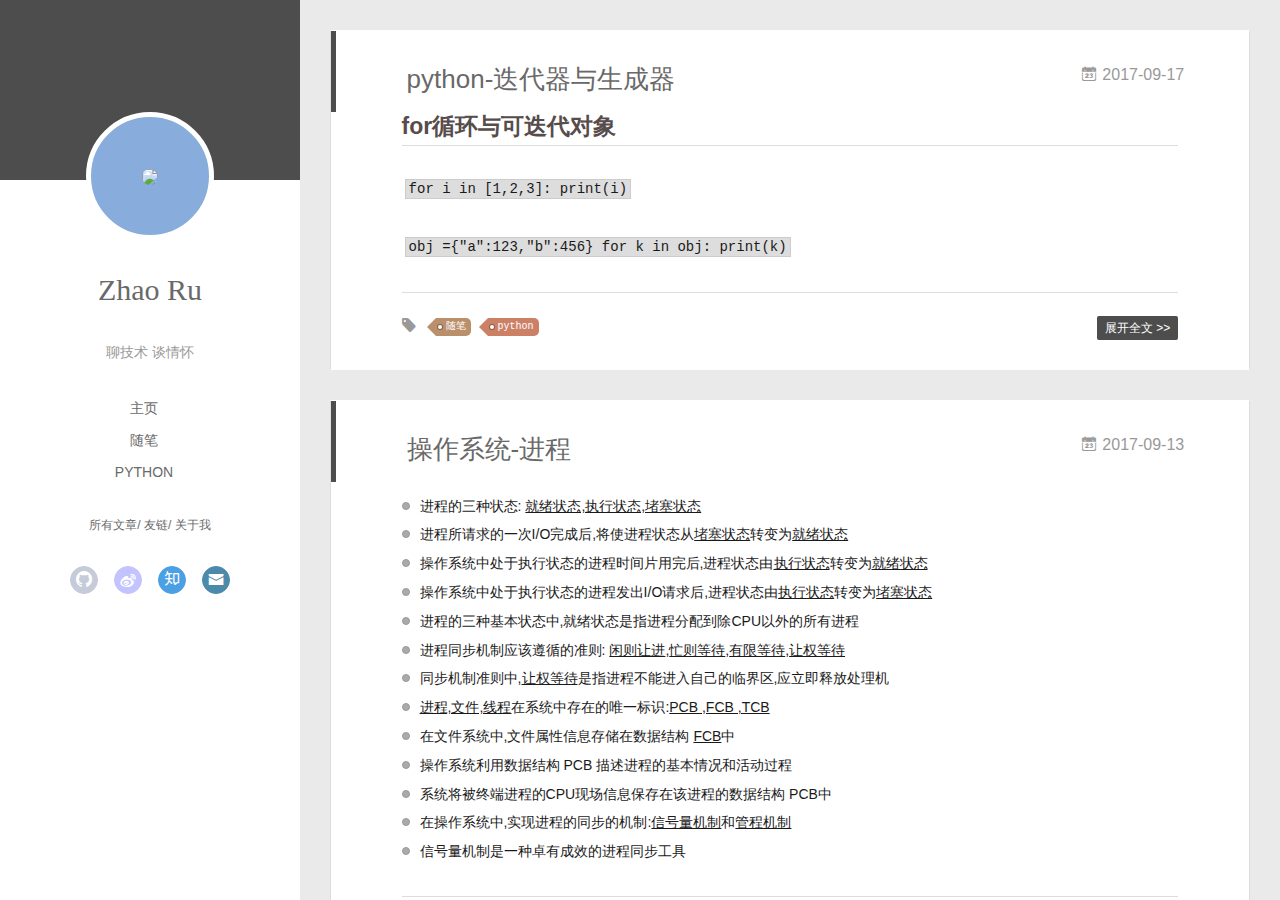
==== commit 7ff2deba: "Site updated: 2017-09-17 20:47:29" ====
--- a/index.html
+++ b/index.html
@@ -62,7 +62,7 @@
 	        
 				<li><a href="/tags/随笔/">随笔</a></li>
 	        
-				<li><a href="/tags/python">Python</a></li>
+				<li><a href="/tags/python">python</a></li>
 	        
 			</ul>
 		</nav>
@@ -148,7 +148,7 @@
 		        
 					<li style="width: 33.333333333333336%"><a href="/tags/随笔/">随笔</a></li>
 		        
-					<li style="width: 33.333333333333336%"><a href="/tags/python">Python</a></li>
+					<li style="width: 33.333333333333336%"><a href="/tags/python">python</a></li>
 		        
 				</ul>
 			</nav>
@@ -164,6 +164,88 @@
           </div>
           <div id="js-content" class="content-ll">
             
+  
+    <article id="post-python-迭代器与生成器" class="article article-type-post  article-index" itemscope itemprop="blogPost">
+  <div class="article-inner">
+    
+      <header class="article-header">
+        
+  
+    <h1 itemprop="name">
+      <a class="article-title" href="/2017/09/17/python-迭代器与生成器/">python-迭代器与生成器</a>
+    </h1>
+  
+
+        
+        <a href="/2017/09/17/python-迭代器与生成器/" class="archive-article-date">
+  	<time datetime="2017-09-17T12:36:16.000Z" itemprop="datePublished"><i class="icon-calendar icon"></i>2017-09-17</time>
+</a>
+        
+      </header>
+    
+    <div class="article-entry" itemprop="articleBody">
+      
+        <h2 id="for循环与可迭代对象"><a href="#for循环与可迭代对象" class="headerlink" title="for循环与可迭代对象"></a>for循环与可迭代对象</h2><p><code>for i in [1,2,3]:
+     print(i)</code></p>
+<p><code>obj ={&quot;a&quot;:123,&quot;b&quot;:456}
+for k in obj:
+     print(k)</code></p>
+
+      
+
+      
+    </div>
+    <div class="article-info article-info-index">
+      
+      
+	<div class="article-tag tagcloud">
+		<i class="icon-price-tags icon"></i>
+		<ul class="article-tag-list">
+			 
+        		<li class="article-tag-list-item">
+        			<a href="javascript:void(0)" class="js-tag article-tag-list-link color3">随笔</a>
+        		</li>
+      		 
+        		<li class="article-tag-list-item">
+        			<a href="javascript:void(0)" class="js-tag article-tag-list-link color2">python</a>
+        		</li>
+      		
+		</ul>
+	</div>
+
+      
+
+      
+        <p class="article-more-link">
+          <a class="article-more-a" href="/2017/09/17/python-迭代器与生成器/">展开全文 >></a>
+        </p>
+      
+
+      
+      <div class="clearfix"></div>
+    </div>
+  </div>
+</article>
+
+<aside class="wrap-side-operation">
+    <div class="mod-side-operation">
+        
+        <div class="jump-container" id="js-jump-container" style="display:none;">
+            <a href="javascript:void(0)" class="mod-side-operation__jump-to-top">
+                <i class="icon-font icon-back"></i>
+            </a>
+            <div id="js-jump-plan-container" class="jump-plan-container" style="top: -11px;">
+                <i class="icon-font icon-plane jump-plane"></i>
+            </div>
+        </div>
+        
+        
+    </div>
+</aside>
+
+
+
+
   
     <article id="post-操作系统-进程" class="article article-type-post  article-index" itemscope itemprop="blogPost">
   <div class="article-inner">
@@ -519,6 +601,10 @@
              
               <li class="article-tag-list-item">
                 <a href="javascript:void(0)" class="js-tag color3">随笔</a>
+              </li>
+             
+              <li class="article-tag-list-item">
+                <a href="javascript:void(0)" class="js-tag color2">python</a>
               </li>
              
               <li class="article-tag-list-item">
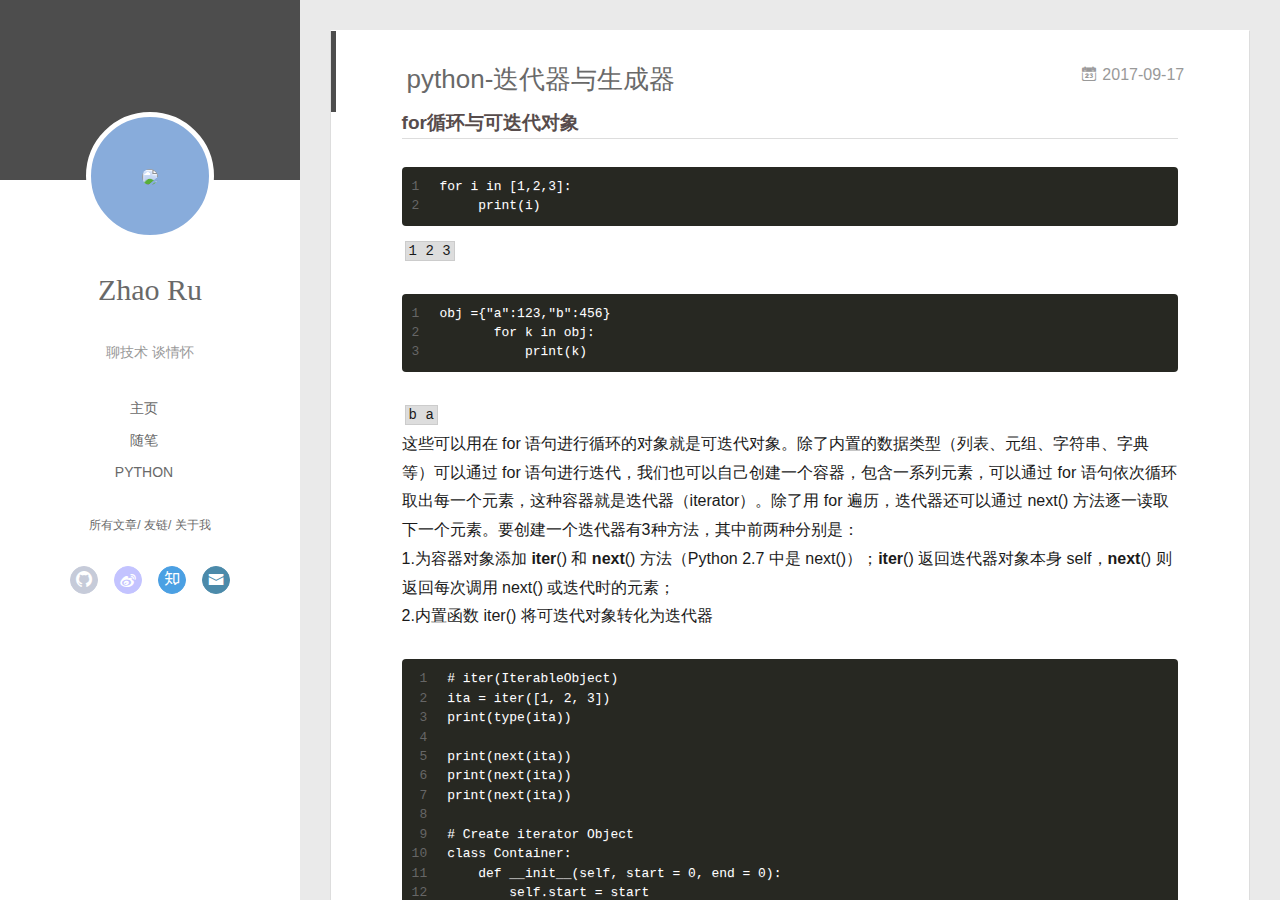
==== commit 0e7ad542: "Site updated: 2017-09-17 21:13:13" ====
--- a/index.html
+++ b/index.html
@@ -185,11 +185,9 @@
     
     <div class="article-entry" itemprop="articleBody">
       
-        <h2 id="for循环与可迭代对象"><a href="#for循环与可迭代对象" class="headerlink" title="for循环与可迭代对象"></a>for循环与可迭代对象</h2><p><code>for i in [1,2,3]:
-     print(i)</code></p>
-<p><code>obj ={&quot;a&quot;:123,&quot;b&quot;:456}
-for k in obj:
-     print(k)</code></p>
+        <h3 id="for循环与可迭代对象"><a href="#for循环与可迭代对象" class="headerlink" title="for循环与可迭代对象"></a>for循环与可迭代对象</h3><figure class="highlight plain"><table><tr><td class="gutter"><pre><div class="line">1</div><div class="line">2</div></pre></td><td class="code"><pre><div class="line">for i in [1,2,3]:</div><div class="line">     print(i)</div></pre></td></tr></table></figure>
+<p><code>1 2 3</code><br><figure class="highlight plain"><table><tr><td class="gutter"><pre><div class="line">1</div><div class="line">2</div><div class="line">3</div></pre></td><td class="code"><pre><div class="line">obj =&#123;&quot;a&quot;:123,&quot;b&quot;:456&#125;</div><div class="line">       for k in obj:</div><div class="line">           print(k)</div></pre></td></tr></table></figure></p>
+<p><code>b a</code><br>   这些可以用在 for 语句进行循环的对象就是可迭代对象。除了内置的数据类型（列表、元组、字符串、字典等）可以通过 for 语句进行迭代，我们也可以自己创建一个容器，包含一系列元素，可以通过 for 语句依次循环取出每一个元素，这种容器就是迭代器（iterator）。除了用 for 遍历，迭代器还可以通过 next() 方法逐一读取下一个元素。要创建一个迭代器有3种方法，其中前两种分别是：<br>  1.为容器对象添加 <strong>iter</strong>() 和 <strong>next</strong>() 方法（Python 2.7 中是 next()）；<strong>iter</strong>() 返回迭代器对象本身 self，<strong>next</strong>() 则返回每次调用 next() 或迭代时的元素；<br>  2.内置函数 iter() 将可迭代对象转化为迭代器<br><figure class="highlight plain"><table><tr><td class="gutter"><pre><div class="line">1</div><div class="line">2</div><div class="line">3</div><div class="line">4</div><div class="line">5</div><div class="line">6</div><div class="line">7</div><div class="line">8</div><div class="line">9</div><div class="line">10</div><div class="line">11</div><div class="line">12</div><div class="line">13</div><div class="line">14</div><div class="line">15</div><div class="line">16</div><div class="line">17</div><div class="line">18</div><div class="line">19</div><div class="line">20</div><div class="line">21</div><div class="line">22</div><div class="line">23</div><div class="line">24</div><div class="line">25</div><div class="line">26</div><div class="line">27</div></pre></td><td class="code"><pre><div class="line"># iter(IterableObject)</div><div class="line">ita = iter([1, 2, 3])</div><div class="line">print(type(ita))</div><div class="line"> </div><div class="line">print(next(ita))</div><div class="line">print(next(ita))</div><div class="line">print(next(ita))</div><div class="line"> </div><div class="line"># Create iterator Object</div><div class="line">class Container:</div><div class="line">    def __init__(self, start = 0, end = 0):</div><div class="line">        self.start = start</div><div class="line">        self.end = end</div><div class="line">    def __iter__(self):</div><div class="line">        print(&quot;[LOG] I made this iterator!&quot;)</div><div class="line">        return self</div><div class="line">    def __next__(self):</div><div class="line">        print(&quot;[LOG] Calling __next__ method!&quot;)</div><div class="line">        if self.start &lt; self.end:</div><div class="line">            i = self.start</div><div class="line">            self.start += 1</div><div class="line">            return i</div><div class="line">        else:</div><div class="line">            raise StopIteration()</div><div class="line">c = Container(0, 5)</div><div class="line">for i in c:</div><div class="line">    print(i)</div></pre></td></tr></table></figure></p>
 
       
 
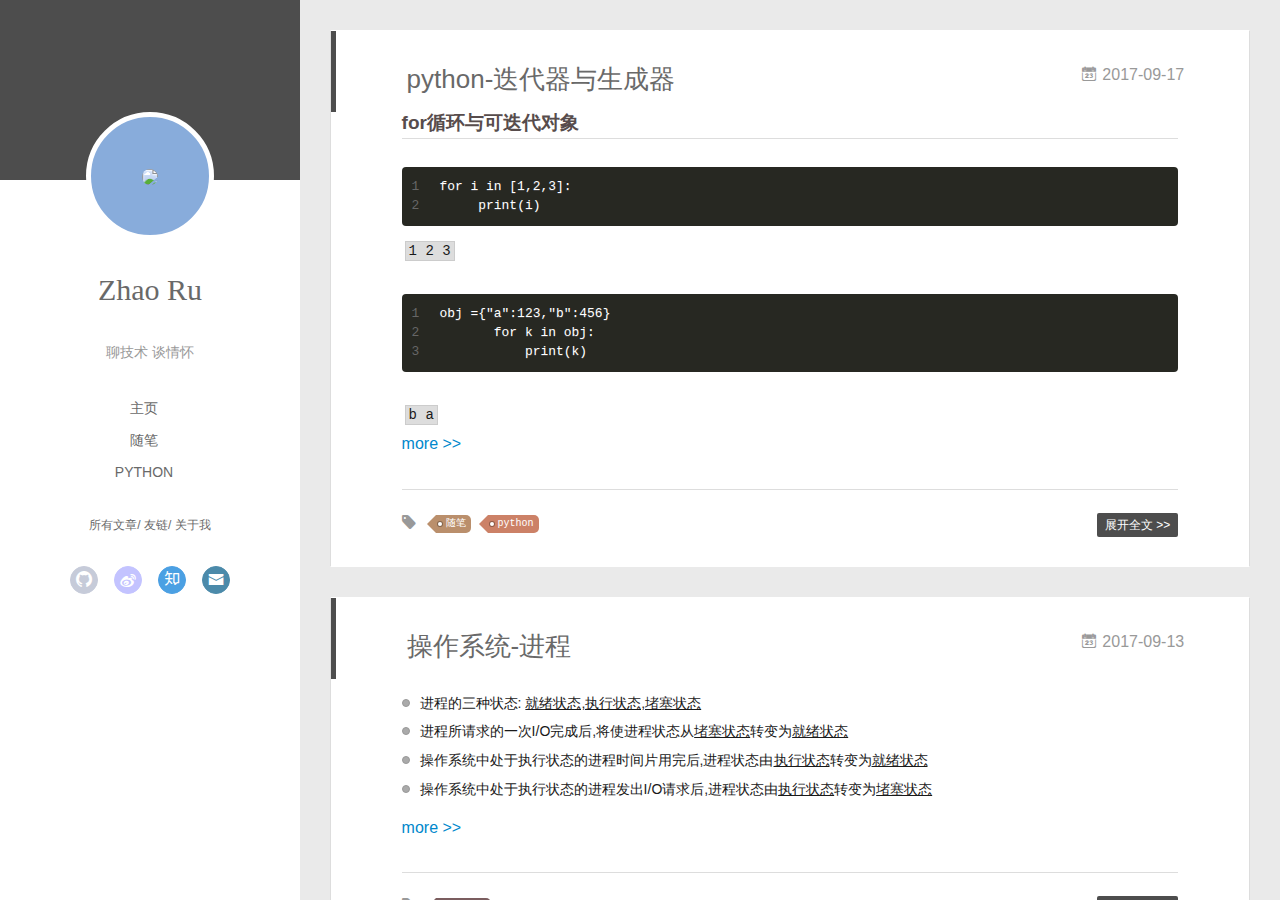
==== commit 6e400469: "Site updated: 2017-09-17 21:41:35" ====
--- a/index.html
+++ b/index.html
@@ -187,8 +187,10 @@
       
         <h3 id="for循环与可迭代对象"><a href="#for循环与可迭代对象" class="headerlink" title="for循环与可迭代对象"></a>for循环与可迭代对象</h3><figure class="highlight plain"><table><tr><td class="gutter"><pre><div class="line">1</div><div class="line">2</div></pre></td><td class="code"><pre><div class="line">for i in [1,2,3]:</div><div class="line">     print(i)</div></pre></td></tr></table></figure>
 <p><code>1 2 3</code><br><figure class="highlight plain"><table><tr><td class="gutter"><pre><div class="line">1</div><div class="line">2</div><div class="line">3</div></pre></td><td class="code"><pre><div class="line">obj =&#123;&quot;a&quot;:123,&quot;b&quot;:456&#125;</div><div class="line">       for k in obj:</div><div class="line">           print(k)</div></pre></td></tr></table></figure></p>
-<p><code>b a</code><br>   这些可以用在 for 语句进行循环的对象就是可迭代对象。除了内置的数据类型（列表、元组、字符串、字典等）可以通过 for 语句进行迭代，我们也可以自己创建一个容器，包含一系列元素，可以通过 for 语句依次循环取出每一个元素，这种容器就是迭代器（iterator）。除了用 for 遍历，迭代器还可以通过 next() 方法逐一读取下一个元素。要创建一个迭代器有3种方法，其中前两种分别是：<br>  1.为容器对象添加 <strong>iter</strong>() 和 <strong>next</strong>() 方法（Python 2.7 中是 next()）；<strong>iter</strong>() 返回迭代器对象本身 self，<strong>next</strong>() 则返回每次调用 next() 或迭代时的元素；<br>  2.内置函数 iter() 将可迭代对象转化为迭代器<br><figure class="highlight plain"><table><tr><td class="gutter"><pre><div class="line">1</div><div class="line">2</div><div class="line">3</div><div class="line">4</div><div class="line">5</div><div class="line">6</div><div class="line">7</div><div class="line">8</div><div class="line">9</div><div class="line">10</div><div class="line">11</div><div class="line">12</div><div class="line">13</div><div class="line">14</div><div class="line">15</div><div class="line">16</div><div class="line">17</div><div class="line">18</div><div class="line">19</div><div class="line">20</div><div class="line">21</div><div class="line">22</div><div class="line">23</div><div class="line">24</div><div class="line">25</div><div class="line">26</div><div class="line">27</div></pre></td><td class="code"><pre><div class="line"># iter(IterableObject)</div><div class="line">ita = iter([1, 2, 3])</div><div class="line">print(type(ita))</div><div class="line"> </div><div class="line">print(next(ita))</div><div class="line">print(next(ita))</div><div class="line">print(next(ita))</div><div class="line"> </div><div class="line"># Create iterator Object</div><div class="line">class Container:</div><div class="line">    def __init__(self, start = 0, end = 0):</div><div class="line">        self.start = start</div><div class="line">        self.end = end</div><div class="line">    def __iter__(self):</div><div class="line">        print(&quot;[LOG] I made this iterator!&quot;)</div><div class="line">        return self</div><div class="line">    def __next__(self):</div><div class="line">        print(&quot;[LOG] Calling __next__ method!&quot;)</div><div class="line">        if self.start &lt; self.end:</div><div class="line">            i = self.start</div><div class="line">            self.start += 1</div><div class="line">            return i</div><div class="line">        else:</div><div class="line">            raise StopIteration()</div><div class="line">c = Container(0, 5)</div><div class="line">for i in c:</div><div class="line">    print(i)</div></pre></td></tr></table></figure></p>
-
+<p><code>b a</code><br>
+        
+          <a class="article-more-a" href="/2017/09/17/python-迭代器与生成器/#more">more >></a>
+        
       
 
       
@@ -270,17 +272,10 @@
 <li>进程所请求的一次I/O完成后,将使进程状态从<u>堵塞状态</u>转变为<u>就绪状态</u></li>
 <li>操作系统中处于执行状态的进程时间片用完后,进程状态由<u>执行状态</u>转变为<u>就绪状态</u></li>
 <li>操作系统中处于执行状态的进程发出I/O请求后,进程状态由<u>执行状态</u>转变为<u>堵塞状态</u></li>
-<li>进程的三种基本状态中,就绪状态是指进程分配到除CPU以外的所有进程</li>
-<li>进程同步机制应该遵循的准则: <u>闲则让进</u>,<u>忙则等待</u>,<u>有限等待</u>,<u>让权等待</u></li>
-<li>同步机制准则中,<u>让权等待</u>是指进程不能进入自己的临界区,应立即释放处理机</li>
-<li><u>进程,文件,线程</u>在系统中存在的唯一标识:<u>PCB ,FCB ,TCB</u></li>
-<li>在文件系统中,文件属性信息存储在数据结构 <u>FCB</u>中</li>
-<li>操作系统利用数据结构 PCB 描述进程的基本情况和活动过程</li>
-<li>系统将被终端进程的CPU现场信息保存在该进程的数据结构 PCB中</li>
-<li>在操作系统中,实现进程的同步的机制:<u>信号量机制</u>和<u>管程机制</u></li>
-<li>信号量机制是一种卓有成效的进程同步工具</li>
 </ul>
-
+        
+          <a class="article-more-a" href="/2017/09/13/操作系统-进程/#more">more >></a>
+        
       
 
       
@@ -360,16 +355,10 @@
 <li>操作系统的基本特征: <u>并发性,虚拟性,共享性,异步性 </u></li>
 <li><u>并发性和共享性</u> 是多用户,多任务操作系统中最基本的两个特征</li>
 <li><u>并发性</u> 是多任务，多用户操作系统中最重要的特征</li>
-<li>在OS的基本特征中,<u>异步性</u> 是指进程以不可预知的速度向前推进的</li>
-<li>操作系统的基本类型: <u>批处理系统,分时系统,实时系统</u></li>
-<li>在操作系统的基本类型中, <u>可靠性</u> 是实时系统最重要的特征</li>
-<li>操作系统的主要功能: <u>处理机管理,存储器管理,设备管理,文件管理,接口管理</u></li>
-<li>操作系统的用户接口: <u>程序接口,图形用户接口,文件接口</u></li>
-<li>在操作系统接口中: <u>程序接口</u>亦成为<u>程序调用</u></li>
-<li>UNIX系统的本质特征(英文缩写): <u>OSI</u></li>
-<li>UNIX系统的内核结构可分为两大部分: <u>进程控制子系统,文件子系统</u></li>
 </ul>
-
+        
+          <a class="article-more-a" href="/2017/09/12/操作系统-引论/#more">more >></a>
+        
       
 
       
@@ -602,11 +591,11 @@
               </li>
              
               <li class="article-tag-list-item">
-                <a href="javascript:void(0)" class="js-tag color2">python</a>
+                <a href="javascript:void(0)" class="js-tag color5">操作系统</a>
               </li>
              
               <li class="article-tag-list-item">
-                <a href="javascript:void(0)" class="js-tag color5">操作系统</a>
+                <a href="javascript:void(0)" class="js-tag color2">python</a>
               </li>
             
             <div class="clearfix"></div>
